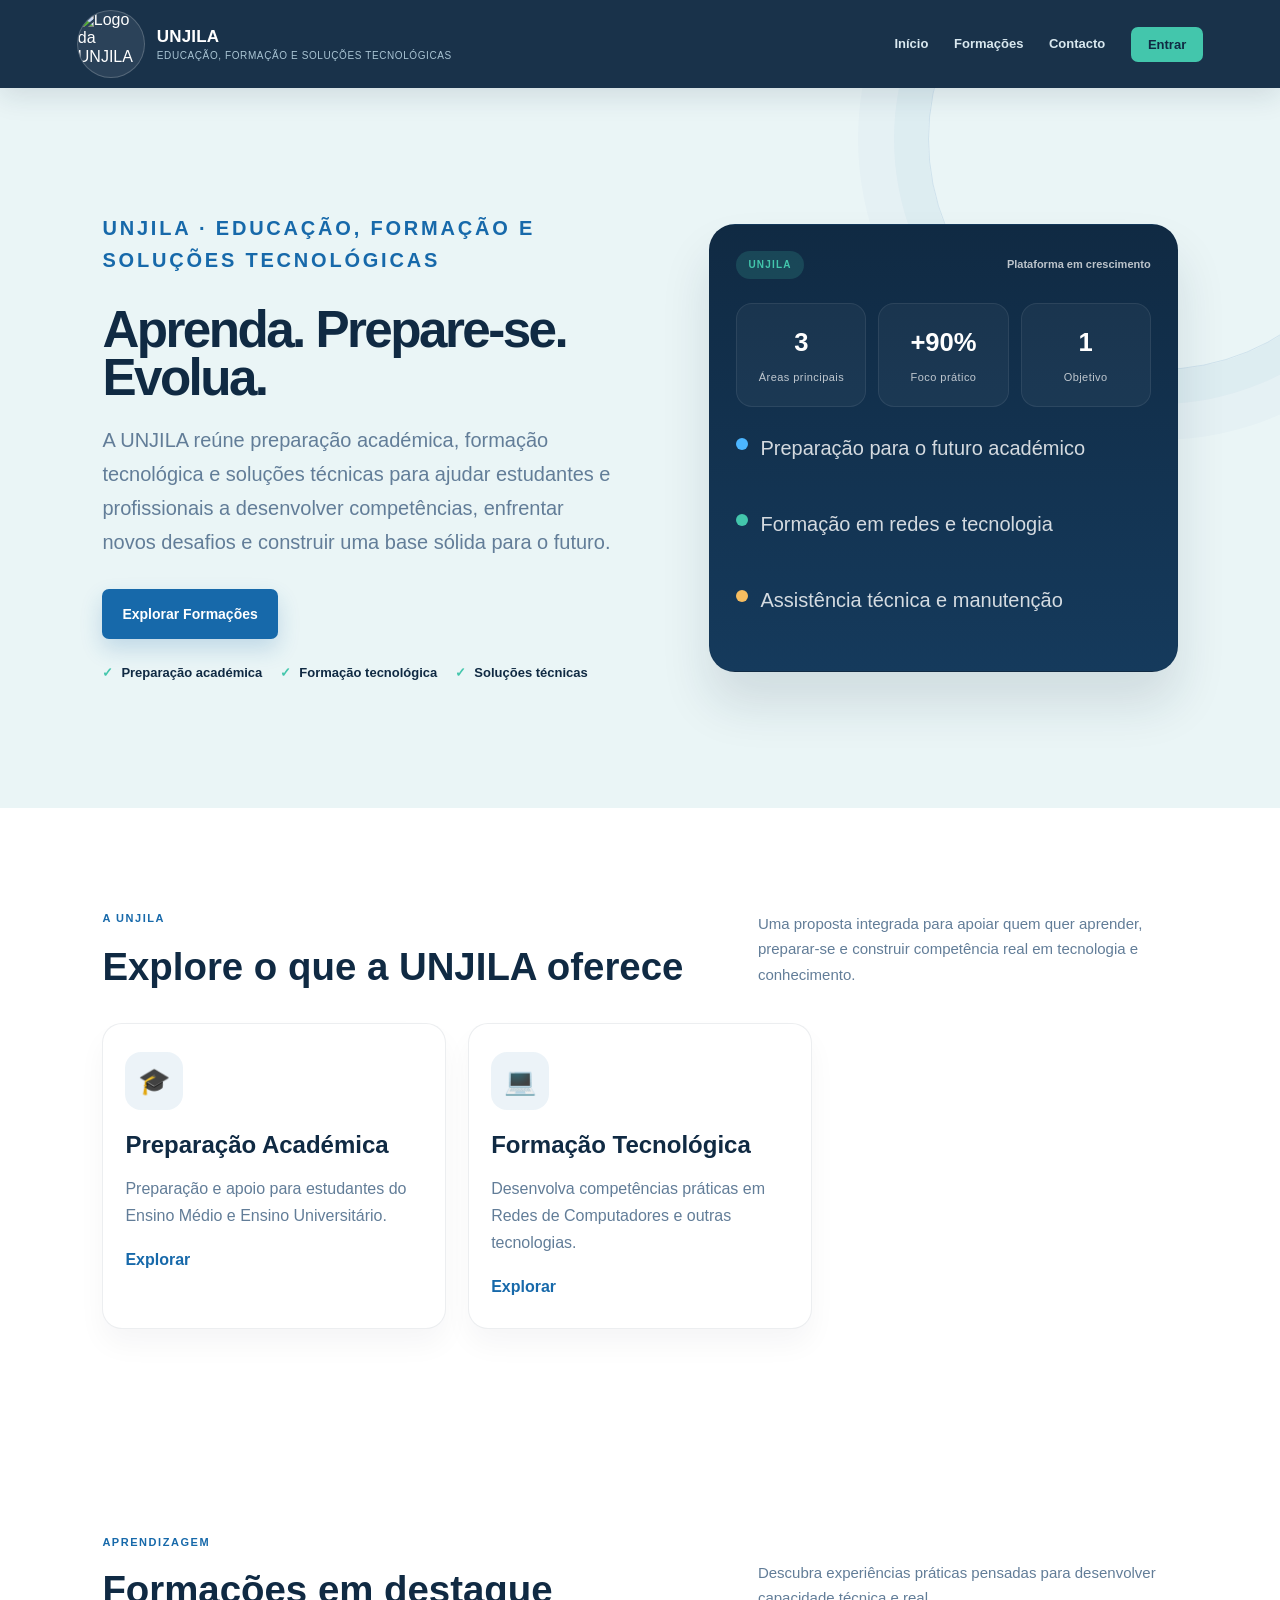
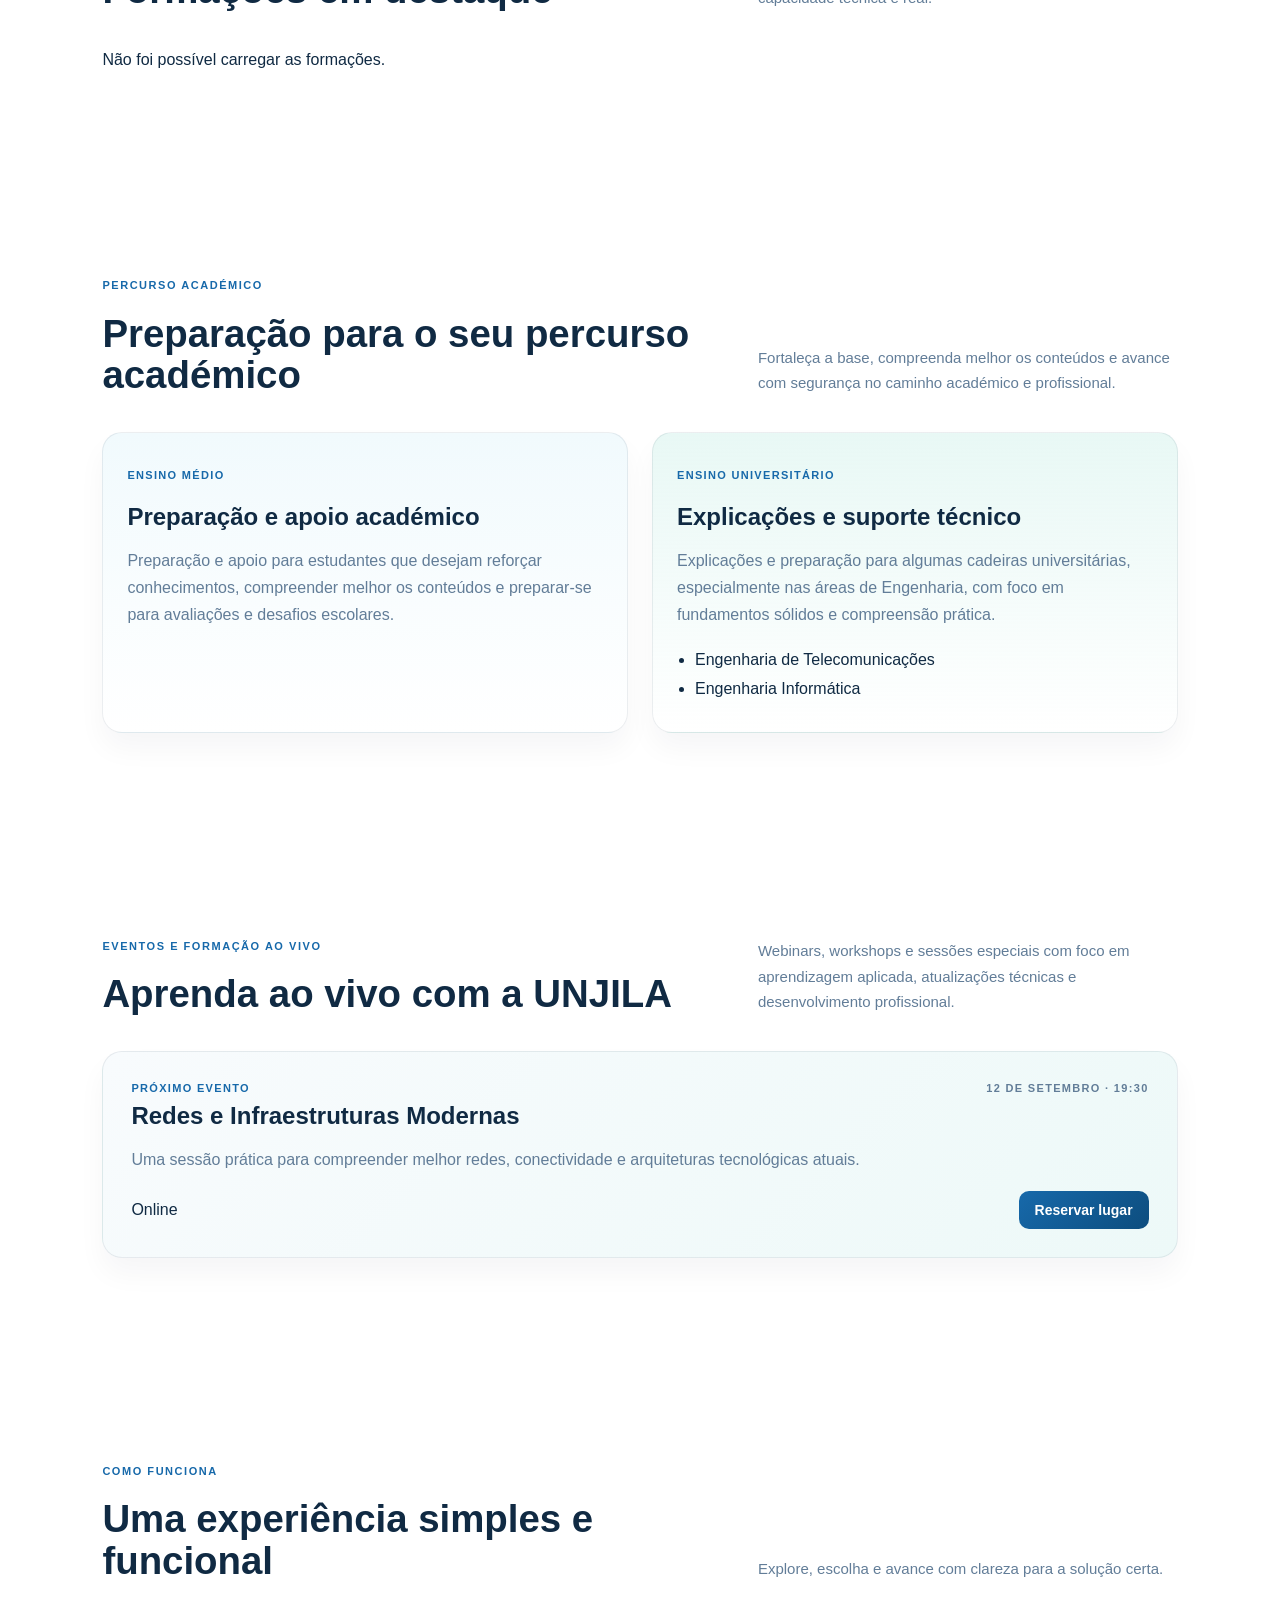
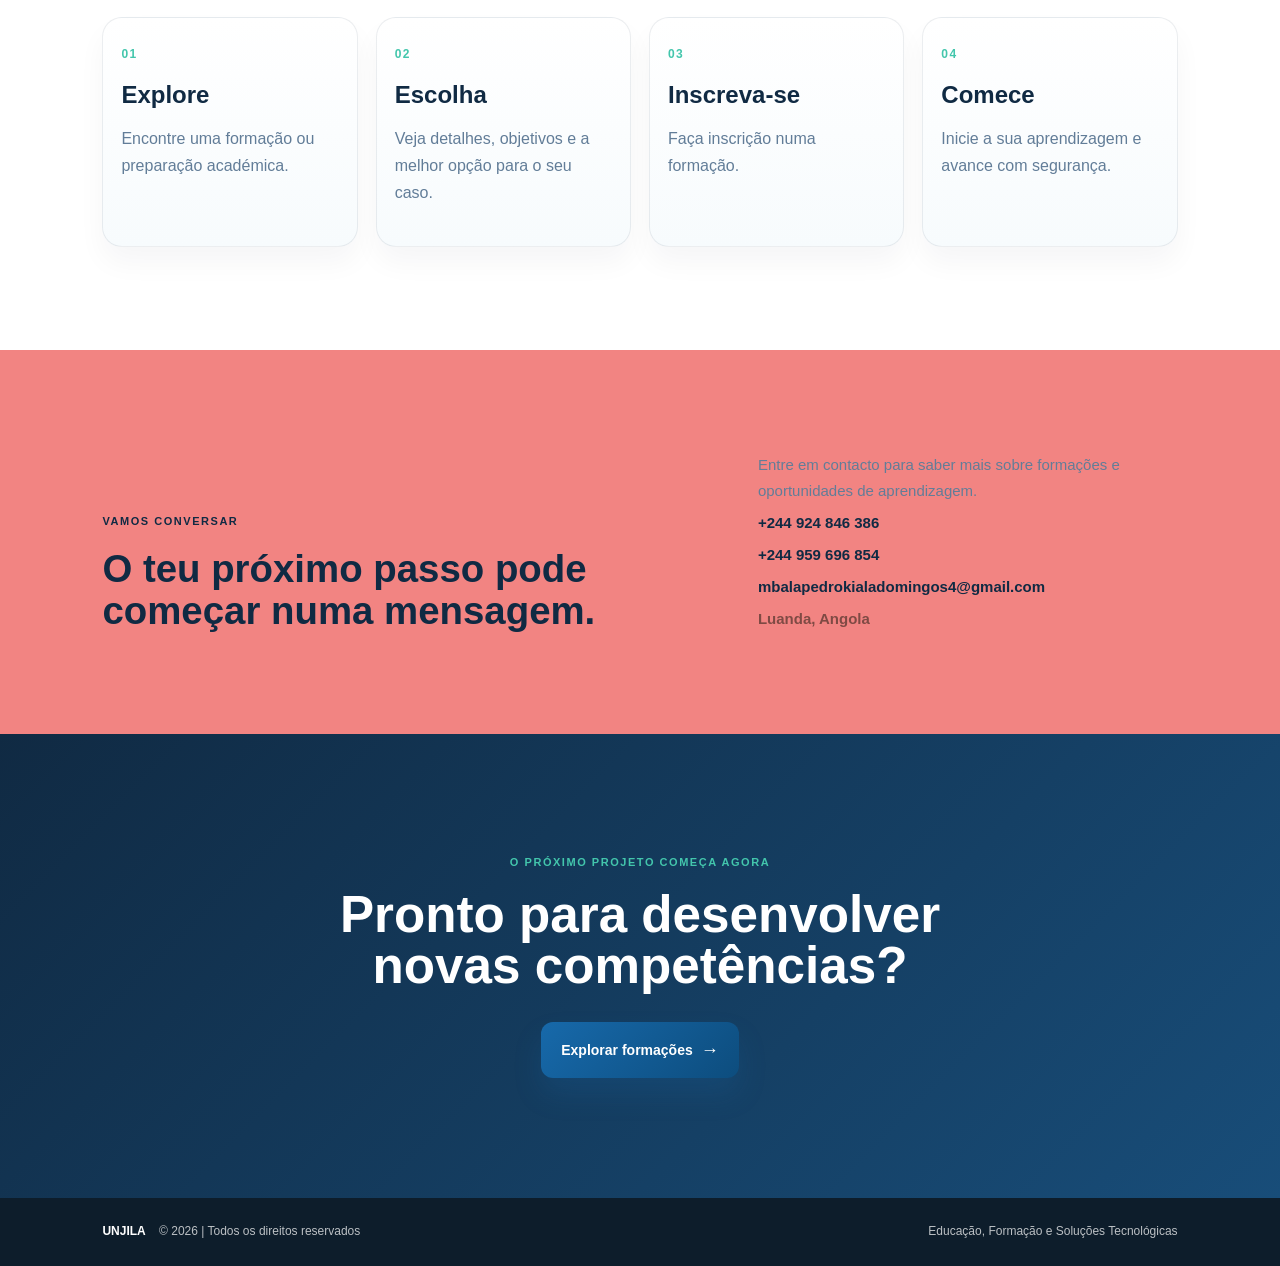
==== index.html @ 1ca4c8dd "Retirada de serviços na plataforma" ====
<!DOCTYPE html>
<html lang="pt-br">
<head>
    <meta charset="UTF-8">
    <meta name="viewport" content="width=device-width, initial-scale=1.0">
    <title>UNJILA</title>
    <link rel="stylesheet" href="css/style.css">
</head>
<body class="home-page">
    <header>
        <a class="brand" href="#inicio" aria-label="UNJILA - início">
            <img src="img/UANJI%20-%20Simbolo.png" alt="Logo da UNJILA" class="brand-logo">
            <span>
                <strong>UNJILA</strong>
                <small>Educação, Formação e Soluções Tecnológicas</small>
            </span>
        </a>
        <nav>
            <a href="#inicio">Início</a>
            <a href="#formacoes">Formações</a>
            <a href="#contacto">Contacto</a>
            <button id="btnLoginPrincipal" class="btn-login-principal" type="button">Entrar</button>
        </nav>
    </header>

    <main>
        <section id="inicio" class="hero-modern">
            <div class="hero-conteudo">
                <p class="hero-tag">UNJILA · Educação, Formação e Soluções Tecnológicas</p>
                <h1>Aprenda. Prepare-se. Evolua.</h1>
                <p class="hero-descricao">
                    A UNJILA reúne preparação académica, formação tecnológica e soluções técnicas para ajudar estudantes e profissionais a desenvolver competências, enfrentar novos desafios e construir uma base sólida para o futuro.
                </p>
                <div class="hero-acoes">
                    <a href="#formacoes" id="btnformacoes" class="btn-hero-primary">Explorar Formações</a>
                </div>
                <ul class="hero-points">
                    <li>Preparação académica</li>
                    <li>Formação tecnológica</li>
                    <li>Soluções técnicas</li>
                </ul>
            </div>

            <div class="hero-panel" aria-label="Visão geral da UNJILA">
                <div class="hero-panel-header">
                    <span class="panel-pill">UNJILA</span>
                    <span class="panel-status">Plataforma em crescimento</span>
                </div>

                <div class="hero-stat-grid">
                    <div class="hero-stat-card">
                        <strong>3</strong>
                        <span>Áreas principais</span>
                    </div>
                    <div class="hero-stat-card">
                        <strong>+90%</strong>
                        <span>Foco prático</span>
                    </div>
                    <div class="hero-stat-card">
                        <strong>1</strong>
                        <span>Objetivo</span>
                    </div>
                </div>

                <div class="hero-panel-list">
                    <div>
                        <span class="dot dot-blue"></span>
                        <p>Preparação para o futuro académico</p>
                    </div>
                    <div>
                        <span class="dot dot-cyan"></span>
                        <p>Formação em redes e tecnologia</p>
                    </div>
                    <div>
                        <span class="dot dot-gold"></span>
                        <p>Assistência técnica e manutenção</p>
                    </div>
                </div>
            </div>
        </section>

        <section class="offer-section">
            <div class="section-heading">
                <div>
                    <p class="section-kicker">A UNJILA</p>
                    <h2>Explore o que a UNJILA oferece</h2>
                </div>
                <p>Uma proposta integrada para apoiar quem quer aprender, preparar-se e construir competência real em tecnologia e conhecimento.</p>
            </div>

            <div class="offer-grid">
                <article class="offer-card">
                    <div class="offer-icon">🎓</div>
                    <h3>Preparação Académica</h3>
                    <p>Preparação e apoio para estudantes do Ensino Médio e Ensino Universitário.</p>
                    <a href="#preparacao">Explorar</a>
                </article>

                <article class="offer-card">
                    <div class="offer-icon">💻</div>
                    <h3>Formação Tecnológica</h3>
                    <p>Desenvolva competências práticas em Redes de Computadores e outras tecnologias.</p>
                    <a href="#formacoes">Explorar</a>
                </article>


            </div>
        </section>

        <section id="formacoes" class="highlight-section">
            <div class="section-heading">
                <div>
                    <p class="section-kicker">Aprendizagem</p>
                    <h2>Formações em destaque</h2>
                </div>
                <p>Descubra experiências práticas pensadas para desenvolver capacidade técnica e real.</p>
            </div>

            <div id="listaformacoes" class="learning-grid"></div>

            <div id="modalFormacao" class="modal">
                <div class="modal-conteudo">
                    <button id="fecharModal" class="fechar-modal">&times;</button>
                    <div id="conteudoModal"></div>
                </div>
            </div>
        </section>

        <section id="preparacao" class="academic-section">
            <div class="section-heading">
                <div>
                    <p class="section-kicker">Percurso académico</p>
                    <h2>Preparação para o seu percurso académico</h2>
                </div>
                <p>Fortaleça a base, compreenda melhor os conteúdos e avance com segurança no caminho académico e profissional.</p>
            </div>

            <div class="academic-grid">
                <article class="academic-card">
                    <span class="academic-label">Ensino Médio</span>
                    <h3>Preparação e apoio académico</h3>
                    <p>Preparação e apoio para estudantes que desejam reforçar conhecimentos, compreender melhor os conteúdos e preparar-se para avaliações e desafios escolares.</p>
                </article>

                <article class="academic-card academic-card-alt">
                    <span class="academic-label">Ensino Universitário</span>
                    <h3>Explicações e suporte técnico</h3>
                    <p>Explicações e preparação para algumas cadeiras universitárias, especialmente nas áreas de Engenharia, com foco em fundamentos sólidos e compreensão prática.</p>
                    <ul>
                        <li>Engenharia de Telecomunicações</li>
                        <li>Engenharia Informática</li>
                    </ul>
                </article>
            </div>
        </section>



        <section class="webinar-section">
            <div class="section-heading">
                <div>
                    <p class="section-kicker">Eventos e formação ao vivo</p>
                    <h2>Aprenda ao vivo com a UNJILA</h2>
                </div>
                <p>Webinars, workshops e sessões especiais com foco em aprendizagem aplicada, atualizações técnicas e desenvolvimento profissional.</p>
            </div>

            <div class="event-card">
                <div class="event-meta">
                    <span class="event-tag">Próximo evento</span>
                    <span class="event-date">12 de Setembro · 19:30</span>
                </div>
                <h3>Redes e Infraestruturas Modernas</h3>
                <p>Uma sessão prática para compreender melhor redes, conectividade e arquiteturas tecnológicas atuais.</p>
                <div class="event-footer">
                    <span>Online</span>
                    <button type="button">Reservar lugar</button>
                </div>
            </div>
        </section>

        <section class="process-section">
            <div class="section-heading">
                <div>
                    <p class="section-kicker">Como funciona</p>
                    <h2>Uma experiência simples e funcional</h2>
                </div>
                <p>Explore, escolha e avance com clareza para a solução certa.</p>
            </div>

            <div class="process-grid">
                <article>
                    <span>01</span>
                    <h3>Explore</h3>
                    <p>Encontre uma formação ou preparação académica.</p>
                </article>
                <article>
                    <span>02</span>
                    <h3>Escolha</h3>
                    <p>Veja detalhes, objetivos e a melhor opção para o seu caso.</p>
                </article>
                <article>
                    <span>03</span>
                    <h3>Inscreva-se</h3>
                    <p>Faça inscrição numa formação.</p>
                </article>
                <article>
                    <span>04</span>
                    <h3>Comece</h3>
                    <p>Inicie a sua aprendizagem e avance com segurança.</p>
                </article>
            </div>
        </section>

        <section id="contacto" class="contact-section">
            <div class="contact-inner">
                <div>
                    <p class="section-kicker">Vamos conversar</p>
                    <h2>O teu próximo passo pode começar numa mensagem.</h2>
                </div>
                <div class="contact-details">
                    <p>Entre em contacto para saber mais sobre formações e oportunidades de aprendizagem.</p>
                    <a href="tel:+244924846386">+244 924 846 386</a>
                    <a href="tel:+244959696854">+244 959 696 854</a>
                    <a href="mailto:mbalapedrokialadomingos4@gmail.com">mbalapedrokialadomingos4@gmail.com</a>
                    <span>Luanda, Angola</span>
                </div>
            </div>
        </section>

        <section class="final-cta">
            <p class="section-kicker">O próximo projeto começa agora</p>
            <h2>Pronto para desenvolver novas competências?</h2>
            <a class="btn-cta-final" href="#formacoes">Explorar formações <span aria-hidden="true">&#8594;</span></a>
        </section>
    </main>

    <footer>
        <p><strong>UNJILA</strong> <span>© 2026 | Todos os direitos reservados</span></p>
        <p>Educação, Formação e Soluções Tecnológicas</p>
    </footer>

    <script src="js/app.js"></script>
</body>
</html>
---- css/style.css ----
* {
    margin: 0;
    padding: 0;
    box-sizing: border-box;
}

html {
    scroll-behavior: smooth;
}

body {
    font-family: Arial, sans-serif;
    background: #f5f7fa;
    color: #1f2937;
    line-height: 1.6;
}

/* =========================
   CABEÇALHO
========================= */

header {
    background: #0f172a;
    color: white;
    padding: 20px 8%;

    display: flex;
    justify-content: space-between;
    align-items: center;

    position: sticky;
    top: 0;
    z-index: 1000;
}

header h1 {
    font-size: 26px;
}

nav {
    display: flex;
    gap: 25px;
}

nav a {
    color: white;
    text-decoration: none;
    font-weight: bold;
}

nav a:hover {
    color: #38bdf8;
}

.btn-login-principal {
    border: 1px solid #38bdf8;
    border-radius: 8px;
    padding: 8px 14px;
    background: transparent;
    color: white;
    font-weight: bold;
    cursor: pointer;
}

.btn-login-principal:hover {
    background: #38bdf8;
    color: #0f172a;
}

/* =========================
   SEÇÕES
========================= */

main section {
    padding: 80px 8%;
}

section h2 {
    text-align: center;
    margin-bottom: 40px;
    font-size: 32px;
}

/* =========================
   INÍCIO
========================= */

#inicio {
    min-height: 80vh;

    display: flex;
    flex-direction: column;
    justify-content: center;
    align-items: center;

    text-align: center;

    background: linear-gradient(
        135deg,
        #0f172a,
        #1e3a8a
    );

    color: white;
}

#inicio h2 {
    font-size: 48px;
    max-width: 800px;
    margin-bottom: 20px;
}

#inicio p {
    font-size: 20px;
    max-width: 650px;
    margin-bottom: 30px;
}

#btnformacoes {
    padding: 14px 30px;

    border: none;
    border-radius: 8px;

    background: #38bdf8;
    color: #0f172a;

    font-size: 16px;
    font-weight: bold;

    cursor: pointer;

    transition: 0.3s;
}

#btnformacoes:hover {
    transform: translateY(-3px);
}

/* =========================
   FORMAÇÕES
========================= */

#formacoes {
    background: white;
}

#listaformacoes {
    display: grid;

    grid-template-columns:
        repeat(auto-fit, minmax(260px, 1fr));

    gap: 25px;
}

/* =========================
   CARDS
========================= */

.card {
    background: white;

    padding: 25px;

    border-radius: 12px;

    box-shadow:
        0 5px 20px rgba(0, 0, 0, 0.08);

    transition: 0.3s;

    border: 1px solid #e5e7eb;
}

.card:hover {
    transform: translateY(-6px);

    box-shadow:
        0 12px 30px rgba(0, 0, 0, 0.12);
}

.card h3 {
    color: #1e3a8a;
    margin-bottom: 15px;
}

.card p {
    margin-bottom: 10px;
}

.card button {
    margin-top: 15px;

    padding: 10px 18px;

    border: none;
    border-radius: 6px;

    background: #1e3a8a;
    color: white;

    cursor: pointer;

    font-weight: bold;
}

.card button:hover {
    background: #2563eb;
}

/* =========================
   DETALHES
========================= */

#detalhesformacao,
#formularioinscricao {
    max-width: 700px;

    margin: 40px auto 0;

    padding: 30px;

    background: #f8fafc;

    border-radius: 12px;

    box-shadow:
        0 5px 20px rgba(0, 0, 0, 0.06);
}

/* =========================
   FORMULÁRIO
========================= */

#formularioinscricao form {
    display: flex;
    flex-direction: column;

    gap: 10px;
}

#formularioinscricao input,
#formularioinscricao select,
#formularioinscricao textarea {
    padding: 12px;

    border: 1px solid #cbd5e1;

    border-radius: 6px;

    font-size: 16px;
}

#formularioinscricao button {
    margin-top: 10px;

    padding: 12px;

    border: none;
    border-radius: 6px;

    background: #1e3a8a;
    color: white;

    font-weight: bold;

    cursor: pointer;
}

/* =========================
   AUTENTICAÇÃO NO MODAL
========================= */

.auth-modal {
    display: flex;
    flex-direction: column;
    gap: 18px;
}

.auth-texto {
    color: #475569;
    margin-bottom: 8px;
}

.auth-toggle {
    display: flex;
    gap: 10px;
    background: #f1f5f9;
    padding: 6px;
    border-radius: 12px;
}

.auth-tab {
    flex: 1;
    border: none;
    border-radius: 10px;
    background: transparent;
    color: #334155;
    font-weight: 700;
    padding: 10px 12px;
    cursor: pointer;
}

.auth-tab.active {
    background: #0f172a;
    color: white;
}

.auth-panel {
    display: none;
}

.auth-panel.active {
    display: block;
}

.auth-form,
.form-modal {
    display: flex;
    flex-direction: column;
    gap: 10px;
}

.auth-form label,
.form-modal label {
    font-weight: 700;
    color: #334155;
}

.auth-form input,
.form-modal input {
    width: 100%;
    padding: 12px;
    border: 1px solid #cbd5e1;
    border-radius: 8px;
    font-size: 16px;
}

.auth-form button,
.form-modal button {
    margin-top: 10px;
    padding: 12px 16px;
    border: none;
    border-radius: 10px;
    background: #1d4ed8;
    color: white;
    font-weight: 700;
    cursor: pointer;
}

.mensagem-modal {
    margin-top: 8px;
    color: #1d4ed8;
    font-weight: 600;
    min-height: 24px;
}

/* =========================
   AUTENTICAÇÃO NO MODAL
========================= */

.auth-modal {
    display: flex;
    flex-direction: column;
    gap: 18px;
}

.auth-texto {
    color: #475569;
    margin-bottom: 8px;
}

.auth-toggle {
    display: flex;
    gap: 10px;
    background: #f1f5f9;
    padding: 6px;
    border-radius: 12px;
}

.auth-tab {
    flex: 1;
    border: none;
    border-radius: 10px;
    background: transparent;
    color: #334155;
    font-weight: 700;
    padding: 10px 12px;
    cursor: pointer;
}

.auth-tab.active {
    background: #0f172a;
    color: white;
}

.auth-panel {
    display: none;
}

.auth-panel.active {
    display: block;
}

.auth-form,
.form-modal {
    display: flex;
    flex-direction: column;
    gap: 10px;
}

.auth-form label,
.form-modal label {
    font-weight: 700;
    color: #334155;
}

.auth-form input,
.form-modal input {
    width: 100%;
    padding: 12px;
    border: 1px solid #cbd5e1;
    border-radius: 8px;
    font-size: 16px;
}

.auth-form button,
.form-modal button {
    margin-top: 10px;
    padding: 12px 16px;
    border: none;
    border-radius: 10px;
    background: #1d4ed8;
    color: white;
    font-weight: 700;
    cursor: pointer;
}

.mensagem-modal {
    margin-top: 8px;
    color: #1d4ed8;
    font-weight: 600;
    min-height: 24px;
}

/* =========================
   CONTACTO
========================= */

#contaco {
    margin-bottom: 15px;
}

/* =========================
   RODAPÉ
========================= */

footer {
    background: #0f172a;

    color: white;

    text-align: center;

    padding: 25px;
}

/* =========================
   RESPONSIVO
========================= */

@media (max-width: 768px) {

    header {
        flex-direction: column;
        gap: 15px;
    }

    nav {
        gap: 12px;
        flex-wrap: wrap;
        justify-content: center;
    }

    #inicio h2 {
        font-size: 34px;
    }

    main section {
        padding: 60px 5%;
    }
}

.hero-conteudo {
    max-width: 850px;
    text-align: center;
}

.hero-tag {
    font-size: 14px;
    font-weight: bold;
    letter-spacing: 4px;
    margin-bottom: 20px;
}

.hero-descricao {
    font-size: 20px;
    max-width: 650px;
    margin: 0 auto 30px;
}

/* =========================
   DETALHES DA FORMAÇÃO
========================= */

.detalhes-container {
    max-width: 850px;
    margin: 50px auto 0;
}

.detalhes-card {
    background: #0f172a;
    color: white;

    padding: 40px;

    border-radius: 16px;

    box-shadow:
        0 15px 40px rgba(0, 0, 0, 0.15);

    animation: aparecer 0.4s ease;
}

.detalhes-card h2 {
    text-align: left;
    margin-bottom: 20px;
    font-size: 32px;
}

.detalhes-descricao {
    font-size: 17px;
    margin-bottom: 30px;
    color: #cbd5e1;
}

.detalhes-info {
    display: flex;
    gap: 20px;
    flex-wrap: wrap;

    margin-bottom: 30px;
}

.info-item {
    background: #1e293b;

    padding: 15px 20px;

    border-radius: 8px;

    min-width: 180px;
}

.info-item span {
    display: block;

    font-size: 13px;

    color: #94a3b8;

    margin-bottom: 5px;
}

.info-item strong {
    font-size: 18px;
}

.btn-inscricao {
    padding: 14px 28px;

    border: none;
    border-radius: 8px;

    background: #38bdf8;
    color: #0f172a;

    font-weight: bold;
    font-size: 16px;

    cursor: pointer;

    transition: 0.3s;
}

.btn-inscricao:hover {
    transform: translateY(-3px);
}

/* =========================
   FORMULÁRIO DE INSCRIÇÃO
========================= */

.inscricao-container {
    max-width: 700px;
    margin: 30px auto;
}

.inscricao-card {
    background: white;

    padding: 35px;

    border-radius: 14px;

    box-shadow:
        0 10px 30px rgba(0, 0, 0, 0.08);

    border: 1px solid #e5e7eb;

    animation: aparecer 0.4s ease;
}

.inscricao-card h2 {
    text-align: left;
    margin-bottom: 25px;
}

.inscricao-card form {
    display: flex;
    flex-direction: column;
    gap: 10px;
}

.inscricao-card input {
    padding: 13px;

    border: 1px solid #cbd5e1;

    border-radius: 7px;

    font-size: 16px;
}

.inscricao-card button {
    margin-top: 10px;

    padding: 13px;

    border: none;
    border-radius: 7px;

    background: #1e3a8a;
    color: white;

    font-weight: bold;

    cursor: pointer;
}

/* =========================
   ANIMAÇÃO
========================= */

@keyframes aparecer {

    from {
        opacity: 0;
        transform: translateY(15px);
    }

    to {
        opacity: 1;
        transform: translateY(0);
    }

}

/* =========================
   LOGIN ADMINISTRATIVO
========================= */

.login-page {
    min-height: 100vh;
    display: flex;
    align-items: center;
    justify-content: center;
    background: radial-gradient(circle at top, #dbeafe 0%, #eff6ff 30%, #f8fafc 100%);
    padding: 24px;
}

.login-container {
    width: 100%;
    max-width: 480px;
}

.login-card {
    background: rgba(255, 255, 255, 0.98);
    border: 1px solid rgba(148, 163, 184, 0.18);
    border-radius: 28px;
    padding: 32px 28px;
    box-shadow: 0 24px 60px rgba(15, 23, 42, 0.12);
}

.login-brand {
    display: flex;
    align-items: center;
    gap: 14px;
    margin-bottom: 26px;
}

.login-brand h1 {
    font-size: clamp(1.7rem, 2vw, 2.2rem);
    color: #0f172a;
}

.login-header {
    margin-bottom: 22px;
}

.login-header h2 {
    font-size: 1.7rem;
    margin-bottom: 8px;
    color: #0f172a;
}

.login-header p {
    color: #475569;
}

.login-form {
    display: flex;
    flex-direction: column;
    gap: 18px;
}

.login-btn {
    margin-top: 8px;
    width: 100%;
}

/* =========================
   PAINEL ADMINISTRATIVO
========================= */

.painel-page {
    background: linear-gradient(135deg, #eef4ff 0%, #f8fafc 100%);
    min-height: 100vh;
    color: #0f172a;
    padding: 32px 20px;
}

.painel-shell {
    max-width: 1300px;
    margin: 0 auto;
    display: grid;
    grid-template-columns: 260px minmax(0, 1fr);
    gap: 28px;
    align-items: start;
}

.painel-sidebar {
    background: #0f172a;
    color: #f8fafc;
    border-radius: 24px;
    padding: 28px 22px;
    box-shadow: 0 20px 45px rgba(15, 23, 42, 0.12);
    position: sticky;
    top: 20px;
}

.brand-block {
    display: flex;
    align-items: center;
    gap: 14px;
    margin-bottom: 34px;
}

.brand-dot {
    width: 14px;
    height: 14px;
    background: linear-gradient(135deg, #38bdf8, #7c3aed);
    border-radius: 50%;
    box-shadow: 0 0 0 8px rgba(56, 189, 248, 0.18);
}

.brand-label {
    font-size: 11px;
    letter-spacing: 2px;
    text-transform: uppercase;
    opacity: 0.7;
}

.brand-block h2 {
    font-size: 1.4rem;
    margin-top: 4px;
}

.painel-menu {
    display: flex;
    flex-direction: column;
    gap: 10px;
}

.painel-menu a {
    color: #cbd5e1;
    text-decoration: none;
    padding: 12px 14px;
    border-radius: 12px;
    font-weight: 600;
    transition: 0.25s ease;
}

.painel-menu a:hover,
.painel-menu a.active {
    background: rgba(148, 163, 184, 0.12);
    color: #ffffff;
    transform: translateX(2px);
}

.painel-main {
    display: flex;
    flex-direction: column;
    gap: 24px;
}

.painel-header {
    background: rgba(255, 255, 255, 0.8);
    backdrop-filter: blur(10px);
    border: 1px solid rgba(148, 163, 184, 0.2);
    border-radius: 22px;
    padding: 22px 28px;
    display: flex;
    justify-content: space-between;
    align-items: center;
    gap: 16px;
    box-shadow: 0 12px 30px rgba(15, 23, 42, 0.06);
}

.eyebrow {
    font-size: 11px;
    letter-spacing: 2px;
    text-transform: uppercase;
    color: #475569;
    margin-bottom: 6px;
}

.painel-header h1 {
    font-size: clamp(1.8rem, 2vw, 2.5rem);
    color: #0f172a;
}

.btn {
    border: none;
    border-radius: 12px;
    padding: 12px 18px;
    font-weight: 700;
    cursor: pointer;
    transition: 0.25s ease;
}

.btn:hover {
    transform: translateY(-1px);
}

.btn-primary {
    background: linear-gradient(135deg, #2563eb, #1d4ed8);
    color: #ffffff;
    box-shadow: 0 10px 24px rgba(37, 99, 235, 0.24);
}

.btn-ghost {
    background: #e2e8f0;
    color: #0f172a;
}

.btn-small {
    padding: 9px 12px;
    border-radius: 9px;
    font-size: 0.82rem;
}

.btn-danger {
    border: 1px solid #fecaca;
    background: #fff1f2;
    color: #b42318;
}

.btn-danger:hover {
    background: #fee2e2;
}

.campo-pesquisa {
    width: min(100%, 270px);
    border: 1px solid #cbd5e1;
    border-radius: 10px;
    padding: 11px 13px;
    background: #f8fafc;
    color: #0f172a;
    font-size: 0.9rem;
}

.campo-pesquisa:focus {
    outline: none;
    border-color: #60a5fa;
    box-shadow: 0 0 0 4px rgba(96, 165, 250, 0.15);
}

.formacoes-admin-lista {
    display: grid;
    gap: 12px;
}

.formacao-admin-item {
    display: flex;
    align-items: center;
    justify-content: space-between;
    gap: 20px;
    border: 1px solid #e2e8f0;
    border-radius: 14px;
    padding: 18px;
    background: #fbfdff;
}

.formacao-admin-conteudo {
    min-width: 0;
}

.formacao-admin-titulo {
    display: flex;
    align-items: center;
    flex-wrap: wrap;
    gap: 10px;
    margin-bottom: 7px;
}

.formacao-admin-titulo h3 {
    color: #0f172a;
    font-size: 1.05rem;
}

.formacao-admin-conteudo p {
    overflow: hidden;
    margin-bottom: 8px;
    color: #64748b;
    font-size: 0.88rem;
    text-overflow: ellipsis;
    white-space: nowrap;
}

.formacao-admin-conteudo > strong {
    color: #1d4ed8;
    font-size: 0.9rem;
}

.formacao-admin-acoes {
    display: flex;
    flex-shrink: 0;
    gap: 8px;
}

.panel-card {
    background: rgba(255, 255, 255, 0.96);
    border: 1px solid rgba(148, 163, 184, 0.18);
    border-radius: 24px;
    padding: 28px;
    box-shadow: 0 16px 35px rgba(15, 23, 42, 0.05);
}

.welcome-card {
    background: linear-gradient(135deg, #0f172a, #1e3a8a);
    color: #f8fafc;
    padding: 20px 28px;
}

.welcome-text {
    font-size: 1.05rem;
    font-weight: 600;
    letter-spacing: 0.02em;
}

.section-header {
    display: flex;
    align-items: center;
    justify-content: space-between;
    gap: 18px;
    margin-bottom: 22px;
}

.section-header h2 {
    font-size: clamp(1.4rem, 2vw, 2rem);
    color: #0f172a;
}

.badge {
    background: #dbeafe;
    color: #1d4ed8;
    border-radius: 999px;
    padding: 7px 12px;
    font-size: 0.76rem;
    font-weight: 700;
    letter-spacing: 0.04em;
    text-transform: uppercase;
}

.form-panel {
    display: flex;
    flex-direction: column;
    gap: 18px;
}

.grid-duas-colunas {
    display: grid;
    grid-template-columns: repeat(2, minmax(0, 1fr));
    gap: 18px;
}

.campo {
    display: flex;
    flex-direction: column;
    gap: 8px;
}

.campo label {
    font-weight: 700;
    color: #334155;
}

.campo input,
.campo textarea,
.campo select {
    width: 100%;
    border: 1px solid #cbd5e1;
    background: #f8fafc;
    border-radius: 12px;
    padding: 13px 14px;
    font-size: 1rem;
    color: #0f172a;
    transition: border-color 0.2s ease, box-shadow 0.2s ease;
}

.campo input:focus,
.campo textarea:focus,
.campo select:focus {
    outline: none;
    border-color: #60a5fa;
    box-shadow: 0 0 0 4px rgba(96, 165, 250, 0.15);
}

.campo textarea {
    resize: vertical;
    min-height: 120px;
}

.mensagem {
    margin-top: 16px;
    min-height: 24px;
    color: #1d4ed8;
    font-weight: 600;
}

.table-wrap {
    overflow-x: auto;
}

.tabela-inscricoes {
    width: 100%;
    border-collapse: collapse;
    min-width: 640px;
}

.tabela-inscricoes th,
.tabela-inscricoes td {
    padding: 16px 12px;
    text-align: left;
    border-bottom: 1px solid #e2e8f0;
}

.tabela-inscricoes thead th {
    background: #f8fafc;
    color: #334155;
    font-size: 0.8rem;
    text-transform: uppercase;
    letter-spacing: 0.08em;
}

.tabela-inscricoes tbody tr:hover {
    background: #f8fbff;
}

.estado {
    display: inline-block;
    border-radius: 999px;
    padding: 5px 9px;
    font-size: 0.72rem;
    font-weight: 800;
    letter-spacing: 0.04em;
    text-transform: uppercase;
}

.estado-pendente {
    background: #fef3c7;
    color: #92400e;
}

.estado-aprovado {
    background: #dcfce7;
    color: #166534;
}

.estado-reprovado {
    background: #fee2e2;
    color: #991b1b;
}

.seletor-estado {
    min-width: 122px;
    border: 1px solid #cbd5e1;
    border-radius: 8px;
    padding: 8px 9px;
    background: white;
    color: #0f172a;
    font-weight: 600;
}

.seletor-estado:focus {
    outline: none;
    border-color: #60a5fa;
    box-shadow: 0 0 0 3px rgba(96, 165, 250, 0.15);
}

/* =========================
   PAINEL DO ALUNO
========================= */

.aluno-page {
    min-height: 100vh;
    padding: 32px 20px;
    background: linear-gradient(135deg, #eef4ff 0%, #f8fafc 100%);
}

.aluno-shell {
    max-width: 1050px;
    margin: 0 auto;
}

.aluno-card {
    display: flex;
    flex-direction: column;
    gap: 24px;
}

.aluno-header {
    background: rgba(255, 255, 255, 0.88);
    border: 1px solid rgba(148, 163, 184, 0.2);
    border-radius: 22px;
    padding: 28px;
    box-shadow: 0 12px 30px rgba(15, 23, 42, 0.06);
}

.aluno-header h1 {
    color: #0f172a;
    font-size: clamp(1.8rem, 2vw, 2.5rem);
}

.aluno-actions {
    display: flex;
    gap: 12px;
    justify-content: flex-end;
}

.lista-aluno {
    display: grid;
    gap: 14px;
}

.aluno-item {
    display: flex;
    justify-content: space-between;
    gap: 18px;
    padding: 20px;
    border: 1px solid #e2e8f0;
    border-radius: 12px;
    background: #f8fafc;
}

.aluno-item h3 {
    margin-bottom: 8px;
    color: #1e3a8a;
}

.aluno-item p {
    color: #475569;
}

.empty-state {
    color: #64748b;
    padding: 10px 0;
}

@media (max-width: 900px) {
    .painel-shell {
        grid-template-columns: 1fr;
    }

    .painel-sidebar {
        position: static;
    }

    .painel-header {
        flex-direction: column;
        align-items: flex-start;
    }
}

@media (max-width: 640px) {
    .painel-page {
        padding: 20px 14px;
    }

    .panel-card,
    .painel-header {
        padding: 20px 16px;
    }

    .grid-duas-colunas {
        grid-template-columns: 1fr;
    }

    .section-header {
        align-items: flex-start;
        flex-direction: column;
    }

    .campo-pesquisa {
        width: 100%;
    }

    .formacao-admin-item {
        align-items: stretch;
        flex-direction: column;
        gap: 14px;
    }

    .formacao-admin-acoes .btn {
        flex: 1;
    }

    .aluno-page {
        padding: 20px 14px;
    }

    .aluno-header,
    .aluno-panel {
        padding: 20px 16px;
    }

    .aluno-actions {
        justify-content: stretch;
    }

    .aluno-actions .btn {
        flex: 1;
    }

    .aluno-item {
        flex-direction: column;
    }
}

/* =========================
   PÁGINA PRINCIPAL MODERNA
========================= */

:root {
    --home-ink: #102a43;
    --home-muted: #627d98;
    --home-blue: #1769aa;
    --home-cyan: #43c6ac;
    --home-coral: #f28482;
    --home-paper: #f7fbfc;
    --home-line: #d9e5ec;
}

.home-page {
    background: var(--home-paper);
    color: var(--home-ink);
    font-family: "Avenir Next", "Trebuchet MS", sans-serif;
}

.home-page header {
    min-height: 76px;
    padding: 14px clamp(20px, 6vw, 88px);
    background: rgba(16, 42, 67, 0.96);
    box-shadow: 0 8px 26px rgba(16, 42, 67, 0.12);
}

.brand {
    display: inline-flex;
    align-items: center;
    gap: 11px;
    color: white;
    text-decoration: none;
    line-height: 1.15;
}

.brand-mark {
    display: grid;
    width: 40px;
    height: 40px;
    place-items: center;
    border-radius: 12px;
    background: var(--home-cyan);
    color: var(--home-ink);
    font-size: 13px;
    font-weight: 900;
    letter-spacing: 0.04em;
}

.brand strong,
.brand small {
    display: block;
}

.brand strong {
    font-size: 17px;
    letter-spacing: 0.01em;
}

.brand small {
    margin-top: 3px;
    color: #a9c4d3;
    font-size: 10px;
    letter-spacing: 0.06em;
    text-transform: uppercase;
}

.home-page nav {
    align-items: center;
    gap: clamp(12px, 2vw, 28px);
}

.home-page nav a {
    color: #d9e8ef;
    font-size: 13px;
    font-weight: 700;
    transition: color 0.2s ease;
}

.home-page nav a:hover {
    color: var(--home-cyan);
}

.home-page .btn-login-principal {
    border: 0;
    border-radius: 7px;
    padding: 10px 17px;
    background: var(--home-cyan);
    color: var(--home-ink);
    font-size: 13px;
    transition: transform 0.2s ease, background 0.2s ease;
}

.home-page .btn-login-principal:hover {
    background: #72dbc6;
    color: var(--home-ink);
    transform: translateY(-2px);
}

.home-page main section {
    padding: clamp(68px, 8vw, 112px) clamp(20px, 8vw, 120px);
}

.home-page #inicio {
    min-height: min(720px, calc(100vh - 76px));
    display: grid;
    grid-template-columns: minmax(0, 1.05fr) minmax(300px, 0.95fr);
    gap: clamp(38px, 7vw, 100px);
    align-items: center;
    padding-top: clamp(70px, 9vw, 125px);
    padding-bottom: clamp(70px, 9vw, 125px);
    background: #eaf5f6;
    color: var(--home-ink);
    text-align: left;
    overflow: hidden;
    position: relative;
}

.home-page #inicio::before {
    content: "";
    position: absolute;
    top: -180px;
    right: -110px;
    width: 460px;
    height: 460px;
    border: 1px solid rgba(23, 105, 170, 0.13);
    border-radius: 50%;
    box-shadow: 0 0 0 34px rgba(23, 105, 170, 0.035), 0 0 0 70px rgba(23, 105, 170, 0.025);
}

.home-page .hero-conteudo,
.home-page .hero-visual {
    position: relative;
    z-index: 1;
}

.home-page .hero-conteudo {
    max-width: 650px;
    text-align: left;
}

.home-page .hero-tag,
.home-page .section-kicker {
    margin-bottom: 18px;
    color: var(--home-blue);
    font-size: 11px;
    font-weight: 900;
    letter-spacing: 0.18em;
    text-transform: uppercase;
}

.home-page #inicio h2 {
    max-width: 680px;
    margin-bottom: 22px;
    color: var(--home-ink);
    font-size: clamp(2.4rem, 5vw, 5.1rem);
    font-weight: 800;
    letter-spacing: -0.025em;
    line-height: 0.99;
    text-align: left;
}

.home-page .hero-descricao {
    max-width: 540px;
    margin: 0 0 30px;
    color: #486581;
    font-size: clamp(1rem, 1.4vw, 1.2rem);
    line-height: 1.7;
}

.hero-acoes {
    display: flex;
    align-items: center;
    flex-wrap: wrap;
    gap: 22px;
}

.home-page #btnformacoes {
    padding: 14px 20px;
    border-radius: 7px;
    background: var(--home-blue);
    color: white;
    box-shadow: 0 10px 22px rgba(23, 105, 170, 0.2);
    font-size: 14px;
    transition: transform 0.2s ease, box-shadow 0.2s ease;
}

.home-page #btnformacoes:hover {
    box-shadow: 0 14px 28px rgba(23, 105, 170, 0.28);
    transform: translateY(-3px);
}

.home-page #btnformacoes span {
    margin-left: 8px;
    font-size: 18px;
}

.hero-link {
    color: var(--home-ink);
    font-size: 14px;
    font-weight: 800;
    text-decoration: none;
    border-bottom: 2px solid var(--home-coral);
    padding-bottom: 3px;
}

.hero-prova {
    display: flex;
    align-items: center;
    gap: 13px;
    margin-top: 45px;
    color: var(--home-ink);
}

.hero-prova strong,
.hero-prova small {
    display: block;
}

.hero-prova strong {
    font-size: 12px;
}

.hero-prova small {
    margin-top: 3px;
    color: var(--home-muted);
    font-size: 11px;
}

.avatar-stack {
    display: flex;
}

.avatar-stack i {
    display: grid;
    width: 29px;
    height: 29px;
    margin-left: -6px;
    place-items: center;
    border: 2px solid #eaf5f6;
    border-radius: 50%;
    background: var(--home-coral);
    color: white;
    font-size: 9px;
    font-style: normal;
    font-weight: 900;
}

.avatar-stack i:first-child {
    margin-left: 0;
    background: var(--home-blue);
}

.avatar-stack i:nth-child(2) {
    background: #f6bd60;
}

.avatar-stack i:last-child {
    background: var(--home-ink);
}

.hero-visual {
    min-height: 410px;
    padding: 25px;
    border: 1px solid rgba(23, 105, 170, 0.2);
    border-radius: 20px;
    background: #102a43;
    box-shadow: 20px 24px 0 rgba(242, 132, 130, 0.8);
}

.visual-label,
.visual-footer {
    display: flex;
    justify-content: space-between;
    color: #a9c4d3;
    font-size: 10px;
    font-weight: 800;
    letter-spacing: 0.12em;
}

.visual-label {
    align-items: center;
    justify-content: flex-start;
    gap: 8px;
}

.visual-label span {
    width: 7px;
    height: 7px;
    border-radius: 50%;
    background: var(--home-cyan);
    box-shadow: 0 0 0 5px rgba(67, 198, 172, 0.12);
}

.network-map {
    position: relative;
    min-height: 315px;
    margin: 10px 0;
    background-image: linear-gradient(rgba(169, 196, 211, 0.08) 1px, transparent 1px), linear-gradient(90deg, rgba(169, 196, 211, 0.08) 1px, transparent 1px);
    background-size: 32px 32px;
}

.network-line {
    position: absolute;
    height: 1px;
    transform-origin: left center;
    background: linear-gradient(90deg, var(--home-cyan), rgba(67, 198, 172, 0.15));
}

.line-one { top: 50%; left: 50%; width: 42%; transform: rotate(-34deg); }
.line-two { top: 50%; left: 50%; width: 40%; transform: rotate(34deg); }
.line-three { top: 50%; left: 50%; width: 39%; transform: rotate(165deg); }
.line-four { top: 50%; left: 50%; width: 35%; transform: rotate(210deg); }

.network-node {
    position: absolute;
    display: grid;
    width: 51px;
    height: 51px;
    place-items: center;
    border: 1px solid rgba(67, 198, 172, 0.7);
    border-radius: 50%;
    background: #183b55;
    color: #d9f8ef;
    font-size: 11px;
    font-weight: 900;
    box-shadow: 0 0 0 8px rgba(67, 198, 172, 0.06);
}

.node-main { top: calc(50% - 26px); left: calc(50% - 26px); width: 72px; height: 72px; border: 0; background: var(--home-cyan); color: var(--home-ink); font-size: 18px; box-shadow: 0 0 0 12px rgba(67, 198, 172, 0.12); }
.node-one { top: 17%; right: 9%; }
.node-two { top: 23%; left: 8%; }
.node-three { bottom: 13%; right: 14%; }
.node-four { bottom: 8%; left: 15%; }

.visual-footer strong {
    color: var(--home-cyan);
    letter-spacing: 0;
}

.home-metrics {
    display: grid;
    grid-template-columns: repeat(3, 1fr);
    gap: 20px;
    padding: 24px clamp(20px, 8vw, 120px);
    background: white;
    border-bottom: 1px solid var(--home-line);
}

.home-metrics div {
    display: flex;
    align-items: baseline;
    justify-content: center;
    gap: 9px;
    padding: 8px;
    border-right: 1px solid var(--home-line);
}

.home-metrics div:last-child {
    border-right: 0;
}

.home-metrics strong {
    color: var(--home-blue);
    font-size: 18px;
}

.home-metrics span {
    color: var(--home-muted);
    font-size: 12px;
}

.home-page #formacoes {
    background: white;
}

.section-heading,
.contacto-inner {
    display: grid;
    grid-template-columns: minmax(0, 1.15fr) minmax(220px, 0.6fr);
    gap: 50px;
    align-items: end;
    max-width: 1100px;
    margin: 0 auto 45px;
}

.section-heading h2,
.contacto-inner h2 {
    max-width: 680px;
    margin: 0;
    color: var(--home-ink);
    font-size: clamp(1.8rem, 3.2vw, 3.2rem);
    line-height: 1.05;
    text-align: left;
}

.section-heading > p,
.contacto-inner > p,
.contacto-dados > p {
    margin: 0;
    color: var(--home-muted);
    font-size: 15px;
    line-height: 1.7;
}

.contacto-dados {
    display: flex;
    flex-direction: column;
    align-items: flex-start;
    gap: 7px;
}

.contacto-dados a,
.contacto-dados span {
    color: var(--home-ink);
    font-size: 15px;
    font-weight: 800;
    text-decoration: none;
}

.contacto-dados a:hover {
    color: var(--home-blue);
}

.contacto-dados span {
    margin-top: 5px;
    color: #6b3b3a;
    font-size: 13px;
    font-weight: 700;
}

.home-page #listaformacoes {
    max-width: 1100px;
    margin: 0 auto;
    gap: 20px;
}

.home-page .card {
    display: flex;
    flex-direction: column;
    min-height: 265px;
    padding: 25px;
    border: 1px solid var(--home-line);
    border-radius: 10px;
    box-shadow: 0 10px 24px rgba(16, 42, 67, 0.05);
}

.home-page .card:hover {
    border-color: #8ccfc4;
    box-shadow: 0 16px 30px rgba(16, 42, 67, 0.1);
    transform: translateY(-5px);
}

.home-page .card h3 {
    color: var(--home-ink);
    font-size: 20px;
}

.home-page .card p {
    color: var(--home-muted);
    font-size: 14px;
}

.home-page .card button {
    align-self: flex-start;
    margin-top: auto;
    border-radius: 6px;
    background: var(--home-blue);
}

.home-page #contacto {
    background: var(--home-coral);
}

.home-page #contacto .section-kicker,
.home-page #contacto h2,
.home-page #contacto > p,
.home-page #contacto .contacto-dados > p {
    color: var(--home-ink);
}

.journey-section {
    background: #fff;
}

.journey-steps {
    display: grid;
    grid-template-columns: repeat(5, 1fr);
    max-width: 1100px;
    margin: 0 auto;
    border-top: 1px solid var(--home-line);
}

.journey-steps article {
    position: relative;
    padding: 24px 18px 8px;
    border-right: 1px solid var(--home-line);
}

.journey-steps article:last-child {
    border-right: 0;
}

.journey-steps article::before {
    content: "";
    position: absolute;
    top: -5px;
    left: 18px;
    width: 9px;
    height: 9px;
    border-radius: 50%;
    background: var(--home-coral);
    box-shadow: 0 0 0 5px #fff;
}

.journey-steps span,
.feature-number,
.formats-grid span {
    color: var(--home-blue);
    font-size: 11px;
    font-weight: 900;
    letter-spacing: 0.12em;
}

.journey-steps h3 {
    margin: 13px 0 7px;
    font-size: 18px;
}

.journey-steps p,
.difference-grid p,
.formats-grid p {
    color: var(--home-muted);
    font-size: 13px;
    line-height: 1.6;
}

.difference-section {
    display: grid;
    grid-template-columns: minmax(260px, 0.75fr) minmax(0, 1.25fr);
    gap: clamp(35px, 8vw, 120px);
    background: var(--home-ink);
    color: white;
}

.difference-intro {
    max-width: 430px;
}

.difference-intro h2 {
    margin: 0 0 20px;
    color: white;
    font-size: clamp(2.1rem, 4vw, 4.4rem);
    line-height: 0.98;
    text-align: left;
}

.difference-intro p:last-child {
    color: #b9d0db;
    line-height: 1.7;
}

.difference-section .section-kicker {
    color: var(--home-cyan);
}

.difference-grid {
    display: grid;
    grid-template-columns: repeat(2, 1fr);
    gap: 1px;
    background: rgba(169, 196, 211, 0.25);
}

.difference-grid article {
    min-height: 180px;
    padding: 25px;
    background: var(--home-ink);
}

.difference-grid h3 {
    margin: 27px 0 9px;
    font-size: 18px;
}

.difference-grid p {
    color: #a9c4d3;
}

.formats-section {
    background: #f1f7f8;
}

.formats-grid {
    display: grid;
    grid-template-columns: repeat(4, 1fr);
    max-width: 1100px;
    margin: 0 auto;
    gap: 12px;
}

.formats-grid article {
    min-height: 190px;
    padding: 22px;
    border: 1px solid var(--home-line);
    border-radius: 10px;
    background: white;
}

.formats-grid h3 {
    margin: 42px 0 8px;
    color: var(--home-ink);
    font-size: 17px;
}

.practice-section {
    background: white;
}

.practice-list {
    max-width: 1100px;
    margin: 0 auto;
    border-top: 1px solid var(--home-line);
}

.practice-list div {
    display: grid;
    grid-template-columns: 1fr 1fr;
    gap: 20px;
    padding: 18px 4px;
    border-bottom: 1px solid var(--home-line);
}

.practice-list strong {
    font-size: 17px;
}

.practice-list span {
    color: var(--home-blue);
    font-size: 14px;
    font-weight: 800;
}

.practice-list span::before {
    content: "→";
    margin-right: 9px;
    color: var(--home-coral);
}

.challenge-section {
    display: grid;
    grid-template-columns: minmax(0, 1fr) minmax(260px, 0.8fr);
    align-items: center;
    gap: 60px;
    background: #f6bd60;
}

.challenge-copy {
    max-width: 620px;
}

.challenge-copy h2,
.portfolio-copy h2,
.community-copy h2,
.final-cta h2 {
    margin: 0 0 18px;
    color: var(--home-ink);
    font-size: clamp(2rem, 4vw, 4rem);
    line-height: 1;
    text-align: left;
}

.challenge-copy p:last-child,
.portfolio-copy p:last-child,
.community-copy p:last-child {
    max-width: 540px;
    color: #5f4d28;
    font-size: 15px;
    line-height: 1.7;
}

.challenge-section .section-kicker {
    color: #795b17;
}

.challenge-ticket {
    display: flex;
    flex-direction: column;
    gap: 22px;
    min-height: 245px;
    padding: 28px;
    border: 2px dashed var(--home-ink);
    border-radius: 12px;
    background: rgba(255, 255, 255, 0.25);
}

.ticket-label,
.ticket-status {
    font-size: 10px;
    font-weight: 900;
    letter-spacing: 0.14em;
}

.challenge-ticket strong {
    margin: auto 0;
    font-size: clamp(1.6rem, 3vw, 2.5rem);
    line-height: 0.95;
}

.ticket-status {
    color: #795b17;
}

.portfolio-section {
    display: grid;
    grid-template-columns: minmax(0, 0.9fr) minmax(300px, 1.1fr);
    align-items: center;
    gap: 70px;
    background: #fff;
}

.portfolio-copy {
    max-width: 600px;
}

.portfolio-copy p:last-child {
    color: var(--home-muted);
}

.portfolio-flow {
    display: flex;
    align-items: center;
    flex-wrap: wrap;
    gap: 10px;
    padding: 26px;
    border: 1px solid var(--home-line);
    border-radius: 12px;
    background: #f1f7f8;
    color: var(--home-blue);
    font-size: 14px;
    font-weight: 800;
}

.portfolio-flow b {
    color: var(--home-coral);
    font-size: 20px;
}

.portfolio-flow strong {
    padding: 9px 12px;
    border-radius: 6px;
    background: var(--home-ink);
    color: white;
}

.community-section {
    display: grid;
    grid-template-columns: minmax(280px, 0.85fr) minmax(0, 1.15fr);
    align-items: center;
    gap: clamp(35px, 8vw, 110px);
    background: #d9eef0;
}

.community-orbit {
    position: relative;
    display: grid;
    width: min(100%, 410px);
    aspect-ratio: 1;
    margin: auto;
    place-items: center;
    border: 1px solid rgba(23, 105, 170, 0.2);
    border-radius: 50%;
}

.community-orbit::before,
.community-orbit::after {
    content: "";
    position: absolute;
    border: 1px solid rgba(23, 105, 170, 0.18);
    border-radius: 50%;
}

.community-orbit::before {
    inset: 13%;
}

.community-orbit::after {
    inset: 27%;
}

.community-orbit span {
    position: absolute;
    padding: 8px 10px;
    border-radius: 5px;
    background: white;
    color: var(--home-blue);
    font-size: 9px;
    font-weight: 900;
    letter-spacing: 0.08em;
    box-shadow: 0 6px 15px rgba(16, 42, 67, 0.08);
}

.community-orbit span:nth-child(1) { top: 8%; left: 34%; }
.community-orbit span:nth-child(2) { top: 42%; right: -10px; }
.community-orbit span:nth-child(3) { bottom: 10%; left: 27%; }
.community-orbit span:nth-child(4) { top: 43%; left: -24px; }

.community-copy {
    max-width: 620px;
}

.community-copy p:last-of-type {
    color: #486581;
}

.community-copy .hero-link {
    display: inline-block;
    margin-top: 20px;
}

.final-cta {
    display: flex;
    flex-direction: column;
    align-items: center;
    background: var(--home-blue);
    color: white;
    text-align: center;
}

.final-cta .section-kicker {
    color: var(--home-cyan);
}

.final-cta h2 {
    max-width: 750px;
    color: white;
    text-align: center;
}

.btn-cta-final {
    display: inline-block;
    margin-top: 12px;
    padding: 14px 20px;
    border-radius: 7px;
    background: var(--home-cyan);
    color: var(--home-ink);
    font-size: 14px;
    font-weight: 900;
    text-decoration: none;
}

.btn-cta-final span {
    margin-left: 8px;
    font-size: 18px;
}

@media (max-width: 900px) {
    .journey-steps {
        grid-template-columns: repeat(3, 1fr);
        row-gap: 20px;
    }

    .journey-steps article:nth-child(3) {
        border-right: 0;
    }

    .formats-grid {
        grid-template-columns: repeat(2, 1fr);
    }

    .difference-section,
    .portfolio-section,
    .community-section,
    .challenge-section {
        grid-template-columns: 1fr;
    }

    .difference-intro,
    .challenge-copy,
    .portfolio-copy,
    .community-copy {
        max-width: 700px;
    }

    .community-orbit {
        width: min(100%, 360px);
    }
}

@media (max-width: 560px) {
    .journey-steps,
    .difference-grid,
    .formats-grid {
        grid-template-columns: 1fr;
    }

    .journey-steps article,
    .journey-steps article:nth-child(3) {
        border-right: 0;
        border-bottom: 1px solid var(--home-line);
        padding-bottom: 20px;
    }

    .journey-steps article:last-child {
        border-bottom: 0;
    }

    .difference-grid article {
        min-height: 150px;
    }

    .formats-grid article {
        min-height: 160px;
    }

    .formats-grid h3 {
        margin-top: 28px;
    }

    .practice-list div {
        grid-template-columns: 1fr;
        gap: 5px;
    }

    .challenge-ticket {
        min-height: 205px;
    }

    .portfolio-flow {
        gap: 8px;
        padding: 18px;
        font-size: 12px;
    }

    .community-orbit span:nth-child(2) {
        right: -4px;
    }

    .community-orbit span:nth-child(4) {
        left: -10px;
    }
}

.home-page .contacto-inner {
    margin-bottom: 0;
}

.home-page footer {
    display: flex;
    justify-content: space-between;
    gap: 20px;
    padding: 25px clamp(20px, 8vw, 120px);
    background: var(--home-ink);
    color: #a9c4d3;
    font-size: 12px;
}

.home-page footer strong {
    color: white;
}

.home-page footer span {
    margin-left: 10px;
}

@media (max-width: 820px) {
    .home-page header {
        align-items: flex-start;
    }

    .home-page #inicio {
        grid-template-columns: 1fr;
    }

    .home-page .hero-visual {
        width: min(100%, 570px);
        margin: 0 auto;
    }

    .section-heading,
    .contacto-inner {
        grid-template-columns: 1fr;
        gap: 18px;
    }
}

@media (max-width: 560px) {
    .home-page header {
        padding: 14px 16px;
    }

    .home-page nav {
        width: 100%;
        justify-content: space-between;
        gap: 8px;
    }

    .home-page nav a {
        font-size: 11px;
    }

    .home-page .brand small {
        display: none;
    }

    .home-page #inicio h2 {
        font-size: clamp(2.35rem, 12vw, 3.8rem);
    }

    .hero-visual {
        min-height: 330px;
        padding: 18px;
        box-shadow: 10px 14px 0 rgba(242, 132, 130, 0.8);
    }

    .network-map {
        min-height: 250px;
    }

    .home-metrics {
        grid-template-columns: 1fr;
        gap: 0;
        padding-top: 14px;
        padding-bottom: 14px;
    }

    .home-metrics div {
        justify-content: flex-start;
        border-right: 0;
        border-bottom: 1px solid var(--home-line);
    }

    .home-metrics div:last-child {
        border-bottom: 0;
    }

    .home-page footer {
        flex-direction: column;
        gap: 8px;
    }
}

/* =========================
   MODAL DE FORMAÇÕES
========================= */

.modal {
    display: none;

    position: fixed;

    top: 0;
    left: 0;

    width: 100%;
    height: 100%;

    background: rgba(15, 23, 42, 0.75);

    z-index: 2000;

    justify-content: center;
    align-items: center;

    padding: 20px;
}

/* Modal aberto */
.modal.ativo {
    display: flex;
}

.modal-conteudo {
    position: relative;

    width: 100%;
    max-width: 650px;

    max-height: 90vh;
    overflow-y: auto;

    background: white;

    padding: 40px;

    border-radius: 16px;

    box-shadow:
        0 20px 60px rgba(0, 0, 0, 0.25);

    animation: aparecerModal 0.3s ease;
}

/* Botão X */
.fechar-modal {
    position: absolute;

    top: 15px;
    right: 20px;

    background: transparent;

    border: none;

    font-size: 32px;

    cursor: pointer;

    color: #64748b;
}

.fechar-modal:hover {
    color: #1e3a8a;
}

/* Conteúdo dos detalhes */

.modal-formacao h2 {
    text-align: left;

    margin-bottom: 20px;

    color: #1e3a8a;
}

.modal-descricao {
    margin-bottom: 25px;

    font-size: 17px;

    color: #475569;
}

.modal-info {
    display: grid;

    grid-template-columns: repeat(2, 1fr);

    gap: 15px;

    margin-bottom: 30px;
}

.modal-info-item {
    background: #f1f5f9;

    padding: 18px;

    border-radius: 10px;
}

.modal-info-item span {
    display: block;

    font-size: 13px;

    color: #64748b;

    margin-bottom: 5px;
}

.modal-info-item strong {
    color: #0f172a;
}

/* Botão de inscrição */

.btn-inscricao {
    width: 100%;

    padding: 14px;

    border: none;

    border-radius: 8px;

    background: #1e3a8a;

    color: white;

    font-size: 16px;

    font-weight: bold;

    cursor: pointer;

    transition: 0.3s;
}

.btn-inscricao:hover {
    background: #2563eb;

    transform: translateY(-2px);
}

/* Formulário dentro do modal */

.form-modal {
    display: flex;

    flex-direction: column;

    gap: 10px;
}

.form-modal h2 {
    text-align: left;

    margin-bottom: 15px;

    color: #1e3a8a;
}

.form-modal input {
    padding: 13px;

    border: 1px solid #cbd5e1;

    border-radius: 7px;

    font-size: 16px;
}

.form-modal button {
    margin-top: 15px;

    padding: 13px;

    border: none;

    border-radius: 7px;

    background: #1e3a8a;

    color: white;

    font-weight: bold;

    cursor: pointer;
}

/* Mensagem da inscrição */

.mensagem-modal {
    margin-top: 15px;

    text-align: center;

    font-weight: bold;
}

/* Animação */

@keyframes aparecerModal {

    from {
        opacity: 0;
        transform: scale(0.95) translateY(10px);
    }

    to {
        opacity: 1;
        transform: scale(1) translateY(0);
    }

}

/* Responsividade */

@media (max-width: 600px) {

    .modal-conteudo {
        padding: 30px 20px;
    }

    .modal-info {
        grid-template-columns: 1fr;
    }

}

:root {
    --home-ink: #102a43;
    --home-muted: #627d98;
    --home-blue: #1769aa;
    --home-cyan: #43c6ac;
    --home-coral: #f28482;
    --home-paper: #f7fbfc;
    --home-line: #d9e5ec;
}

.home-page {
    background: var(--home-paper);
    color: var(--home-ink);
    font-family: "Avenir Next", "Trebuchet MS", sans-serif;
}

.home-page header {
    min-height: 62px;
    padding: 10px clamp(20px, 6vw, 88px);
    background: rgba(16, 42, 67, 0.96);
    box-shadow: 0 8px 26px rgba(16, 42, 67, 0.12);
}

.brand {
    display: inline-flex;
    align-items: center;
    gap: 12px;
    color: white;
    text-decoration: none;
    line-height: 1.15;
    max-width: 100%;
}

.brand-logo {
    width: 68px;
    height: 68px;
    object-fit: cover;
    border-radius: 50%;
    background: rgba(255, 255, 255, 0.08);
    padding: 0;
    display: block;
    flex-shrink: 0;
    border: 1px solid rgba(255, 255, 255, 0.2);
    box-shadow: none;
    transition: transform 0.2s ease;
}

.brand:hover .brand-logo {
    transform: scale(1.04);
}

.brand strong,
.brand small {
    display: block;
}

.brand strong {
    font-size: 17px;
    letter-spacing: 0.01em;
}

.brand small {
    margin-top: 3px;
    color: #a9c4d3;
    font-size: 10px;
    letter-spacing: 0.06em;
    text-transform: uppercase;
}

.home-page nav {
    align-items: center;
    gap: clamp(12px, 2vw, 28px);
}

.home-page nav a {
    color: #d9e8ef;
    font-size: 13px;
    font-weight: 700;
    transition: color 0.2s ease;
}

.home-page nav a:hover {
    color: var(--home-cyan);
}

.home-page .btn-login-principal {
    border: 0;
    border-radius: 7px;
    padding: 10px 17px;
    background: var(--home-cyan);
    color: var(--home-ink);
    font-size: 13px;
    transition: transform 0.2s ease, background 0.2s ease;
}

.home-page .btn-login-principal:hover {
    background: #72dbc6;
    color: var(--home-ink);
    transform: translateY(-2px);
}

.home-page .hero-modern {
    display: grid;
    grid-template-columns: minmax(0, 1.1fr) minmax(320px, 0.9fr);
    gap: clamp(30px, 5vw, 80px);
    align-items: center;
    min-height: min(760px, calc(100vh - 76px));
    padding-top: clamp(70px, 9vw, 120px);
    padding-bottom: clamp(70px, 9vw, 120px);
    background: linear-gradient(135deg, #edf9f8 0%, #eef4fb 52%, #f8fbfd 100%);
}

.home-page .hero-conteudo,
.home-page .hero-panel {
    position: relative;
    z-index: 1;
}

.home-page .hero-conteudo {
    max-width: 680px;
    text-align: left;
}

.home-page .hero-tag,
.home-page .section-kicker {
    margin-bottom: 18px;
    color: var(--home-blue);
    font-size: 11px;
    font-weight: 900;
    letter-spacing: 0.14em;
    text-transform: uppercase;
}

.home-page .hero-modern h1 {
    margin: 0 0 20px;
    color: var(--home-ink);
    font-size: clamp(2.5rem, 4vw, 5rem);
    line-height: 0.95;
    letter-spacing: -0.05em;
}

.home-page .hero-descricao {
    max-width: 600px;
    margin: 0 0 26px;
    color: var(--home-muted);
    font-size: clamp(1.02rem, 1.2vw, 1.2rem);
    line-height: 1.7;
}

.home-page .hero-acoes {
    display: flex;
    flex-wrap: wrap;
    align-items: center;
    gap: 18px;
    margin-bottom: 24px;
}

.home-page .btn-hero-primary,
.home-page .btn-hero-secondary,
.home-page .offer-card a,
.home-page .btn-cta-final,
.home-page .event-footer button {
    display: inline-flex;
    align-items: center;
    justify-content: center;
    transition: transform 0.2s ease, box-shadow 0.2s ease, background 0.2s ease;
}

.home-page .btn-hero-primary,
.home-page .btn-cta-final {
    padding: 14px 20px;
    border-radius: 12px;
    background: linear-gradient(135deg, var(--home-blue), #0d4d7e);
    color: #fff;
    font-size: 14px;
    font-weight: 800;
    text-decoration: none;
    box-shadow: 0 16px 28px rgba(23, 105, 170, 0.2);
}

.home-page .btn-hero-primary:hover,
.home-page .btn-cta-final:hover,
.home-page .event-footer button:hover {
    transform: translateY(-2px);
}

.home-page .btn-hero-secondary {
    padding: 13px 18px;
    border-radius: 12px;
    border: 1px solid rgba(16, 42, 67, 0.18);
    background: rgba(255, 255, 255, 0.7);
    color: var(--home-ink);
    font-size: 14px;
    font-weight: 800;
    text-decoration: none;
}

.home-page .hero-points {
    display: flex;
    flex-wrap: wrap;
    gap: 10px 18px;
    margin: 0;
    padding: 0;
    list-style: none;
    color: var(--home-ink);
    font-size: 13px;
    font-weight: 700;
}

.home-page .hero-points li::before {
    content: "✓";
    margin-right: 8px;
    color: var(--home-cyan);
    font-weight: 900;
}

.home-page .hero-panel {
    border: 1px solid rgba(16, 42, 67, 0.12);
    border-radius: 26px;
    background: linear-gradient(180deg, #102a43 0%, #153a5c 100%);
    color: #fff;
    padding: 26px;
    box-shadow: 0 32px 50px rgba(16, 42, 67, 0.12);
}

.home-page .hero-panel-header {
    display: flex;
    justify-content: space-between;
    align-items: center;
    gap: 12px;
    margin-bottom: 24px;
}

.home-page .panel-pill {
    display: inline-flex;
    padding: 6px 12px;
    border-radius: 999px;
    background: rgba(67, 198, 172, 0.18);
    color: var(--home-cyan);
    font-size: 10px;
    font-weight: 900;
    letter-spacing: 0.12em;
    text-transform: uppercase;
}

.home-page .panel-status {
    color: rgba(255, 255, 255, 0.72);
    font-size: 11px;
    font-weight: 700;
}

.home-page .hero-stat-grid {
    display: grid;
    grid-template-columns: repeat(3, minmax(0, 1fr));
    gap: 12px;
    margin-bottom: 26px;
}

.home-page .hero-stat-card {
    padding: 18px 14px;
    border: 1px solid rgba(255, 255, 255, 0.08);
    border-radius: 16px;
    background: rgba(255, 255, 255, 0.04);
    text-align: center;
}

.home-page .hero-stat-card strong {
    display: block;
    font-size: clamp(1.4rem, 2vw, 2rem);
    color: #fff;
}

.home-page .hero-stat-card span {
    color: rgba(255, 255, 255, 0.72);
    font-size: 11px;
    letter-spacing: 0.04em;
}

.home-page .hero-panel-list {
    display: flex;
    flex-direction: column;
    gap: 16px;
}

.home-page .hero-panel-list div {
    display: flex;
    align-items: flex-start;
    gap: 12px;
    color: rgba(255, 255, 255, 0.82);
    font-size: 14px;
    line-height: 1.5;
}

.home-page .dot {
    display: inline-block;
    width: 12px;
    height: 12px;
    margin-top: 5px;
    border-radius: 50%;
    flex-shrink: 0;
}

.home-page .dot-blue { background: #4cb6ff; }
.home-page .dot-cyan { background: var(--home-cyan); }
.home-page .dot-gold { background: #f6bd60; }

.home-page .offer-section,
.home-page .highlight-section,
.home-page .academic-section,
.home-page .webinar-section,
.home-page .process-section,
.home-page .contact-section {
    background: #fff;
}

.home-page .section-heading {
    max-width: 1140px;
    margin: 0 auto 36px;
    display: grid;
    grid-template-columns: minmax(0, 1.2fr) minmax(220px, 0.8fr);
    gap: 26px;
    align-items: end;
}

.home-page .section-heading h2,
.home-page .contact-inner h2 {
    margin: 0;
    color: var(--home-ink);
    font-size: clamp(2rem, 3vw, 3rem);
    line-height: 1.08;
    text-align: left;
}

.home-page .section-heading > p,
.home-page .contact-details > p {
    margin: 0;
    color: var(--home-muted);
    font-size: 15px;
    line-height: 1.7;
}

.home-page .offer-grid,
.home-page .learning-grid,
.home-page .academic-grid,
.home-page .process-grid {
    max-width: 1140px;
    margin: 0 auto;
}

.home-page .offer-grid {
    display: grid;
    grid-template-columns: repeat(3, minmax(0, 1fr));
    gap: 22px;
}

.home-page .offer-card,
.home-page .academic-card,
.home-page .event-card,
.home-page .process-grid article,
.home-page .card {
    border: 1px solid rgba(16, 42, 67, 0.08);
    border-radius: 20px;
    background: #fff;
    box-shadow: 0 16px 28px rgba(15, 23, 42, 0.04);
}

.home-page .offer-card {
    padding: 28px 22px;
}

.home-page .offer-icon {
    display: inline-grid;
    place-items: center;
    width: 58px;
    height: 58px;
    border-radius: 16px;
    background: rgba(23, 105, 170, 0.08);
    font-size: 26px;
    margin-bottom: 16px;
}

.home-page .offer-card h3,
.home-page .academic-card h3,
.home-page .event-card h3,
.home-page .process-grid h3,
.home-page .card h3 {
    margin: 0 0 10px;
    color: var(--home-ink);
    font-size: clamp(1.2rem, 2vw, 1.5rem);
}

.home-page .offer-card p,
.home-page .academic-card p,
.home-page .event-card p,
.home-page .process-grid p,
.home-page .card p {
    margin: 0 0 18px;
    color: var(--home-muted);
    line-height: 1.7;
}

.home-page .offer-card a {
    color: var(--home-blue);
    text-decoration: none;
    font-weight: 800;
}

.home-page .learning-grid {
    display: grid;
    grid-template-columns: repeat(auto-fit, minmax(250px, 1fr));
    gap: 20px;
}

.home-page .card {
    display: flex;
    flex-direction: column;
    gap: 10px;
    min-height: 255px;
    padding: 24px 22px;
}

.home-page .card button,
.home-page .event-footer button,
.home-page .btn-inscricao,
.home-page .form-modal button,
.home-page .auth-form button {
    align-self: flex-start;
    border: 0;
    border-radius: 10px;
    padding: 11px 16px;
    background: linear-gradient(135deg, var(--home-blue), #0d4d7e);
    color: white;
    font-size: 14px;
    font-weight: 800;
    cursor: pointer;
}

.home-page .card button:hover,
.home-page .event-footer button:hover,
.home-page .btn-inscricao:hover,
.home-page .form-modal button:hover,
.home-page .auth-form button:hover {
    background: var(--home-blue);
}

.home-page .academic-grid {
    display: grid;
    grid-template-columns: repeat(2, minmax(0, 1fr));
    gap: 24px;
}

.home-page .academic-card {
    padding: 28px 24px;
    background: linear-gradient(180deg, #f1fafd 0%, #ffffff 100%);
}

.home-page .academic-card-alt {
    background: linear-gradient(180deg, rgba(67, 198, 172, 0.12) 0%, #ffffff 100%);
}

.home-page .academic-label {
    display: inline-block;
    margin-bottom: 14px;
    color: var(--home-blue);
    font-size: 11px;
    font-weight: 900;
    letter-spacing: 0.12em;
    text-transform: uppercase;
}

.home-page .academic-card ul {
    margin: 16px 0 0;
    padding-left: 18px;
    color: var(--home-ink);
    line-height: 1.8;
}

.home-page .event-card {
    max-width: 1100px;
    margin: 0 auto;
    padding: 28px;
    background: linear-gradient(135deg, #f8fbfd 0%, #edf9f8 100%);
}

.home-page .event-meta,
.home-page .event-footer {
    display: flex;
    justify-content: space-between;
    align-items: center;
    gap: 14px;
    flex-wrap: wrap;
}

.home-page .event-tag,
.home-page .event-date {
    font-size: 11px;
    font-weight: 900;
    letter-spacing: 0.12em;
    text-transform: uppercase;
}

.home-page .event-tag {
    color: var(--home-blue);
}

.home-page .event-date {
    color: var(--home-muted);
}

.home-page .process-grid {
    display: grid;
    grid-template-columns: repeat(4, minmax(0, 1fr));
    gap: 18px;
}

.home-page .process-grid article {
    padding: 22px 18px;
    background: linear-gradient(180deg, #ffffff 0%, #f7fbfd 100%);
}

.home-page .process-grid span {
    display: inline-flex;
    margin-bottom: 12px;
    color: var(--home-cyan);
    font-size: 12px;
    font-weight: 900;
    letter-spacing: 0.12em;
}

.home-page .contact-inner {
    max-width: 1140px;
    margin: 0 auto;
    display: grid;
    grid-template-columns: minmax(0, 1.2fr) minmax(220px, 0.8fr);
    gap: 26px;
    align-items: end;
}

.home-page .contact-details {
    display: flex;
    flex-direction: column;
    gap: 8px;
}

.home-page .contact-details a,
.home-page .contact-details span {
    color: var(--home-ink);
    font-size: 15px;
    font-weight: 800;
    text-decoration: none;
}

.home-page .contact-details span {
    color: #7f4a44;
}

.home-page .final-cta {
    display: flex;
    flex-direction: column;
    align-items: center;
    text-align: center;
    background: linear-gradient(135deg, #102a43 0%, #184d79 100%);
    color: white;
    padding: clamp(80px, 10vw, 120px) 20px;
}

.home-page .final-cta .section-kicker {
    color: var(--home-cyan);
}

.home-page .final-cta h2 {
    max-width: 760px;
    margin: 0 0 18px;
    color: white;
    font-size: clamp(2.2rem, 4vw, 4rem);
    line-height: 1;
}

.home-page footer {
    display: flex;
    justify-content: space-between;
    gap: 20px;
    padding: 24px clamp(20px, 8vw, 120px);
    background: #0d1d2b;
    color: rgba(255, 255, 255, 0.72);
    font-size: 12px;
}

.home-page footer strong {
    color: white;
}

.home-page main section {
    padding: clamp(68px, 8vw, 112px) clamp(20px, 8vw, 120px);
}

@media (max-width: 900px) {
    .home-page .hero-modern,
    .home-page .section-heading,
    .home-page .contact-inner,
    .home-page .offer-grid,
    .home-page .academic-grid,
    .home-page .process-grid {
        grid-template-columns: 1fr;
    }

    .home-page .offer-grid {
        grid-template-columns: 1fr;
    }

    .home-page .process-grid {
        grid-template-columns: repeat(2, minmax(0, 1fr));
    }
}

@media (max-width: 620px) {
    .home-page header {
        padding: 14px 16px;
    }

    .home-page nav {
        gap: 8px;
    }

    .home-page nav a {
        font-size: 11px;
    }

    .home-page .brand small {
        display: none;
    }

    .home-page .hero-modern {
        min-height: auto;
    }

    .home-page .hero-panel,
    .home-page .offer-card,
    .home-page .academic-card,
    .home-page .event-card,
    .home-page .process-grid article {
        padding: 20px 18px;
    }

    .home-page .hero-stat-grid,
    .home-page .process-grid {
        grid-template-columns: 1fr;
    }

    .home-page footer {
        flex-direction: column;
        align-items: flex-start;
    }
}
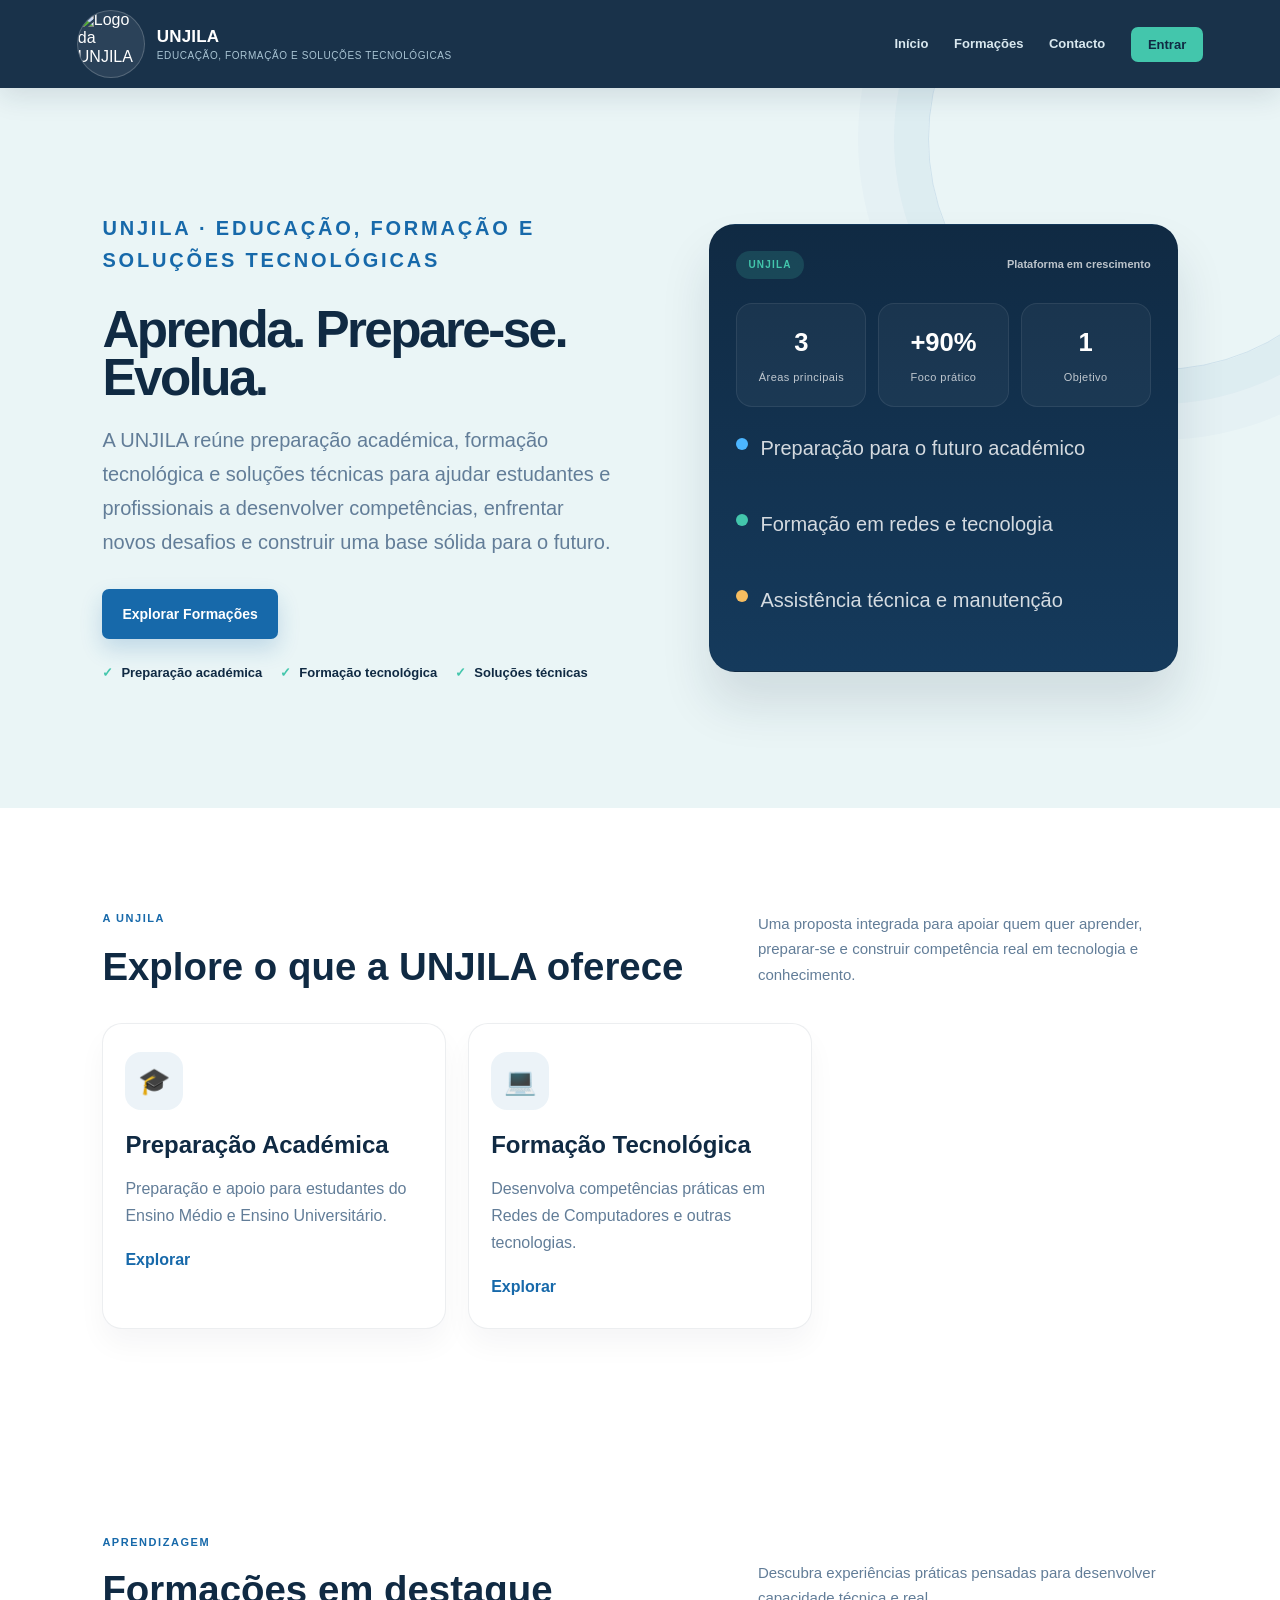
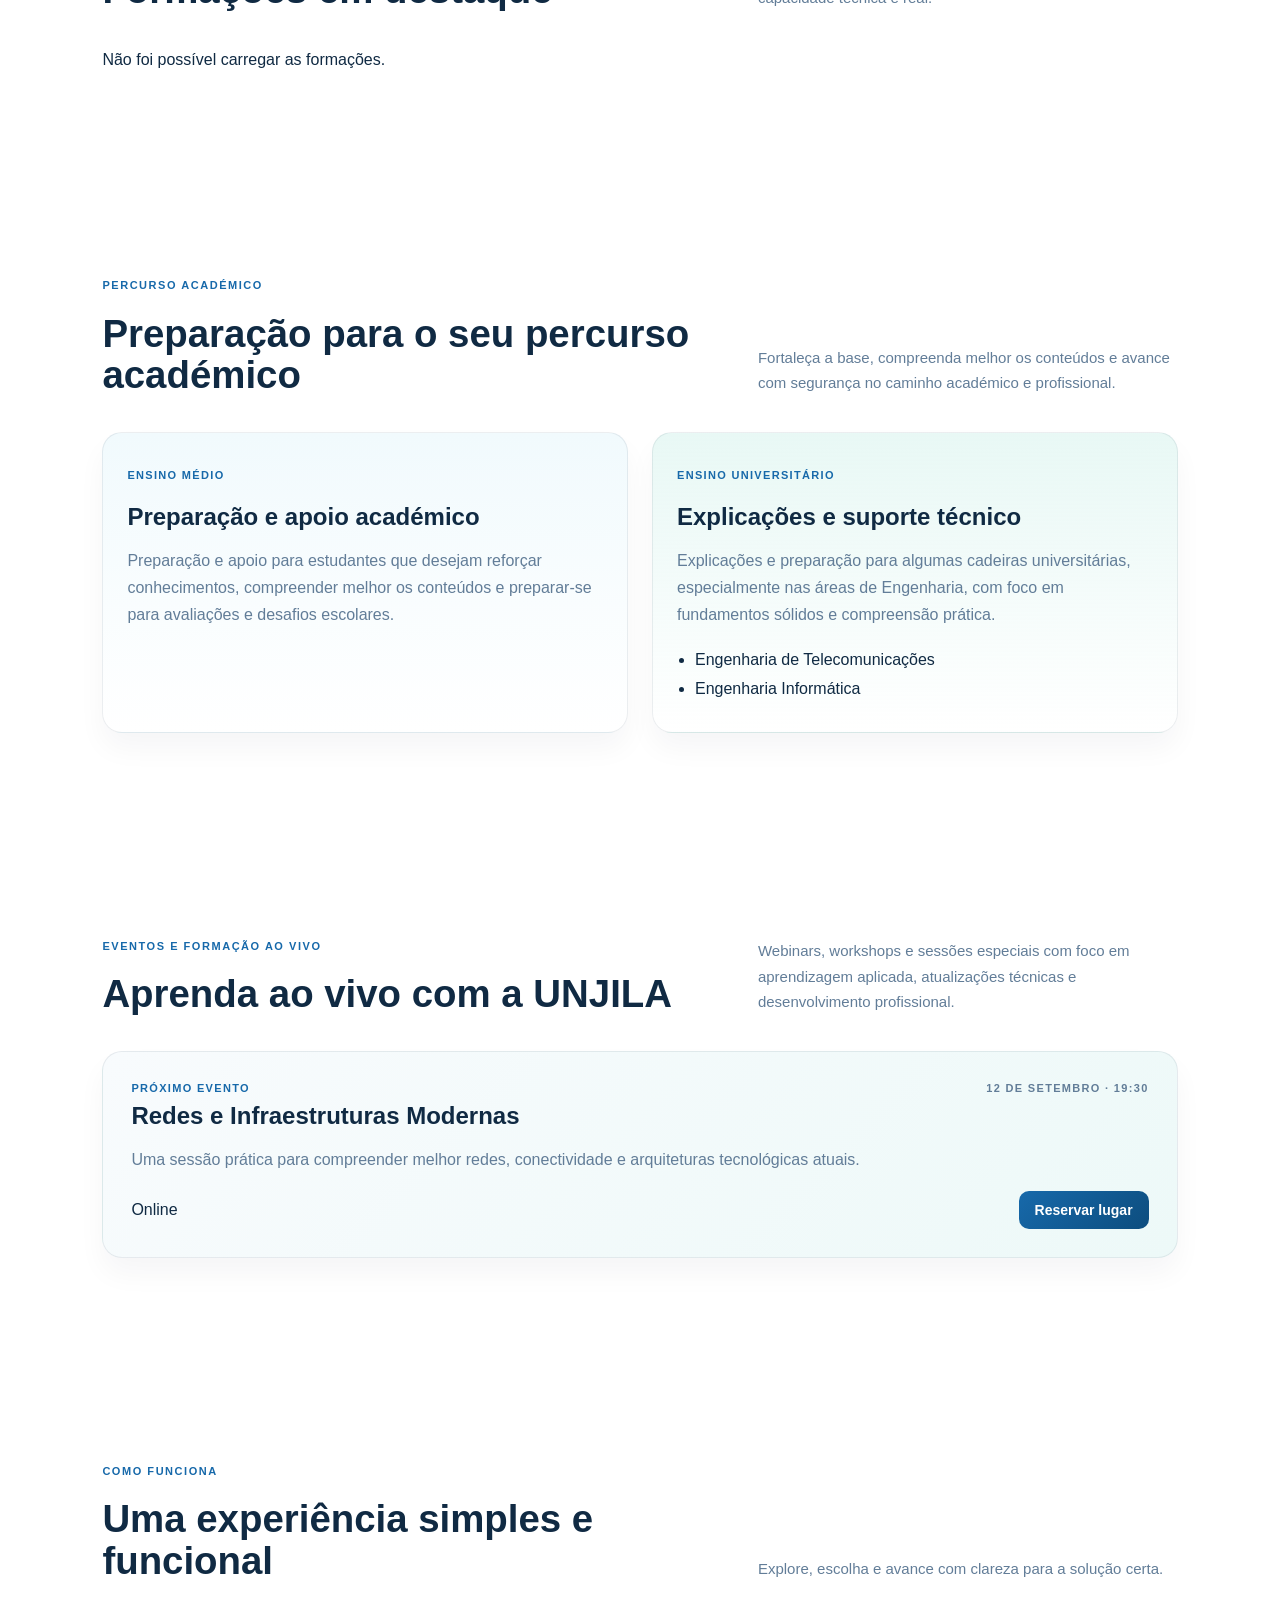
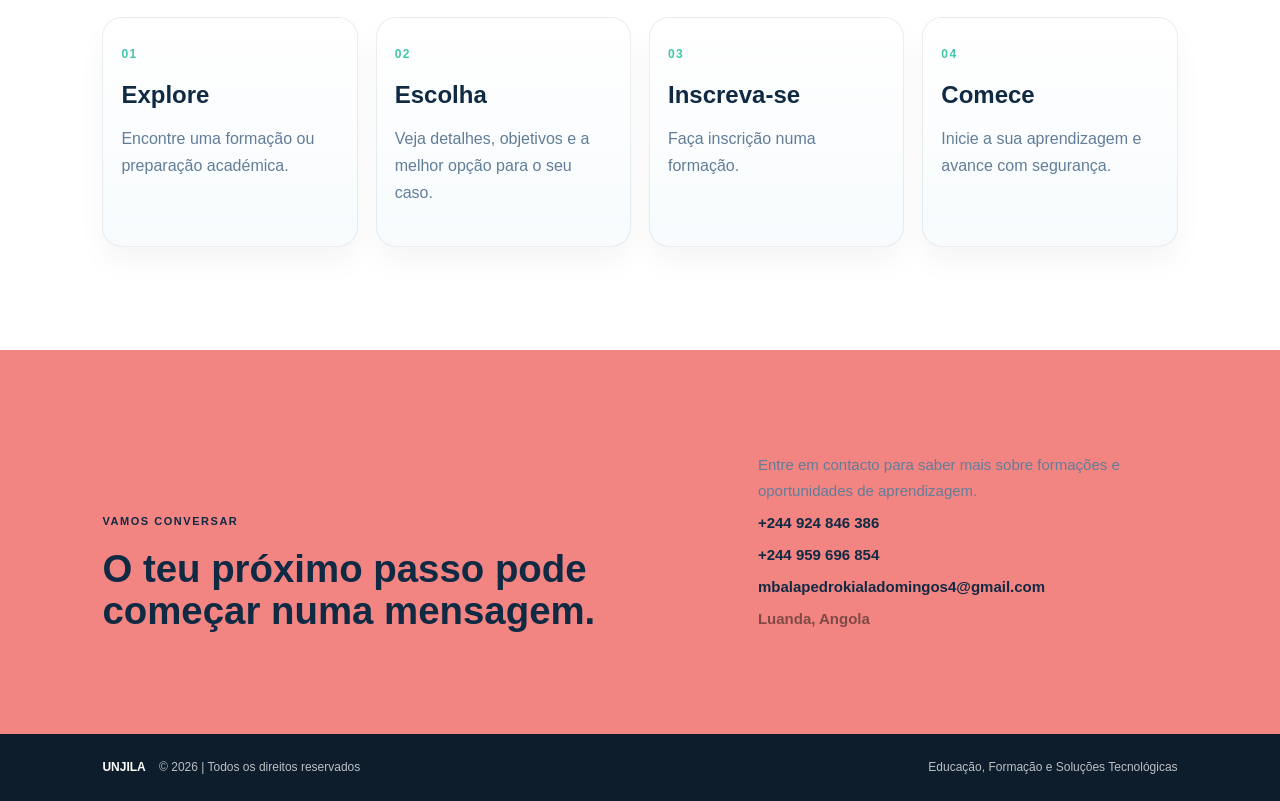
==== commit 77d2b499: "remoção de ficheiros" ====
--- a/index.html
+++ b/index.html
@@ -227,12 +227,6 @@
                 </div>
             </div>
         </section>
-
-        <section class="final-cta">
-            <p class="section-kicker">O próximo projeto começa agora</p>
-            <h2>Pronto para desenvolver novas competências?</h2>
-            <a class="btn-cta-final" href="#formacoes">Explorar formações <span aria-hidden="true">&#8594;</span></a>
-        </section>
     </main>
 
     <footer>
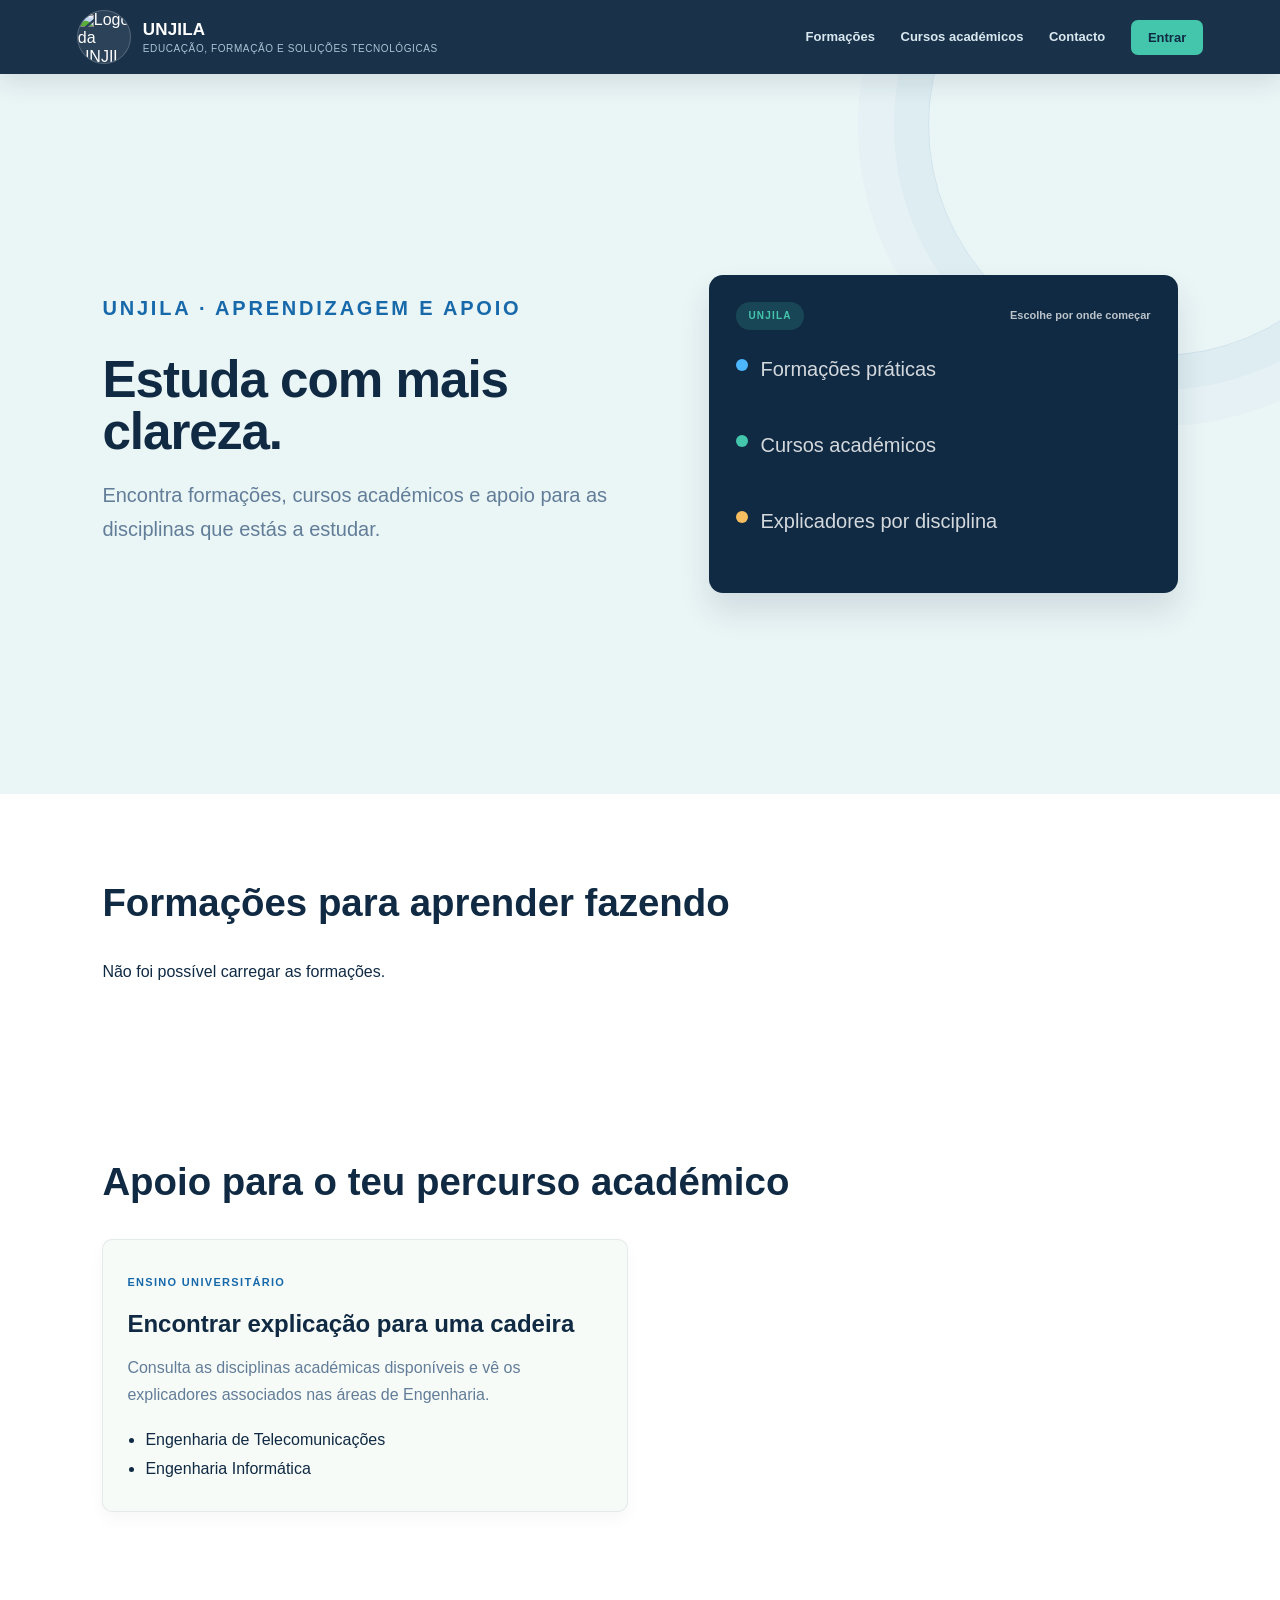
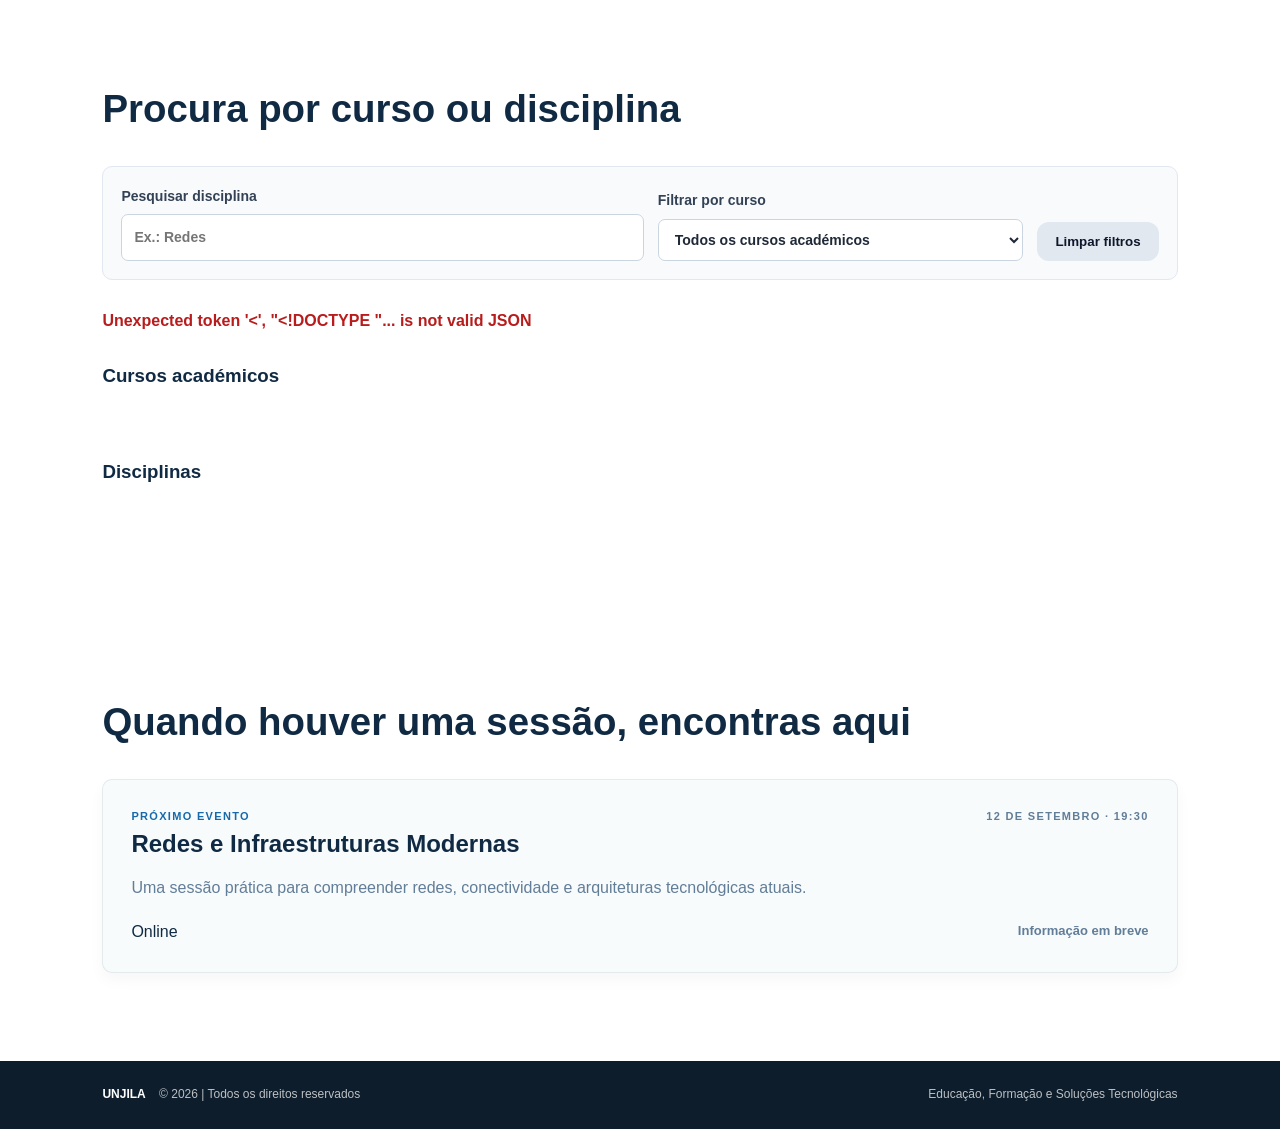
==== commit 69a56686: "Frontend alterações" ====
--- a/index.html
+++ b/index.html
@@ -16,8 +16,8 @@
             </span>
         </a>
         <nav>
-            <a href="#inicio">Início</a>
             <a href="#formacoes">Formações</a>
+            <a href="#academia">Cursos académicos</a>
             <a href="#contacto">Contacto</a>
             <button id="btnLoginPrincipal" class="btn-login-principal" type="button">Entrar</button>
         </nav>
@@ -26,94 +26,41 @@
     <main>
         <section id="inicio" class="hero-modern">
             <div class="hero-conteudo">
-                <p class="hero-tag">UNJILA · Educação, Formação e Soluções Tecnológicas</p>
-                <h1>Aprenda. Prepare-se. Evolua.</h1>
+                <p class="hero-tag">UNJILA · aprendizagem e apoio</p>
+                <h1>Estuda com mais clareza.</h1>
                 <p class="hero-descricao">
-                    A UNJILA reúne preparação académica, formação tecnológica e soluções técnicas para ajudar estudantes e profissionais a desenvolver competências, enfrentar novos desafios e construir uma base sólida para o futuro.
+                    Encontra formações, cursos académicos e apoio para as disciplinas que estás a estudar.
                 </p>
-                <div class="hero-acoes">
-                    <a href="#formacoes" id="btnformacoes" class="btn-hero-primary">Explorar Formações</a>
-                </div>
-                <ul class="hero-points">
-                    <li>Preparação académica</li>
-                    <li>Formação tecnológica</li>
-                    <li>Soluções técnicas</li>
-                </ul>
             </div>
 
             <div class="hero-panel" aria-label="Visão geral da UNJILA">
                 <div class="hero-panel-header">
                     <span class="panel-pill">UNJILA</span>
-                    <span class="panel-status">Plataforma em crescimento</span>
-                </div>
-
-                <div class="hero-stat-grid">
-                    <div class="hero-stat-card">
-                        <strong>3</strong>
-                        <span>Áreas principais</span>
-                    </div>
-                    <div class="hero-stat-card">
-                        <strong>+90%</strong>
-                        <span>Foco prático</span>
-                    </div>
-                    <div class="hero-stat-card">
-                        <strong>1</strong>
-                        <span>Objetivo</span>
-                    </div>
+                    <span class="panel-status">Escolhe por onde começar</span>
                 </div>
 
                 <div class="hero-panel-list">
                     <div>
                         <span class="dot dot-blue"></span>
-                        <p>Preparação para o futuro académico</p>
+                        <p>Formações práticas</p>
                     </div>
                     <div>
                         <span class="dot dot-cyan"></span>
-                        <p>Formação em redes e tecnologia</p>
+                        <p>Cursos académicos</p>
                     </div>
                     <div>
                         <span class="dot dot-gold"></span>
-                        <p>Assistência técnica e manutenção</p>
+                        <p>Explicadores por disciplina</p>
                     </div>
                 </div>
-            </div>
-        </section>
-
-        <section class="offer-section">
-            <div class="section-heading">
-                <div>
-                    <p class="section-kicker">A UNJILA</p>
-                    <h2>Explore o que a UNJILA oferece</h2>
-                </div>
-                <p>Uma proposta integrada para apoiar quem quer aprender, preparar-se e construir competência real em tecnologia e conhecimento.</p>
-            </div>
-
-            <div class="offer-grid">
-                <article class="offer-card">
-                    <div class="offer-icon">🎓</div>
-                    <h3>Preparação Académica</h3>
-                    <p>Preparação e apoio para estudantes do Ensino Médio e Ensino Universitário.</p>
-                    <a href="#preparacao">Explorar</a>
-                </article>
-
-                <article class="offer-card">
-                    <div class="offer-icon">💻</div>
-                    <h3>Formação Tecnológica</h3>
-                    <p>Desenvolva competências práticas em Redes de Computadores e outras tecnologias.</p>
-                    <a href="#formacoes">Explorar</a>
-                </article>
-
-
             </div>
         </section>
 
         <section id="formacoes" class="highlight-section">
             <div class="section-heading">
                 <div>
-                    <p class="section-kicker">Aprendizagem</p>
-                    <h2>Formações em destaque</h2>
+                    <h2>Formações para aprender fazendo</h2>
                 </div>
-                <p>Descubra experiências práticas pensadas para desenvolver capacidade técnica e real.</p>
             </div>
 
             <div id="listaformacoes" class="learning-grid"></div>
@@ -129,23 +76,15 @@
         <section id="preparacao" class="academic-section">
             <div class="section-heading">
                 <div>
-                    <p class="section-kicker">Percurso académico</p>
-                    <h2>Preparação para o seu percurso académico</h2>
+                    <h2>Apoio para o teu percurso académico</h2>
                 </div>
-                <p>Fortaleça a base, compreenda melhor os conteúdos e avance com segurança no caminho académico e profissional.</p>
             </div>
 
             <div class="academic-grid">
-                <article class="academic-card">
-                    <span class="academic-label">Ensino Médio</span>
-                    <h3>Preparação e apoio académico</h3>
-                    <p>Preparação e apoio para estudantes que desejam reforçar conhecimentos, compreender melhor os conteúdos e preparar-se para avaliações e desafios escolares.</p>
-                </article>
-
                 <article class="academic-card academic-card-alt">
                     <span class="academic-label">Ensino Universitário</span>
-                    <h3>Explicações e suporte técnico</h3>
-                    <p>Explicações e preparação para algumas cadeiras universitárias, especialmente nas áreas de Engenharia, com foco em fundamentos sólidos e compreensão prática.</p>
+                    <h3>Encontrar explicação para uma cadeira</h3>
+                    <p>Consulta as disciplinas académicas disponíveis e vê os explicadores associados nas áreas de Engenharia.</p>
                     <ul>
                         <li>Engenharia de Telecomunicações</li>
                         <li>Engenharia Informática</li>
@@ -154,15 +93,55 @@
             </div>
         </section>
 
+        <section id="academia" class="academic-section academia-public-section">
+            <div class="section-heading">
+                <div>
+                    <h2>Procura por curso ou disciplina</h2>
+                </div>
+            </div>
+
+            <div class="academia-panel">
+                <div class="academia-filtros">
+                    <label>
+                        Pesquisar disciplina
+                        <input id="pesquisaDisciplina" type="search" placeholder="Ex.: Redes" autocomplete="off">
+                    </label>
+                    <label>
+                        Filtrar por curso
+                        <select id="filtroCurso">
+                            <option value="">Todos os cursos académicos</option>
+                        </select>
+                    </label>
+                    <button id="btnLimparPesquisa" class="btn btn-ghost" type="button">Limpar filtros</button>
+                </div>
+
+                <div id="estadoAcademia" class="status-message" role="status" aria-live="polite"></div>
+
+                <div class="academia-subsection">
+                    <div class="section-header compact-header">
+                        <h3>Cursos académicos</h3>
+                        <span id="contadorCursos" class="section-count"></span>
+                    </div>
+                    <div id="listaCursosAcademicos" class="academia-cursos"></div>
+                </div>
+
+                <div id="subsecaoDisciplinas" class="academia-subsection">
+                    <div class="section-header compact-header">
+                        <h3>Disciplinas</h3>
+                        <span id="contadorDisciplinas" class="section-count"></span>
+                    </div>
+                    <div id="listaDisciplinas" class="academia-resultados"></div>
+                </div>
+            </div>
+        </section>
+
 
 
         <section class="webinar-section">
             <div class="section-heading">
                 <div>
-                    <p class="section-kicker">Eventos e formação ao vivo</p>
-                    <h2>Aprenda ao vivo com a UNJILA</h2>
+                    <h2>Quando houver uma sessão, encontras aqui</h2>
                 </div>
-                <p>Webinars, workshops e sessões especiais com foco em aprendizagem aplicada, atualizações técnicas e desenvolvimento profissional.</p>
             </div>
 
             <div class="event-card">
@@ -171,62 +150,14 @@
                     <span class="event-date">12 de Setembro · 19:30</span>
                 </div>
                 <h3>Redes e Infraestruturas Modernas</h3>
-                <p>Uma sessão prática para compreender melhor redes, conectividade e arquiteturas tecnológicas atuais.</p>
+                <p>Uma sessão prática para compreender redes, conectividade e arquiteturas tecnológicas atuais.</p>
                 <div class="event-footer">
                     <span>Online</span>
-                    <button type="button">Reservar lugar</button>
+                    <span class="event-note">Informação em breve</span>
                 </div>
             </div>
         </section>
 
-        <section class="process-section">
-            <div class="section-heading">
-                <div>
-                    <p class="section-kicker">Como funciona</p>
-                    <h2>Uma experiência simples e funcional</h2>
-                </div>
-                <p>Explore, escolha e avance com clareza para a solução certa.</p>
-            </div>
-
-            <div class="process-grid">
-                <article>
-                    <span>01</span>
-                    <h3>Explore</h3>
-                    <p>Encontre uma formação ou preparação académica.</p>
-                </article>
-                <article>
-                    <span>02</span>
-                    <h3>Escolha</h3>
-                    <p>Veja detalhes, objetivos e a melhor opção para o seu caso.</p>
-                </article>
-                <article>
-                    <span>03</span>
-                    <h3>Inscreva-se</h3>
-                    <p>Faça inscrição numa formação.</p>
-                </article>
-                <article>
-                    <span>04</span>
-                    <h3>Comece</h3>
-                    <p>Inicie a sua aprendizagem e avance com segurança.</p>
-                </article>
-            </div>
-        </section>
-
-        <section id="contacto" class="contact-section">
-            <div class="contact-inner">
-                <div>
-                    <p class="section-kicker">Vamos conversar</p>
-                    <h2>O teu próximo passo pode começar numa mensagem.</h2>
-                </div>
-                <div class="contact-details">
-                    <p>Entre em contacto para saber mais sobre formações e oportunidades de aprendizagem.</p>
-                    <a href="tel:+244924846386">+244 924 846 386</a>
-                    <a href="tel:+244959696854">+244 959 696 854</a>
-                    <a href="mailto:mbalapedrokialadomingos4@gmail.com">mbalapedrokialadomingos4@gmail.com</a>
-                    <span>Luanda, Angola</span>
-                </div>
-            </div>
-        </section>
     </main>
 
     <footer>
@@ -234,6 +165,14 @@
         <p>Educação, Formação e Soluções Tecnológicas</p>
     </footer>
 
+    <div id="modalAcademia" class="modal" role="dialog" aria-modal="true" aria-labelledby="tituloModalAcademia">
+        <div class="modal-conteudo academia-modal-content">
+            <button id="fecharModalAcademia" class="fechar-modal" type="button" aria-label="Fechar">&times;</button>
+            <div id="conteudoModalAcademia"></div>
+        </div>
+    </div>
+
     <script src="js/app.js"></script>
+    <script src="js/academico.js"></script>
 </body>
 </html>
--- a/css/style.css
+++ b/css/style.css
@@ -266,6 +266,132 @@
     font-weight: bold;
 
     cursor: pointer;
+}
+
+/* =========================
+   AUTENTICAÇÃO NO MODAL
+========================= */
+
+.auth-modal {
+    display: flex;
+    flex-direction: column;
+    gap: 18px;
+}
+
+.auth-texto {
+    color: #475569;
+    margin-bottom: 8px;
+}
+
+.auth-toggle {
+    display: flex;
+    gap: 10px;
+    background: #f1f5f9;
+    padding: 6px;
+    border-radius: 12px;
+}
+
+.auth-tab {
+    flex: 1;
+    border: none;
+    border-radius: 10px;
+    background: transparent;
+    color: #334155;
+    font-weight: 700;
+    padding: 10px 12px;
+    cursor: pointer;
+}
+
+.auth-tab.active {
+    background: #0f172a;
+    color: white;
+}
+
+.auth-panel {
+    display: none;
+}
+
+.auth-panel.active {
+    display: block;
+}
+
+.auth-form,
+.form-modal {
+    display: flex;
+    flex-direction: column;
+    gap: 10px;
+}
+
+.auth-form label,
+.form-modal label {
+    font-weight: 700;
+    color: #334155;
+}
+    font-size: 16px;
+}
+
+.form-modal button {
+
+    margin-top: 10px;
+    padding: 12px 16px;
+    border: none;
+    border-radius: 10px;
+    background: #1d4ed8;
+    color: white;
+}
+
+    font-weight: 700;
+    cursor: pointer;
+    flex-direction: column;
+    align-items: center;
+    text-align: center;
+    background: linear-gradient(135deg, #102a43 0%, #184d79 100%);
+    color: white;
+    padding: clamp(80px, 10vw, 120px) 20px;
+}
+
+.home-page .contact-option {
+    display: flex;
+    min-height: 118px;
+    flex-direction: column;
+    justify-content: space-between;
+    gap: 14px;
+    min-width: 0;
+    padding: 18px;
+    border: 1px solid var(--home-line);
+    border-radius: 9px;
+    background: #fff;
+}
+
+.home-page .contact-option-label {
+    color: var(--home-blue);
+    font-size: 11px;
+    font-weight: 900;
+    letter-spacing: 0.1em;
+    text-transform: uppercase;
+}
+
+.home-page .contact-option a,
+.home-page .contact-option > span:last-child {
+    color: var(--home-ink);
+    font-size: 14px;
+    font-weight: 800;
+    line-height: 1.45;
+    text-decoration: none;
+    overflow-wrap: anywhere;
+    word-break: break-word;
+}
+
+.home-page .contact-option a:hover {
+    color: var(--home-blue);
+}
+
+.home-page .contact-option-links {
+    display: flex;
+    flex-direction: column;
+    gap: 5px;
+    min-width: 0;
+}
 }
 
 /* =========================
@@ -357,94 +483,6 @@
 }
 
 /* =========================
-   AUTENTICAÇÃO NO MODAL
-========================= */
-
-.auth-modal {
-    display: flex;
-    flex-direction: column;
-    gap: 18px;
-}
-
-.auth-texto {
-    color: #475569;
-    margin-bottom: 8px;
-}
-
-.auth-toggle {
-    display: flex;
-    gap: 10px;
-    background: #f1f5f9;
-    padding: 6px;
-    border-radius: 12px;
-}
-
-.auth-tab {
-    flex: 1;
-    border: none;
-    border-radius: 10px;
-    background: transparent;
-    color: #334155;
-    font-weight: 700;
-    padding: 10px 12px;
-    cursor: pointer;
-}
-
-.auth-tab.active {
-    background: #0f172a;
-    color: white;
-}
-
-.auth-panel {
-    display: none;
-}
-
-.auth-panel.active {
-    display: block;
-}
-
-.auth-form,
-.form-modal {
-    display: flex;
-    flex-direction: column;
-    gap: 10px;
-}
-
-.auth-form label,
-.form-modal label {
-    font-weight: 700;
-    color: #334155;
-}
-
-.auth-form input,
-.form-modal input {
-    width: 100%;
-    padding: 12px;
-    border: 1px solid #cbd5e1;
-    border-radius: 8px;
-    font-size: 16px;
-}
-
-.auth-form button,
-.form-modal button {
-    margin-top: 10px;
-    padding: 12px 16px;
-    border: none;
-    border-radius: 10px;
-    background: #1d4ed8;
-    color: white;
-    font-weight: 700;
-    cursor: pointer;
-}
-
-.mensagem-modal {
-    margin-top: 8px;
-    color: #1d4ed8;
-    font-weight: 600;
-    min-height: 24px;
-}
-
-/* =========================
    CONTACTO
 ========================= */
 
@@ -489,6 +527,221 @@
 
     main section {
         padding: 60px 5%;
+    }
+}
+
+/* =========================
+   ACADEMIA DO ALUNO
+========================= */
+
+.academia-panel {
+    display: flex;
+    flex-direction: column;
+    gap: 28px;
+}
+
+.academia-heading {
+    align-items: flex-end;
+    gap: 24px;
+}
+
+.academia-heading h2,
+.compact-header h3 {
+    text-align: left;
+    margin-bottom: 0;
+}
+
+.academia-heading h2 {
+    margin-top: 4px;
+}
+
+.academia-intro {
+    max-width: 360px;
+    color: #64748b;
+}
+
+.academia-filtros {
+    display: grid;
+    grid-template-columns: minmax(0, 1fr) minmax(220px, 0.7fr) auto;
+    align-items: end;
+    gap: 14px;
+    padding: 18px;
+    background: #f8fafc;
+    border: 1px solid #e2e8f0;
+    border-radius: 10px;
+}
+
+.academia-filtros label {
+    display: flex;
+    flex-direction: column;
+    gap: 7px;
+    color: #334155;
+    font-weight: 700;
+    font-size: 14px;
+}
+
+.academia-filtros input,
+.academia-filtros select,
+.form-modal textarea {
+    width: 100%;
+    padding: 11px 12px;
+    border: 1px solid #cbd5e1;
+    border-radius: 7px;
+    background: white;
+    color: #1f2937;
+    font: inherit;
+}
+
+.status-message {
+    min-height: 24px;
+    color: #475569;
+    font-weight: 600;
+}
+
+.status-message.loading {
+    color: #1d4ed8;
+}
+
+.status-message.success {
+    color: #15803d;
+}
+
+.status-message.error {
+    color: #b91c1c;
+}
+
+.academia-subsection {
+    display: flex;
+    flex-direction: column;
+    gap: 16px;
+}
+
+.compact-header {
+    align-items: center;
+}
+
+.section-count {
+    color: #64748b;
+    font-size: 14px;
+}
+
+.academia-cursos,
+.academia-resultados {
+    display: grid;
+    grid-template-columns: repeat(auto-fit, minmax(245px, 1fr));
+    gap: 16px;
+    align-items: stretch;
+}
+
+.academia-curso-card,
+.academia-disciplina-card,
+.explicador-card {
+    padding: 20px;
+    border: 1px solid #e2e8f0;
+    border-radius: 10px;
+    background: #fff;
+}
+
+.academia-disciplina-card {
+    display: flex;
+    flex-direction: column;
+}
+
+.academia-curso-card h4,
+.academia-disciplina-card h4,
+.explicador-card h3 {
+    margin: 8px 0;
+    color: #1e3a8a;
+    font-size: 19px;
+}
+
+.academia-curso-card p,
+.academia-disciplina-card p,
+.explicador-card p {
+    color: #64748b;
+    font-size: 14px;
+}
+
+.academia-codigo {
+    display: inline-block;
+    color: #0369a1;
+    font-size: 12px;
+    font-weight: 800;
+    letter-spacing: 1px;
+    text-transform: uppercase;
+}
+
+.academia-curso-meta,
+.academia-disciplina-meta,
+.explicador-acoes {
+    display: flex;
+    align-items: center;
+    justify-content: space-between;
+    gap: 12px;
+    flex-wrap: wrap;
+    margin-top: 18px;
+    color: #64748b;
+    font-size: 13px;
+}
+
+.academia-disciplina-meta {
+    margin-top: auto;
+    padding-top: 18px;
+}
+
+.academia-curso-meta .btn,
+.academia-disciplina-meta .btn,
+.explicador-acoes .btn {
+    margin-left: auto;
+}
+
+.academia-modal-content {
+    max-width: 620px;
+}
+
+.academia-modal-content h2 {
+    text-align: left;
+    margin-bottom: 12px;
+}
+
+.modal-contexto {
+    color: #64748b;
+    margin-bottom: 20px;
+}
+
+.explicador-card + .explicador-card {
+    margin-top: 14px;
+}
+
+.explicador-especialidade {
+    color: #1d4ed8 !important;
+    font-weight: 700;
+}
+
+.explicador-estado {
+    color: #15803d;
+    font-weight: 700;
+    text-transform: capitalize;
+}
+
+.academia-modal-content .empty-state {
+    color: #64748b;
+}
+
+@media (max-width: 768px) {
+    .academia-heading,
+    .academia-filtros {
+        align-items: stretch;
+    }
+
+    .academia-heading,
+    .academia-filtros {
+        grid-template-columns: 1fr;
+        flex-direction: column;
+    }
+
+    .academia-filtros .btn {
+        width: 100%;
     }
 }
 
@@ -966,6 +1219,164 @@
     border-radius: 24px;
     padding: 28px;
     box-shadow: 0 16px 35px rgba(15, 23, 42, 0.05);
+}
+
+.admin-collapsible {
+    overflow: hidden;
+}
+
+.admin-section-summary {
+    display: flex;
+    align-items: center;
+    justify-content: space-between;
+    gap: 18px;
+    padding: 2px 0;
+    color: #0f172a;
+    cursor: pointer;
+    list-style: none;
+}
+
+.admin-section-summary::-webkit-details-marker {
+    display: none;
+}
+
+.admin-section-summary::after {
+    display: grid;
+    width: 28px;
+    height: 28px;
+    flex: 0 0 28px;
+    place-items: center;
+    border: 1px solid #cbd5e1;
+    border-radius: 50%;
+    color: #1d4ed8;
+    content: "+";
+    font-size: 20px;
+    line-height: 1;
+}
+
+.admin-collapsible[open] .admin-section-summary {
+    padding-bottom: 22px;
+    border-bottom: 1px solid #e2e8f0;
+    margin-bottom: 24px;
+}
+
+.admin-collapsible[open] .admin-section-summary::after {
+    content: "−";
+}
+
+.admin-section-summary span {
+    font-size: 1.12rem;
+    font-weight: 800;
+}
+
+.admin-section-summary small {
+    margin-left: auto;
+    color: #64748b;
+    font-size: 0.85rem;
+}
+
+.admin-academia-grid {
+    display: grid;
+    grid-template-columns: repeat(2, minmax(0, 1fr));
+    gap: 18px;
+    margin-top: 24px;
+}
+
+.admin-academia-form {
+    gap: 12px;
+    padding: 20px;
+    border: 1px solid #e2e8f0;
+    border-radius: 10px;
+    background: #f8fafc;
+}
+
+.admin-academia-form h3,
+.admin-academia-listas h3 {
+    color: #1e3a8a;
+    font-size: 18px;
+}
+
+.admin-form-actions,
+.admin-resource-actions {
+    display: flex;
+    gap: 8px;
+    flex-wrap: wrap;
+}
+
+.form-help {
+    color: #64748b;
+    font-size: 13px;
+}
+
+.admin-academia-listas {
+    display: grid;
+    grid-template-columns: repeat(3, minmax(0, 1fr));
+    gap: 18px;
+    margin-top: 28px;
+}
+
+.admin-academia-listas > div {
+    display: flex;
+    flex-direction: column;
+    gap: 12px;
+    min-width: 0;
+}
+
+.admin-resource-list {
+    display: flex;
+    flex-direction: column;
+    gap: 10px;
+}
+
+.admin-resource-item {
+    display: flex;
+    align-items: center;
+    justify-content: space-between;
+    gap: 14px;
+    padding: 14px;
+    border: 1px solid #e2e8f0;
+    border-radius: 8px;
+    background: #fff;
+}
+
+.admin-resource-item > div:first-child {
+    min-width: 0;
+}
+
+.admin-resource-item strong,
+.admin-resource-item span {
+    display: block;
+}
+
+.admin-resource-item strong {
+    color: #1e293b;
+}
+
+.admin-resource-item span,
+.admin-resource-item p {
+    margin-top: 4px;
+    color: #64748b;
+    font-size: 13px;
+}
+
+.admin-request-item {
+    align-items: flex-start;
+}
+
+.seletor-apoio {
+    flex: 0 0 125px;
+    padding: 8px;
+    border: 1px solid #cbd5e1;
+    border-radius: 6px;
+    background: #fff;
+}
+
+.mensagem-sucesso {
+    color: #15803d;
+}
+
+.mensagem-erro {
+    color: #b91c1c;
 }
 
 .welcome-card {
@@ -1247,6 +1658,32 @@
         flex: 1;
     }
 
+    .admin-academia-grid,
+    .admin-academia-listas {
+        grid-template-columns: 1fr;
+    }
+
+    .admin-resource-item {
+        align-items: flex-start;
+        flex-direction: column;
+    }
+
+    .admin-resource-actions,
+    .admin-resource-actions .btn,
+    .seletor-apoio {
+        width: 100%;
+    }
+
+    .admin-section-summary {
+        align-items: flex-start;
+        flex-wrap: wrap;
+    }
+
+    .admin-section-summary small {
+        flex: 1 1 100%;
+        margin-left: 0;
+    }
+
     .aluno-page {
         padding: 20px 14px;
     }
@@ -1293,7 +1730,7 @@
     min-height: 76px;
     padding: 14px clamp(20px, 6vw, 88px);
     background: rgba(16, 42, 67, 0.96);
-    box-shadow: 0 8px 26px rgba(16, 42, 67, 0.12);
+    box-shadow: 0 1px 0 rgba(217, 229, 236, 0.5);
 }
 
 .brand {
@@ -2583,8 +3020,8 @@
 }
 
 .brand-logo {
-    width: 68px;
-    height: 68px;
+    width: 54px;
+    height: 54px;
     object-fit: cover;
     border-radius: 50%;
     background: rgba(255, 255, 255, 0.08);
@@ -2658,7 +3095,7 @@
     min-height: min(760px, calc(100vh - 76px));
     padding-top: clamp(70px, 9vw, 120px);
     padding-bottom: clamp(70px, 9vw, 120px);
-    background: linear-gradient(135deg, #edf9f8 0%, #eef4fb 52%, #f8fbfd 100%);
+    background: #edf5f7;
 }
 
 .home-page .hero-conteudo,
@@ -2685,9 +3122,9 @@
 .home-page .hero-modern h1 {
     margin: 0 0 20px;
     color: var(--home-ink);
-    font-size: clamp(2.5rem, 4vw, 5rem);
-    line-height: 0.95;
-    letter-spacing: -0.05em;
+    font-size: clamp(2.45rem, 4vw, 4.4rem);
+    line-height: 1.02;
+    letter-spacing: -0.02em;
 }
 
 .home-page .hero-descricao {
@@ -2720,8 +3157,8 @@
 .home-page .btn-hero-primary,
 .home-page .btn-cta-final {
     padding: 14px 20px;
-    border-radius: 12px;
-    background: linear-gradient(135deg, var(--home-blue), #0d4d7e);
+    border-radius: 8px;
+    background: var(--home-blue);
     color: #fff;
     font-size: 14px;
     font-weight: 800;
@@ -2767,11 +3204,11 @@
 
 .home-page .hero-panel {
     border: 1px solid rgba(16, 42, 67, 0.12);
-    border-radius: 26px;
-    background: linear-gradient(180deg, #102a43 0%, #153a5c 100%);
+    border-radius: 14px;
+    background: #102a43;
     color: #fff;
     padding: 26px;
-    box-shadow: 0 32px 50px rgba(16, 42, 67, 0.12);
+    box-shadow: 0 18px 32px rgba(16, 42, 67, 0.12);
 }
 
 .home-page .hero-panel-header {
@@ -2855,6 +3292,572 @@
 .home-page .dot-cyan { background: var(--home-cyan); }
 .home-page .dot-gold { background: #f6bd60; }
 
+/* =========================
+   NOVA ÁREA DO ALUNO
+========================= */
+
+.aluno-page {
+    min-height: 100vh;
+    padding: 0 24px 56px;
+    background: #f4f7fb;
+    color: #172033;
+}
+
+.aluno-shell {
+    max-width: 1180px;
+    margin: 0 auto;
+}
+
+.aluno-navbar {
+    display: flex;
+    align-items: center;
+    justify-content: space-between;
+    min-height: 74px;
+    gap: 24px;
+    border-bottom: 1px solid #e1e8f0;
+}
+
+.aluno-brand {
+    display: inline-flex;
+    align-items: center;
+    gap: 10px;
+    color: #14213d;
+    text-decoration: none;
+}
+
+.aluno-brand-mark {
+    display: grid;
+    width: 34px;
+    height: 34px;
+    place-items: center;
+    border-radius: 10px;
+    background: #173b72;
+    color: #fff;
+    font-size: 17px;
+    font-weight: 900;
+}
+
+.aluno-brand strong,
+.aluno-brand small {
+    display: block;
+}
+
+.aluno-brand strong {
+    font-size: 15px;
+    letter-spacing: 0.08em;
+}
+
+.aluno-brand small {
+    margin-top: 2px;
+    color: #718096;
+    font-size: 10px;
+    letter-spacing: 0.06em;
+    text-transform: uppercase;
+}
+
+.aluno-nav-links {
+    display: flex;
+    align-items: center;
+    gap: 20px;
+}
+
+.aluno-nav-links a {
+    color: #536176;
+    font-size: 13px;
+    font-weight: 700;
+    text-decoration: none;
+}
+
+.aluno-nav-links a:hover,
+.aluno-nav-links a:focus-visible {
+    color: #1d4ed8;
+}
+
+.aluno-nav-secondary {
+    padding-left: 20px;
+    border-left: 1px solid #dce4ee;
+}
+
+.aluno-hero {
+    position: relative;
+    display: flex;
+    align-items: center;
+    justify-content: space-between;
+    min-height: 280px;
+    gap: 30px;
+    margin-top: 30px;
+    padding: 42px 48px;
+    overflow: hidden;
+    border-radius: 22px;
+    background: #153660;
+    color: #fff;
+    box-shadow: 0 18px 38px rgba(21, 54, 96, 0.15);
+}
+
+.aluno-hero::after {
+    position: absolute;
+    right: -80px;
+    bottom: -110px;
+    width: 330px;
+    height: 330px;
+    border: 1px solid rgba(255, 255, 255, 0.16);
+    border-radius: 50%;
+    content: "";
+}
+
+.aluno-hero-content {
+    position: relative;
+    z-index: 1;
+    max-width: 650px;
+}
+
+.aluno-eyebrow {
+    color: #9dc5ed;
+}
+
+.aluno-hero h1 {
+    margin-bottom: 12px;
+    font-size: clamp(2rem, 4vw, 3.3rem);
+    letter-spacing: -0.02em;
+}
+
+.aluno-hero p:not(.eyebrow) {
+    max-width: 600px;
+    margin-bottom: 24px;
+    color: #d5e3f2;
+    font-size: 16px;
+}
+
+.aluno-hero .btn-primary {
+    background: #56b8b0;
+    color: #102a43;
+    box-shadow: none;
+}
+
+.aluno-hero-accent {
+    position: relative;
+    z-index: 1;
+    display: flex;
+    flex-direction: column;
+    gap: 12px;
+    width: 210px;
+    padding: 24px;
+    border-left: 1px solid rgba(255, 255, 255, 0.25);
+    color: #d5e3f2;
+}
+
+.aluno-hero-accent span {
+    color: #8fd6ce;
+    font-size: 11px;
+    font-weight: 800;
+    letter-spacing: 0.14em;
+}
+
+.aluno-hero-accent strong {
+    font-size: 18px;
+    line-height: 1.35;
+}
+
+.aluno-resumo {
+    display: grid;
+    grid-template-columns: repeat(3, minmax(0, 1fr));
+    gap: 14px;
+    margin: 18px 0 44px;
+}
+
+.aluno-resumo-card {
+    display: flex;
+    align-items: center;
+    gap: 14px;
+    min-height: 92px;
+    padding: 18px 20px;
+    border: 1px solid #e1e8f0;
+    border-radius: 14px;
+    background: #fff;
+}
+
+.aluno-resumo-primary {
+    border-color: #c9ddf1;
+    background: #eaf3fb;
+}
+
+.resumo-icon {
+    display: grid;
+    width: 38px;
+    height: 38px;
+    flex: 0 0 38px;
+    place-items: center;
+    border-radius: 10px;
+    background: #d8e8f7;
+    color: #1d4ed8;
+    font-size: 22px;
+}
+
+.aluno-resumo-card strong,
+.aluno-resumo-card span:not(.resumo-icon) {
+    display: block;
+}
+
+.aluno-resumo-card strong {
+    color: #14213d;
+    font-size: 24px;
+}
+
+.aluno-resumo-card span:not(.resumo-icon) {
+    margin-top: 2px;
+    color: #718096;
+    font-size: 12px;
+}
+
+.aluno-section {
+    margin-top: 34px;
+}
+
+.aluno-section-heading {
+    display: flex;
+    align-items: end;
+    justify-content: space-between;
+    gap: 26px;
+    margin-bottom: 22px;
+}
+
+.aluno-section-heading h2 {
+    margin: 0;
+    color: #172033;
+    font-size: clamp(1.55rem, 2.3vw, 2.15rem);
+}
+
+.aluno-section-heading > p {
+    max-width: 360px;
+    color: #718096;
+    font-size: 14px;
+}
+
+.aluno-search-panel {
+    display: grid;
+    grid-template-columns: minmax(0, 1.5fr) minmax(210px, 0.8fr) auto;
+    align-items: end;
+    gap: 14px;
+    padding: 18px;
+    border: 1px solid #d8e5f0;
+    border-radius: 14px;
+    background: #fff;
+    box-shadow: 0 8px 22px rgba(31, 61, 96, 0.05);
+}
+
+.aluno-search-field,
+.aluno-filter-field {
+    display: flex;
+    flex-direction: column;
+    gap: 7px;
+    color: #536176;
+    font-size: 12px;
+    font-weight: 800;
+}
+
+.aluno-search-field > div {
+    display: flex;
+    align-items: center;
+    gap: 9px;
+    height: 46px;
+    padding: 0 13px;
+    border: 1px solid #cbd8e5;
+    border-radius: 9px;
+    background: #f8fbfe;
+}
+
+.aluno-search-field > div > span {
+    color: #1d4ed8;
+    font-size: 23px;
+}
+
+.aluno-search-field input,
+.aluno-filter-field select {
+    width: 100%;
+    border: 0;
+    outline: 0;
+    background: transparent;
+    color: #172033;
+    font: inherit;
+    font-weight: 500;
+}
+
+.aluno-filter-field select {
+    height: 46px;
+    padding: 0 12px;
+    border: 1px solid #cbd8e5;
+    border-radius: 9px;
+    background: #f8fbfe;
+}
+
+.aluno-search-panel .btn {
+    height: 46px;
+}
+
+.aluno-status {
+    margin: 12px 0 0;
+}
+
+.aluno-subsection-heading {
+    display: flex;
+    align-items: end;
+    justify-content: space-between;
+    gap: 16px;
+    margin: 34px 0 15px;
+}
+
+.aluno-subsection-heading h3 {
+    margin: 0;
+    color: #172033;
+    font-size: 20px;
+}
+
+.aluno-subsection-heading .eyebrow {
+    margin-bottom: 4px;
+}
+
+.aluno-disciplines-heading {
+    margin-top: 46px;
+}
+
+.academia-cursos,
+.academia-resultados {
+    grid-template-columns: repeat(auto-fit, minmax(250px, 1fr));
+    gap: 14px;
+}
+
+.academia-curso-card,
+.academia-disciplina-card {
+    border-color: #e1e8f0;
+    border-radius: 13px;
+    box-shadow: 0 6px 18px rgba(31, 61, 96, 0.04);
+    transition: transform 0.2s ease, box-shadow 0.2s ease, border-color 0.2s ease;
+}
+
+.academia-curso-card:hover,
+.academia-disciplina-card:hover {
+    border-color: #b8d1e8;
+    box-shadow: 0 12px 24px rgba(31, 61, 96, 0.09);
+    transform: translateY(-3px);
+}
+
+.aluno-formacoes-section {
+    padding-top: 34px;
+    border-top: 1px solid #dfe7ef;
+}
+
+.aluno-formacoes-section .aluno-item {
+    border-color: #e1e8f0;
+    border-radius: 13px;
+    background: #fff;
+}
+
+.aluno-formacoes-heading-meta {
+    display: flex;
+    align-items: flex-end;
+    gap: 18px;
+}
+
+.aluno-formacoes-heading-meta p {
+    max-width: 360px;
+    color: #718096;
+    font-size: 14px;
+}
+
+.formacao-aluno-card {
+    align-items: center;
+    min-height: 126px;
+    padding: 20px 22px;
+    background: #fff !important;
+    box-shadow: 0 7px 18px rgba(31, 61, 96, 0.04);
+    transition: border-color 0.2s ease, box-shadow 0.2s ease, transform 0.2s ease;
+}
+
+.formacao-aluno-card:hover {
+    border-color: #b8d1e8;
+    box-shadow: 0 12px 24px rgba(31, 61, 96, 0.08);
+    transform: translateY(-2px);
+}
+
+.formacao-aluno-content {
+    min-width: 0;
+    flex: 1;
+}
+
+.formacao-aluno-topo {
+    display: flex;
+    align-items: center;
+    gap: 12px;
+    flex-wrap: wrap;
+    margin-bottom: 16px;
+}
+
+.formacao-aluno-topo h3 {
+    margin: 0;
+    color: #173b72;
+    font-size: 18px;
+}
+
+.formacao-status {
+    display: inline-flex;
+    padding: 5px 9px;
+    border-radius: 999px;
+    font-size: 10px;
+    font-weight: 800;
+    letter-spacing: 0.06em;
+    text-transform: uppercase;
+}
+
+.formacao-status-pendente {
+    background: #fff4d6;
+    color: #9a6700;
+}
+
+.formacao-status-aprovado {
+    background: #dcf7e7;
+    color: #167044;
+}
+
+.formacao-status-reprovado {
+    background: #ffe3e3;
+    color: #ae3030;
+}
+
+.formacao-aluno-meta {
+    display: flex;
+    gap: 28px;
+    flex-wrap: wrap;
+}
+
+.formacao-meta-item span,
+.formacao-meta-item strong {
+    display: block;
+}
+
+.formacao-meta-item span {
+    margin-bottom: 3px;
+    color: #8a97a8;
+    font-size: 11px;
+    text-transform: uppercase;
+    letter-spacing: 0.06em;
+}
+
+.formacao-meta-item strong {
+    color: #536176;
+    font-size: 13px;
+}
+
+.formacao-meta-pagamento strong {
+    color: #1d4ed8;
+}
+
+.formacao-aluno-arrow {
+    margin-left: 18px;
+    color: #8aa6c2;
+    font-size: 25px;
+    transition: transform 0.2s ease, color 0.2s ease;
+}
+
+.formacao-aluno-card:hover .formacao-aluno-arrow {
+    color: #1d4ed8;
+    transform: translateX(4px);
+}
+
+.aluno-page .btn:focus-visible,
+.aluno-page a:focus-visible,
+.aluno-page input:focus-visible,
+.aluno-page select:focus-visible,
+.aluno-page textarea:focus-visible {
+    outline: 3px solid rgba(56, 189, 248, 0.45);
+    outline-offset: 2px;
+}
+
+@media (max-width: 760px) {
+    .aluno-page {
+        padding: 0 14px 36px;
+    }
+
+    .aluno-navbar {
+        align-items: flex-start;
+        flex-direction: column;
+        gap: 14px;
+        padding: 16px 0;
+    }
+
+    .aluno-nav-links {
+        width: 100%;
+        justify-content: space-between;
+        gap: 8px;
+        flex-wrap: wrap;
+    }
+
+    .aluno-nav-links a {
+        font-size: 12px;
+    }
+
+    .aluno-nav-secondary {
+        padding-left: 0;
+        border-left: 0;
+    }
+
+    .aluno-hero {
+        align-items: flex-start;
+        min-height: 0;
+        margin-top: 20px;
+        padding: 30px 24px;
+    }
+
+    .aluno-hero-accent {
+        display: none;
+    }
+
+    .aluno-resumo {
+        grid-template-columns: 1fr;
+        margin-bottom: 34px;
+    }
+
+    .aluno-section-heading,
+    .aluno-subsection-heading {
+        align-items: flex-start;
+        flex-direction: column;
+        gap: 8px;
+    }
+
+    .aluno-formacoes-heading-meta {
+        align-items: flex-start;
+        flex-direction: column;
+        gap: 8px;
+    }
+
+    .formacao-aluno-card {
+        align-items: flex-start;
+    }
+
+    .formacao-aluno-arrow {
+        display: none;
+    }
+
+    .aluno-search-panel {
+        grid-template-columns: 1fr;
+    }
+
+    .aluno-search-panel .btn {
+        width: 100%;
+    }
+
+    .academia-cursos,
+    .academia-resultados {
+        grid-template-columns: 1fr;
+    }
+}
+
+@media (prefers-reduced-motion: reduce) {
+    .academia-curso-card,
+    .academia-disciplina-card {
+        transition: none;
+    }
+}
+
 .home-page .offer-section,
 .home-page .highlight-section,
 .home-page .academic-section,
@@ -2890,6 +3893,15 @@
     line-height: 1.7;
 }
 
+/* Cabeçalhos sem texto auxiliar ocupam toda a largura da secção. */
+.home-page .section-heading > div:only-child {
+    grid-column: 1 / -1;
+}
+
+.home-page .section-heading > div:only-child h2 {
+    max-width: none;
+}
+
 .home-page .offer-grid,
 .home-page .learning-grid,
 .home-page .academic-grid,
@@ -2910,9 +3922,9 @@
 .home-page .process-grid article,
 .home-page .card {
     border: 1px solid rgba(16, 42, 67, 0.08);
-    border-radius: 20px;
+    border-radius: 10px;
     background: #fff;
-    box-shadow: 0 16px 28px rgba(15, 23, 42, 0.04);
+    box-shadow: 0 7px 16px rgba(15, 23, 42, 0.035);
 }
 
 .home-page .offer-card {
@@ -2922,11 +3934,13 @@
 .home-page .offer-icon {
     display: inline-grid;
     place-items: center;
-    width: 58px;
-    height: 58px;
-    border-radius: 16px;
-    background: rgba(23, 105, 170, 0.08);
-    font-size: 26px;
+    width: 38px;
+    height: 28px;
+    border-bottom: 2px solid var(--home-cyan);
+    color: var(--home-blue);
+    font-size: 12px;
+    font-weight: 900;
+    letter-spacing: 0.1em;
     margin-bottom: 16px;
 }
 
@@ -2979,7 +3993,7 @@
     border: 0;
     border-radius: 10px;
     padding: 11px 16px;
-    background: linear-gradient(135deg, var(--home-blue), #0d4d7e);
+    background: var(--home-blue);
     color: white;
     font-size: 14px;
     font-weight: 800;
@@ -3002,11 +4016,11 @@
 
 .home-page .academic-card {
     padding: 28px 24px;
-    background: linear-gradient(180deg, #f1fafd 0%, #ffffff 100%);
+    background: #f5fafb;
 }
 
 .home-page .academic-card-alt {
-    background: linear-gradient(180deg, rgba(67, 198, 172, 0.12) 0%, #ffffff 100%);
+    background: #f7fbf8;
 }
 
 .home-page .academic-label {
@@ -3030,7 +4044,7 @@
     max-width: 1100px;
     margin: 0 auto;
     padding: 28px;
-    background: linear-gradient(135deg, #f8fbfd 0%, #edf9f8 100%);
+    background: #f7fbfc;
 }
 
 .home-page .event-meta,
@@ -3066,7 +4080,7 @@
 
 .home-page .process-grid article {
     padding: 22px 18px;
-    background: linear-gradient(180deg, #ffffff 0%, #f7fbfd 100%);
+    background: #fff;
 }
 
 .home-page .process-grid span {
@@ -3081,28 +4095,72 @@
 .home-page .contact-inner {
     max-width: 1140px;
     margin: 0 auto;
+    display: block;
+}
+
+.home-page #contacto {
+    background: #102a43;
+}
+
+.home-page .event-note {
+    color: var(--home-muted);
+    font-size: 13px;
+    font-weight: 700;
+}
+
+.home-page .contact-details {
     display: grid;
-    grid-template-columns: minmax(0, 1.2fr) minmax(220px, 0.8fr);
-    gap: 26px;
-    align-items: end;
-}
-
-.home-page .contact-details {
-    display: flex;
+    grid-template-columns: repeat(3, minmax(0, 1fr));
+    gap: 12px;
+    min-width: 0;
+}
+
+.home-page #contacto .section-kicker,
+.home-page #contacto h2 {
+    color: #fff;
+}
+
+.home-page .contact-option {
+    display: flex;
+    min-height: 118px;
     flex-direction: column;
-    gap: 8px;
-}
-
-.home-page .contact-details a,
-.home-page .contact-details span {
-    color: var(--home-ink);
-    font-size: 15px;
+    justify-content: space-between;
+    gap: 14px;
+    min-width: 0;
+    padding: 18px;
+    border: 1px solid rgba(255, 255, 255, 0.2);
+    border-radius: 9px;
+    background: rgba(255, 255, 255, 0.08);
+}
+
+.home-page .contact-option-label {
+    color: #9edbd4;
+    font-size: 11px;
+    font-weight: 900;
+    letter-spacing: 0.1em;
+    text-transform: uppercase;
+}
+
+.home-page .contact-option a,
+.home-page .contact-option > span:last-child {
+    color: #fff;
+    font-size: 14px;
     font-weight: 800;
+    line-height: 1.45;
     text-decoration: none;
-}
-
-.home-page .contact-details span {
-    color: #7f4a44;
+    overflow-wrap: anywhere;
+    word-break: break-word;
+}
+
+.home-page .contact-option a:hover {
+    color: #9edbd4;
+}
+
+.home-page .contact-option-links {
+    display: flex;
+    flex-direction: column;
+    gap: 5px;
+    min-width: 0;
 }
 
 .home-page .final-cta {
@@ -3142,7 +4200,7 @@
 }
 
 .home-page main section {
-    padding: clamp(68px, 8vw, 112px) clamp(20px, 8vw, 120px);
+    padding: clamp(60px, 7vw, 88px) clamp(20px, 8vw, 120px);
 }
 
 @media (max-width: 900px) {
@@ -3155,6 +4213,10 @@
         grid-template-columns: 1fr;
     }
 
+    .home-page .contact-details {
+        grid-template-columns: repeat(3, minmax(0, 1fr));
+    }
+
     .home-page .offer-grid {
         grid-template-columns: 1fr;
     }
@@ -3175,6 +4237,10 @@
 
     .home-page nav a {
         font-size: 11px;
+    }
+
+    .home-page .contact-details {
+        grid-template-columns: 1fr;
     }
 
     .home-page .brand small {
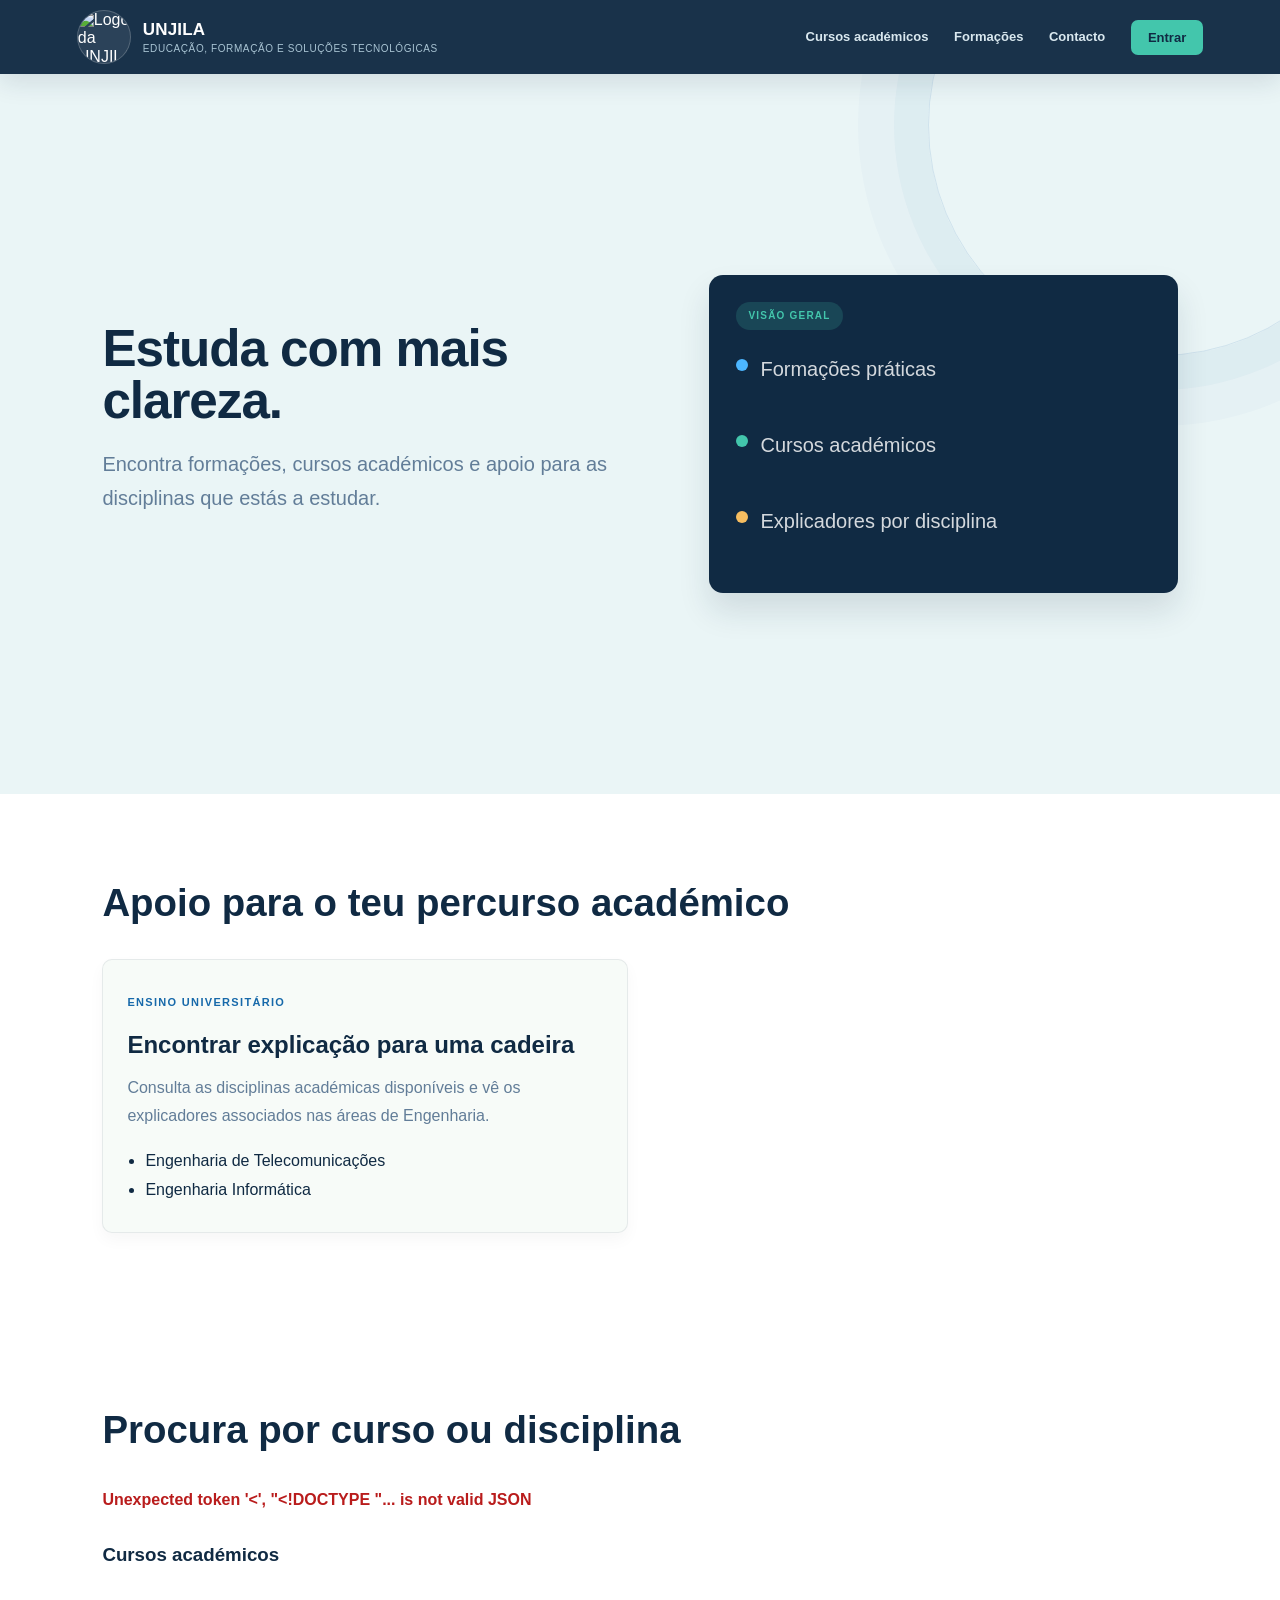
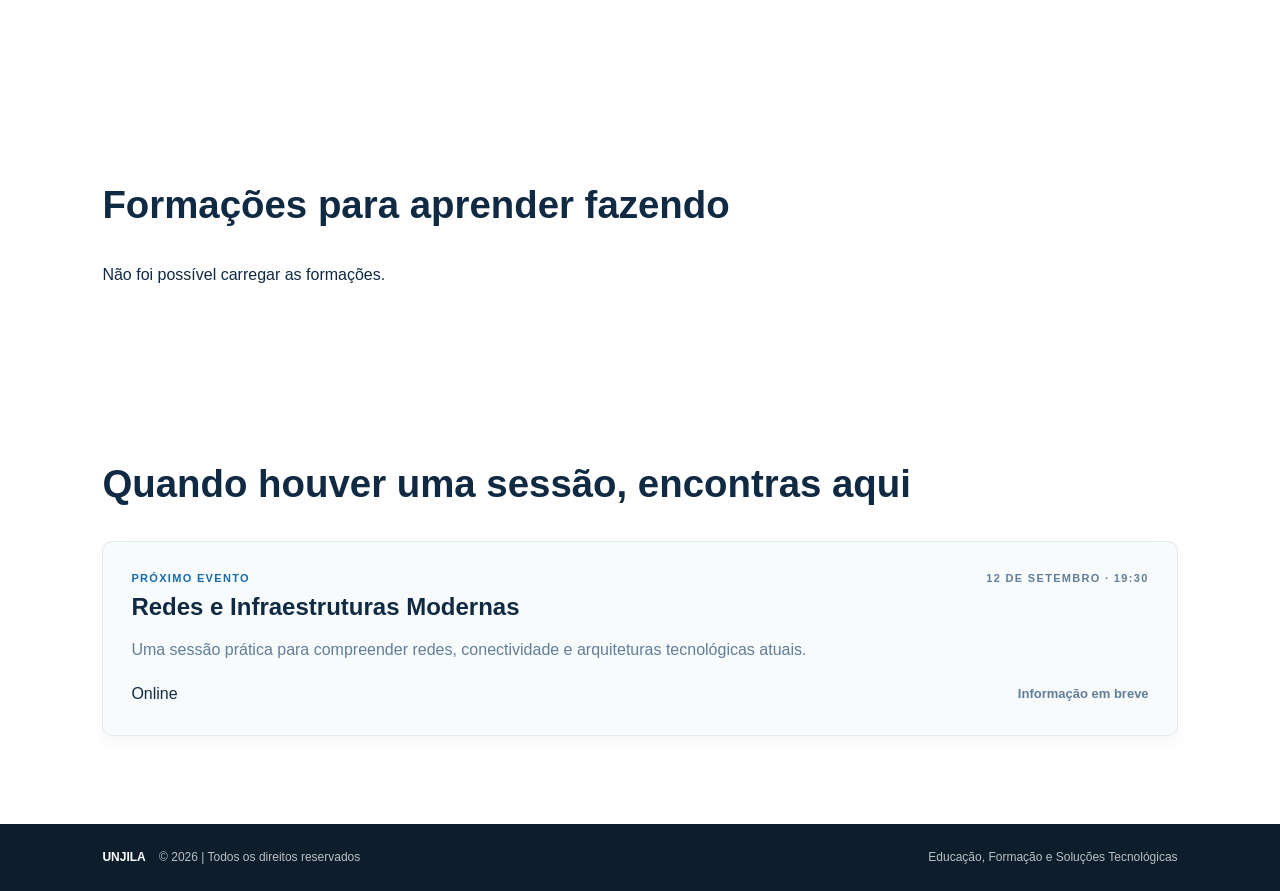
==== commit 93c5d029: "Finalização do MVP 90%" ====
--- a/index.html
+++ b/index.html
@@ -16,9 +16,9 @@
             </span>
         </a>
         <nav>
+            <a href="#academia">Cursos académicos</a>
             <a href="#formacoes">Formações</a>
-            <a href="#academia">Cursos académicos</a>
-            <a href="#contacto">Contacto</a>
+            <a href="#rodape">Contacto</a>
             <button id="btnLoginPrincipal" class="btn-login-principal" type="button">Entrar</button>
         </nav>
     </header>
@@ -26,7 +26,6 @@
     <main>
         <section id="inicio" class="hero-modern">
             <div class="hero-conteudo">
-                <p class="hero-tag">UNJILA · aprendizagem e apoio</p>
                 <h1>Estuda com mais clareza.</h1>
                 <p class="hero-descricao">
                     Encontra formações, cursos académicos e apoio para as disciplinas que estás a estudar.
@@ -35,8 +34,7 @@
 
             <div class="hero-panel" aria-label="Visão geral da UNJILA">
                 <div class="hero-panel-header">
-                    <span class="panel-pill">UNJILA</span>
-                    <span class="panel-status">Escolhe por onde começar</span>
+                    <span class="panel-pill">Visão geral</span>
                 </div>
 
                 <div class="hero-panel-list">
@@ -52,23 +50,6 @@
                         <span class="dot dot-gold"></span>
                         <p>Explicadores por disciplina</p>
                     </div>
-                </div>
-            </div>
-        </section>
-
-        <section id="formacoes" class="highlight-section">
-            <div class="section-heading">
-                <div>
-                    <h2>Formações para aprender fazendo</h2>
-                </div>
-            </div>
-
-            <div id="listaformacoes" class="learning-grid"></div>
-
-            <div id="modalFormacao" class="modal">
-                <div class="modal-conteudo">
-                    <button id="fecharModal" class="fechar-modal">&times;</button>
-                    <div id="conteudoModal"></div>
                 </div>
             </div>
         </section>
@@ -135,6 +116,23 @@
             </div>
         </section>
 
+        <section id="formacoes" class="highlight-section">
+            <div class="section-heading">
+                <div>
+                    <h2>Formações para aprender fazendo</h2>
+                </div>
+            </div>
+
+            <div id="listaformacoes" class="learning-grid"></div>
+
+            <div id="modalFormacao" class="modal">
+                <div class="modal-conteudo">
+                    <button id="fecharModal" class="fechar-modal">&times;</button>
+                    <div id="conteudoModal"></div>
+                </div>
+            </div>
+        </section>
+
 
 
         <section class="webinar-section">
@@ -160,7 +158,7 @@
 
     </main>
 
-    <footer>
+    <footer id="rodape">
         <p><strong>UNJILA</strong> <span>© 2026 | Todos os direitos reservados</span></p>
         <p>Educação, Formação e Soluções Tecnológicas</p>
     </footer>
--- a/css/style.css
+++ b/css/style.css
@@ -266,132 +266,6 @@
     font-weight: bold;
 
     cursor: pointer;
-}
-
-/* =========================
-   AUTENTICAÇÃO NO MODAL
-========================= */
-
-.auth-modal {
-    display: flex;
-    flex-direction: column;
-    gap: 18px;
-}
-
-.auth-texto {
-    color: #475569;
-    margin-bottom: 8px;
-}
-
-.auth-toggle {
-    display: flex;
-    gap: 10px;
-    background: #f1f5f9;
-    padding: 6px;
-    border-radius: 12px;
-}
-
-.auth-tab {
-    flex: 1;
-    border: none;
-    border-radius: 10px;
-    background: transparent;
-    color: #334155;
-    font-weight: 700;
-    padding: 10px 12px;
-    cursor: pointer;
-}
-
-.auth-tab.active {
-    background: #0f172a;
-    color: white;
-}
-
-.auth-panel {
-    display: none;
-}
-
-.auth-panel.active {
-    display: block;
-}
-
-.auth-form,
-.form-modal {
-    display: flex;
-    flex-direction: column;
-    gap: 10px;
-}
-
-.auth-form label,
-.form-modal label {
-    font-weight: 700;
-    color: #334155;
-}
-    font-size: 16px;
-}
-
-.form-modal button {
-
-    margin-top: 10px;
-    padding: 12px 16px;
-    border: none;
-    border-radius: 10px;
-    background: #1d4ed8;
-    color: white;
-}
-
-    font-weight: 700;
-    cursor: pointer;
-    flex-direction: column;
-    align-items: center;
-    text-align: center;
-    background: linear-gradient(135deg, #102a43 0%, #184d79 100%);
-    color: white;
-    padding: clamp(80px, 10vw, 120px) 20px;
-}
-
-.home-page .contact-option {
-    display: flex;
-    min-height: 118px;
-    flex-direction: column;
-    justify-content: space-between;
-    gap: 14px;
-    min-width: 0;
-    padding: 18px;
-    border: 1px solid var(--home-line);
-    border-radius: 9px;
-    background: #fff;
-}
-
-.home-page .contact-option-label {
-    color: var(--home-blue);
-    font-size: 11px;
-    font-weight: 900;
-    letter-spacing: 0.1em;
-    text-transform: uppercase;
-}
-
-.home-page .contact-option a,
-.home-page .contact-option > span:last-child {
-    color: var(--home-ink);
-    font-size: 14px;
-    font-weight: 800;
-    line-height: 1.45;
-    text-decoration: none;
-    overflow-wrap: anywhere;
-    word-break: break-word;
-}
-
-.home-page .contact-option a:hover {
-    color: var(--home-blue);
-}
-
-.home-page .contact-option-links {
-    display: flex;
-    flex-direction: column;
-    gap: 5px;
-    min-width: 0;
-}
 }
 
 /* =========================
@@ -766,151 +640,6 @@
 /* =========================
    DETALHES DA FORMAÇÃO
 ========================= */
-
-.detalhes-container {
-    max-width: 850px;
-    margin: 50px auto 0;
-}
-
-.detalhes-card {
-    background: #0f172a;
-    color: white;
-
-    padding: 40px;
-
-    border-radius: 16px;
-
-    box-shadow:
-        0 15px 40px rgba(0, 0, 0, 0.15);
-
-    animation: aparecer 0.4s ease;
-}
-
-.detalhes-card h2 {
-    text-align: left;
-    margin-bottom: 20px;
-    font-size: 32px;
-}
-
-.detalhes-descricao {
-    font-size: 17px;
-    margin-bottom: 30px;
-    color: #cbd5e1;
-}
-
-.detalhes-info {
-    display: flex;
-    gap: 20px;
-    flex-wrap: wrap;
-
-    margin-bottom: 30px;
-}
-
-.info-item {
-    background: #1e293b;
-
-    padding: 15px 20px;
-
-    border-radius: 8px;
-
-    min-width: 180px;
-}
-
-.info-item span {
-    display: block;
-
-    font-size: 13px;
-
-    color: #94a3b8;
-
-    margin-bottom: 5px;
-}
-
-.info-item strong {
-    font-size: 18px;
-}
-
-.btn-inscricao {
-    padding: 14px 28px;
-
-    border: none;
-    border-radius: 8px;
-
-    background: #38bdf8;
-    color: #0f172a;
-
-    font-weight: bold;
-    font-size: 16px;
-
-    cursor: pointer;
-
-    transition: 0.3s;
-}
-
-.btn-inscricao:hover {
-    transform: translateY(-3px);
-}
-
-/* =========================
-   FORMULÁRIO DE INSCRIÇÃO
-========================= */
-
-.inscricao-container {
-    max-width: 700px;
-    margin: 30px auto;
-}
-
-.inscricao-card {
-    background: white;
-
-    padding: 35px;
-
-    border-radius: 14px;
-
-    box-shadow:
-        0 10px 30px rgba(0, 0, 0, 0.08);
-
-    border: 1px solid #e5e7eb;
-
-    animation: aparecer 0.4s ease;
-}
-
-.inscricao-card h2 {
-    text-align: left;
-    margin-bottom: 25px;
-}
-
-.inscricao-card form {
-    display: flex;
-    flex-direction: column;
-    gap: 10px;
-}
-
-.inscricao-card input {
-    padding: 13px;
-
-    border: 1px solid #cbd5e1;
-
-    border-radius: 7px;
-
-    font-size: 16px;
-}
-
-.inscricao-card button {
-    margin-top: 10px;
-
-    padding: 13px;
-
-    border: none;
-    border-radius: 7px;
-
-    background: #1e3a8a;
-    color: white;
-
-    font-weight: bold;
-
-    cursor: pointer;
-}
 
 /* =========================
    ANIMAÇÃO
@@ -3458,6 +3187,166 @@
     line-height: 1.35;
 }
 
+.aluno-profile-section {
+    margin-top: 34px;
+}
+
+.aluno-profile-card,
+.aluno-support-card {
+    display: grid;
+    gap: 16px;
+    padding: 22px 24px;
+    border: 1px solid #dfe7ef;
+    border-radius: 13px;
+    background: #fff;
+    box-shadow: 0 7px 18px rgba(31, 61, 96, 0.04);
+}
+
+.aluno-profile-card {
+    grid-template-columns: repeat(2, minmax(0, 1fr));
+}
+
+.aluno-profile-card span,
+.aluno-support-card strong {
+    display: block;
+    color: #8a97a8;
+    font-size: 11px;
+    font-weight: 800;
+    letter-spacing: 0.06em;
+    text-transform: uppercase;
+}
+
+.aluno-profile-card strong {
+    display: block;
+    margin-top: 5px;
+    color: #173b72;
+    font-size: 16px;
+    overflow-wrap: anywhere;
+}
+
+.aluno-support-section {
+    padding-top: 34px;
+    border-top: 1px solid #dfe7ef;
+}
+
+.aluno-support-card {
+    display: flex;
+    align-items: center;
+    justify-content: space-between;
+    gap: 20px;
+}
+
+.aluno-support-card-header {
+    display: flex;
+    align-items: center;
+    justify-content: space-between;
+    gap: 12px;
+}
+
+.lista-solicitacoes-aluno {
+    display: grid;
+    gap: 10px;
+    flex: 1;
+}
+
+.solicitacao-aluno-item {
+    display: flex;
+    align-items: center;
+    justify-content: space-between;
+    gap: 16px;
+    padding: 14px 16px;
+    border: 1px solid #e1e8f0;
+    border-radius: 10px;
+    background: #f8fbfe;
+}
+
+.solicitacao-aluno-item h3,
+.solicitacao-aluno-item p {
+    margin: 0;
+}
+
+.solicitacao-aluno-item h3 {
+    color: #173b72;
+    font-size: 15px;
+}
+
+.solicitacao-aluno-item p {
+    margin-top: 3px;
+    color: #718096;
+    font-size: 12px;
+}
+
+.solicitacao-status {
+    flex: 0 0 auto;
+    padding: 5px 9px;
+    border-radius: 999px;
+    font-size: 10px;
+    font-weight: 800;
+    letter-spacing: 0.06em;
+    text-transform: uppercase;
+}
+
+.solicitacao-status-pendente {
+    background: #fff4d6;
+    color: #9a6700;
+}
+
+.solicitacao-status-aceite {
+    background: #dcf7e7;
+    color: #167044;
+}
+
+.solicitacao-status-recusada {
+    background: #ffe3e3;
+    color: #ae3030;
+}
+
+.solicitacao-aluno-acoes {
+    display: flex;
+    align-items: center;
+    gap: 10px;
+    flex: 0 0 auto;
+}
+
+.solicitacao-remover {
+    color: #ae3030;
+}
+
+.solicitacao-remover:hover {
+    background: #fff0f0;
+    color: #8f2424;
+}
+
+.solicitacao-remover:disabled {
+    cursor: not-allowed;
+    opacity: 0.65;
+}
+
+.admin-deletion-requests {
+    margin-top: 24px;
+}
+
+.admin-deletion-requests h3 {
+    margin-bottom: 12px;
+}
+
+.admin-request-actions {
+    display: flex;
+    gap: 8px;
+    flex: 0 0 auto;
+}
+
+.aluno-support-card p {
+    flex: 1;
+    margin: 0;
+    color: #718096;
+    font-size: 14px;
+}
+
+.aluno-support-card .btn {
+    flex: 0 0 auto;
+}
+
 .aluno-resumo {
     display: grid;
     grid-template-columns: repeat(3, minmax(0, 1fr));
@@ -3533,114 +3422,6 @@
     font-size: 14px;
 }
 
-.aluno-search-panel {
-    display: grid;
-    grid-template-columns: minmax(0, 1.5fr) minmax(210px, 0.8fr) auto;
-    align-items: end;
-    gap: 14px;
-    padding: 18px;
-    border: 1px solid #d8e5f0;
-    border-radius: 14px;
-    background: #fff;
-    box-shadow: 0 8px 22px rgba(31, 61, 96, 0.05);
-}
-
-.aluno-search-field,
-.aluno-filter-field {
-    display: flex;
-    flex-direction: column;
-    gap: 7px;
-    color: #536176;
-    font-size: 12px;
-    font-weight: 800;
-}
-
-.aluno-search-field > div {
-    display: flex;
-    align-items: center;
-    gap: 9px;
-    height: 46px;
-    padding: 0 13px;
-    border: 1px solid #cbd8e5;
-    border-radius: 9px;
-    background: #f8fbfe;
-}
-
-.aluno-search-field > div > span {
-    color: #1d4ed8;
-    font-size: 23px;
-}
-
-.aluno-search-field input,
-.aluno-filter-field select {
-    width: 100%;
-    border: 0;
-    outline: 0;
-    background: transparent;
-    color: #172033;
-    font: inherit;
-    font-weight: 500;
-}
-
-.aluno-filter-field select {
-    height: 46px;
-    padding: 0 12px;
-    border: 1px solid #cbd8e5;
-    border-radius: 9px;
-    background: #f8fbfe;
-}
-
-.aluno-search-panel .btn {
-    height: 46px;
-}
-
-.aluno-status {
-    margin: 12px 0 0;
-}
-
-.aluno-subsection-heading {
-    display: flex;
-    align-items: end;
-    justify-content: space-between;
-    gap: 16px;
-    margin: 34px 0 15px;
-}
-
-.aluno-subsection-heading h3 {
-    margin: 0;
-    color: #172033;
-    font-size: 20px;
-}
-
-.aluno-subsection-heading .eyebrow {
-    margin-bottom: 4px;
-}
-
-.aluno-disciplines-heading {
-    margin-top: 46px;
-}
-
-.academia-cursos,
-.academia-resultados {
-    grid-template-columns: repeat(auto-fit, minmax(250px, 1fr));
-    gap: 14px;
-}
-
-.academia-curso-card,
-.academia-disciplina-card {
-    border-color: #e1e8f0;
-    border-radius: 13px;
-    box-shadow: 0 6px 18px rgba(31, 61, 96, 0.04);
-    transition: transform 0.2s ease, box-shadow 0.2s ease, border-color 0.2s ease;
-}
-
-.academia-curso-card:hover,
-.academia-disciplina-card:hover {
-    border-color: #b8d1e8;
-    box-shadow: 0 12px 24px rgba(31, 61, 96, 0.09);
-    transform: translateY(-3px);
-}
-
 .aluno-formacoes-section {
     padding-top: 34px;
     border-top: 1px solid #dfe7ef;
@@ -3665,12 +3446,22 @@
 }
 
 .formacao-aluno-card {
+    position: relative;
     align-items: center;
     min-height: 126px;
     padding: 20px 22px;
+    overflow: hidden;
     background: #fff !important;
-    box-shadow: 0 7px 18px rgba(31, 61, 96, 0.04);
+    box-shadow: 0 8px 22px rgba(31, 61, 96, 0.06);
     transition: border-color 0.2s ease, box-shadow 0.2s ease, transform 0.2s ease;
+}
+
+.formacao-aluno-card::before {
+    position: absolute;
+    inset: 0 auto 0 0;
+    width: 4px;
+    background: #56b8b0;
+    content: "";
 }
 
 .formacao-aluno-card:hover {
@@ -3695,11 +3486,13 @@
 .formacao-aluno-topo h3 {
     margin: 0;
     color: #173b72;
-    font-size: 18px;
+    font-size: 19px;
+    line-height: 1.3;
 }
 
 .formacao-status {
     display: inline-flex;
+    align-self: flex-start;
     padding: 5px 9px;
     border-radius: 999px;
     font-size: 10px;
@@ -3713,6 +3506,12 @@
     color: #9a6700;
 }
 
+.formacao-status-pendente,
+.formacao-status-aprovado,
+.formacao-status-reprovado {
+    white-space: nowrap;
+}
+
 .formacao-status-aprovado {
     background: #dcf7e7;
     color: #167044;
@@ -3747,20 +3546,28 @@
     font-size: 13px;
 }
 
+.formacao-meta-item {
+    min-width: 110px;
+}
+
 .formacao-meta-pagamento strong {
     color: #1d4ed8;
 }
 
-.formacao-aluno-arrow {
-    margin-left: 18px;
-    color: #8aa6c2;
-    font-size: 25px;
-    transition: transform 0.2s ease, color 0.2s ease;
-}
-
-.formacao-aluno-card:hover .formacao-aluno-arrow {
-    color: #1d4ed8;
-    transform: translateX(4px);
+.formacao-aluno-acoes {
+    display: flex;
+    align-items: flex-start;
+    gap: 12px;
+    flex: 0 0 auto;
+}
+
+.formacao-remover {
+    color: #ae3030;
+}
+
+.formacao-remover:hover {
+    background: #fff0f0;
+    color: #8f2424;
 }
 
 .aluno-page .btn:focus-visible,
@@ -3816,8 +3623,11 @@
         margin-bottom: 34px;
     }
 
-    .aluno-section-heading,
-    .aluno-subsection-heading {
+    .aluno-profile-card {
+        grid-template-columns: 1fr;
+    }
+
+    .aluno-section-heading {
         align-items: flex-start;
         flex-direction: column;
         gap: 8px;
@@ -3833,15 +3643,28 @@
         align-items: flex-start;
     }
 
-    .formacao-aluno-arrow {
-        display: none;
-    }
-
-    .aluno-search-panel {
-        grid-template-columns: 1fr;
-    }
-
-    .aluno-search-panel .btn {
+    .formacao-aluno-acoes {
+        width: 100%;
+        align-items: flex-start;
+        justify-content: space-between;
+    }
+
+    .aluno-support-card {
+        align-items: stretch;
+        flex-direction: column;
+    }
+
+    .solicitacao-aluno-item {
+        align-items: flex-start;
+        flex-direction: column;
+    }
+
+    .solicitacao-aluno-acoes {
+        width: 100%;
+        justify-content: space-between;
+    }
+
+    .aluno-support-card .btn {
         width: 100%;
     }
 
@@ -3974,6 +3797,16 @@
     display: grid;
     grid-template-columns: repeat(auto-fit, minmax(250px, 1fr));
     gap: 20px;
+}
+
+.home-page .academia-curso-card {
+    display: flex;
+    min-height: 245px;
+    flex-direction: column;
+}
+
+.home-page .academia-curso-meta {
+    margin-top: auto;
 }
 
 .home-page .card {
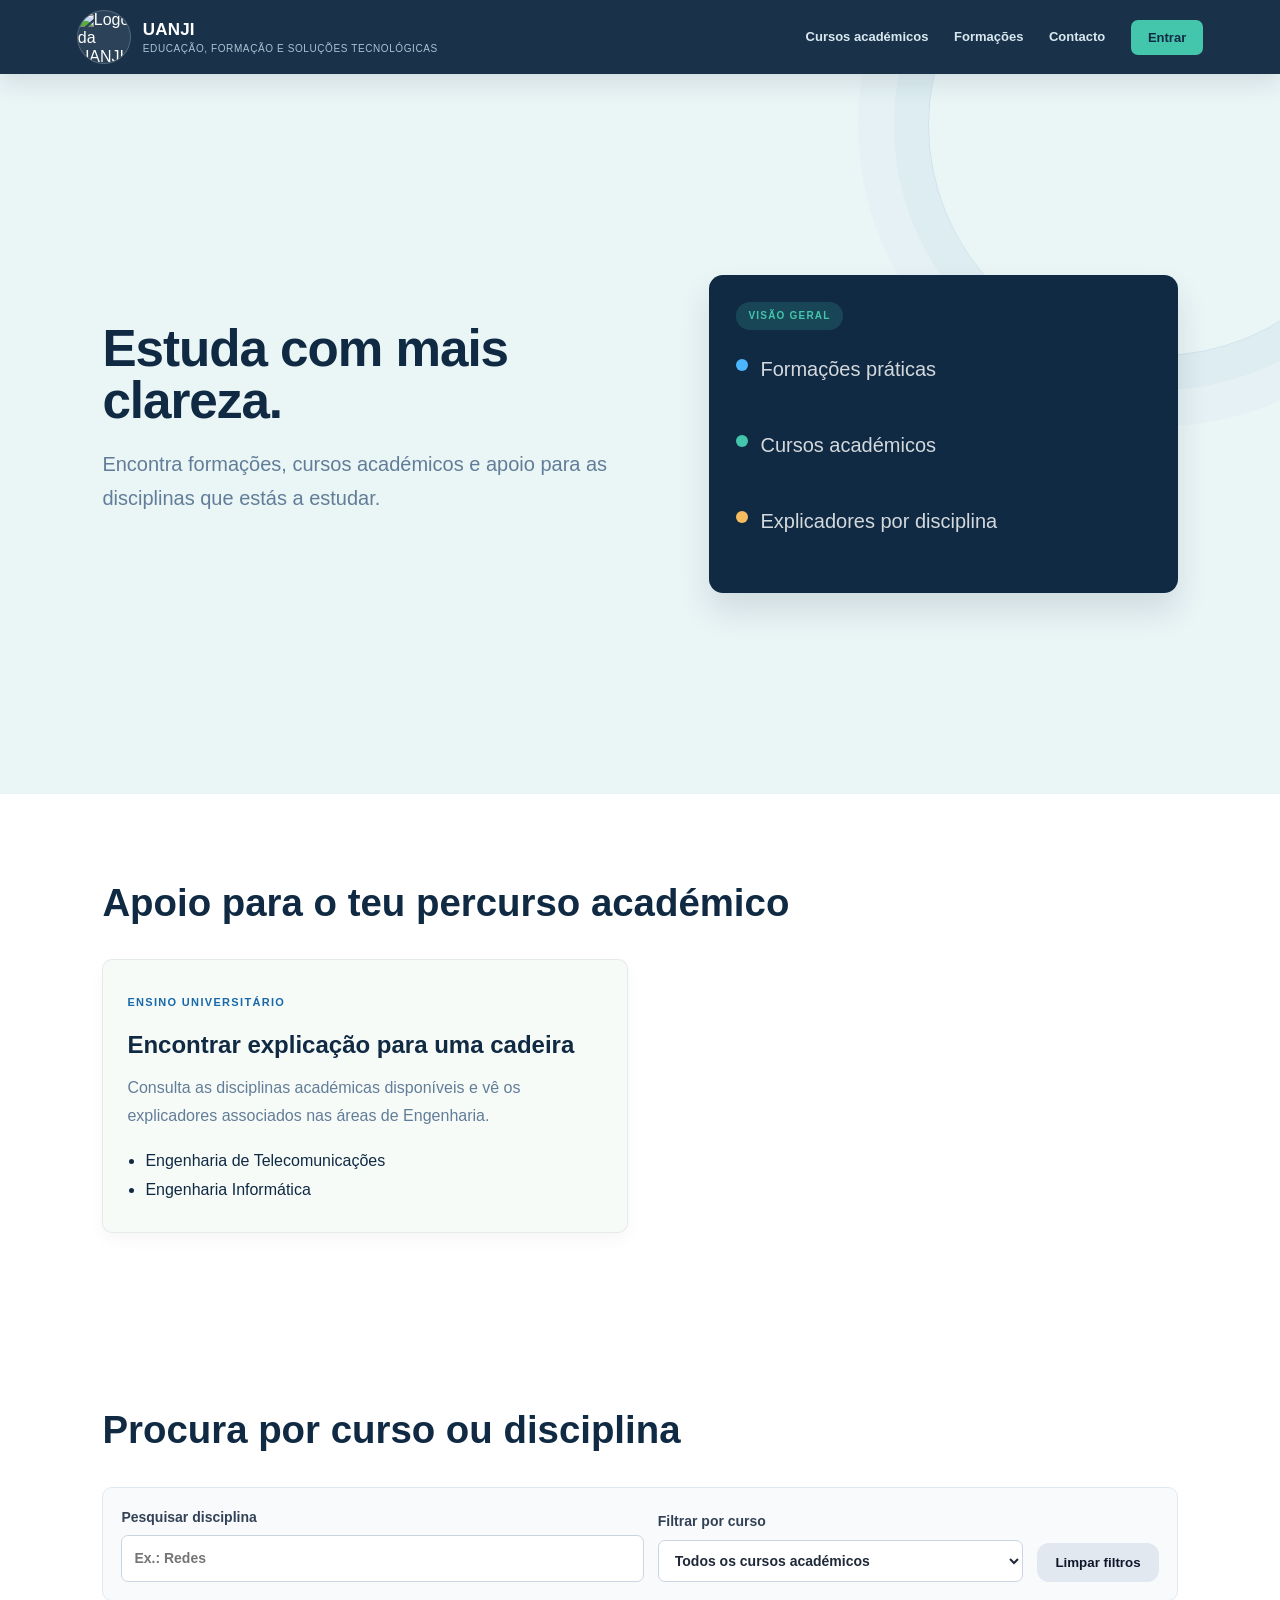
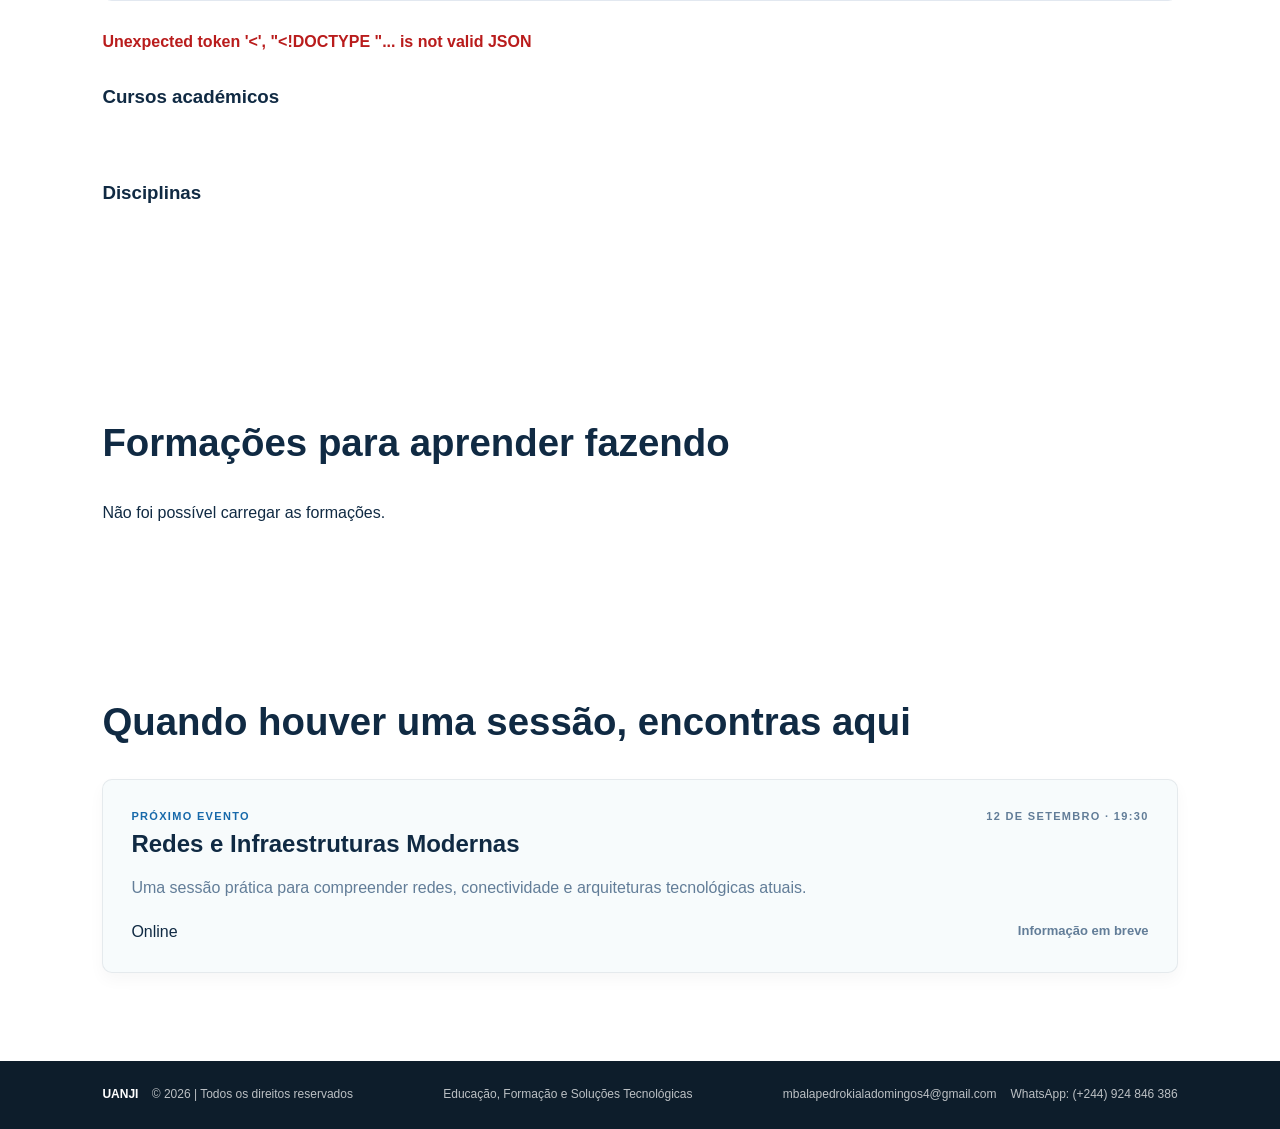
==== commit 26202276: "Alteração do painel de aluno, explicador e administrador" ====
--- a/index.html
+++ b/index.html
@@ -3,15 +3,15 @@
 <head>
     <meta charset="UTF-8">
     <meta name="viewport" content="width=device-width, initial-scale=1.0">
-    <title>UNJILA</title>
+    <title>UANJI</title>
     <link rel="stylesheet" href="css/style.css">
 </head>
 <body class="home-page">
     <header>
-        <a class="brand" href="#inicio" aria-label="UNJILA - início">
-            <img src="img/UANJI%20-%20Simbolo.png" alt="Logo da UNJILA" class="brand-logo">
+        <a class="brand" href="#inicio" aria-label="UANJI - início">
+            <img src="img/UANJI%20-%20Simbolo.png" alt="Logo da UANJI" class="brand-logo">
             <span>
-                <strong>UNJILA</strong>
+                <strong>UANJI</strong>
                 <small>Educação, Formação e Soluções Tecnológicas</small>
             </span>
         </a>
@@ -32,7 +32,7 @@
                 </p>
             </div>
 
-            <div class="hero-panel" aria-label="Visão geral da UNJILA">
+            <div class="hero-panel" aria-label="Visão geral da UANJI">
                 <div class="hero-panel-header">
                     <span class="panel-pill">Visão geral</span>
                 </div>
@@ -159,8 +159,9 @@
     </main>
 
     <footer id="rodape">
-        <p><strong>UNJILA</strong> <span>© 2026 | Todos os direitos reservados</span></p>
+        <p><strong>UANJI</strong> <span>© 2026 | Todos os direitos reservados</span></p>
         <p>Educação, Formação e Soluções Tecnológicas</p>
+        <p class="footer-contacto"><a href="mailto:mbalapedrokialadomingos4@gmail.com">mbalapedrokialadomingos4@gmail.com</a><a href="https://wa.me/244924846386" target="_blank" rel="noopener">WhatsApp: (+244) 924 846 386</a></p>
     </footer>
 
     <div id="modalAcademia" class="modal" role="dialog" aria-modal="true" aria-labelledby="tituloModalAcademia">
--- a/css/style.css
+++ b/css/style.css
@@ -2393,6 +2393,25 @@
 
 .home-page footer strong {
     color: white;
+}
+
+.home-page .footer-contacto {
+    display: flex;
+    gap: 14px;
+    margin: 0;
+    flex-wrap: wrap;
+    justify-content: flex-end;
+}
+
+.home-page .footer-contacto a {
+    color: rgba(255, 255, 255, 0.72);
+    text-decoration: none;
+}
+
+.home-page .footer-contacto a:hover,
+.home-page .footer-contacto a:focus-visible {
+    color: #fff;
+    text-decoration: underline;
 }
 
 .home-page footer span {
@@ -3021,23 +3040,19 @@
 .home-page .dot-cyan { background: var(--home-cyan); }
 .home-page .dot-gold { background: #f6bd60; }
 
-/* =========================
-   NOVA ÁREA DO ALUNO
-========================= */
-
-.aluno-page {
+.explicador-page {
     min-height: 100vh;
     padding: 0 24px 56px;
     background: #f4f7fb;
     color: #172033;
 }
 
-.aluno-shell {
-    max-width: 1180px;
+.explicador-shell {
+    max-width: 1080px;
     margin: 0 auto;
 }
 
-.aluno-navbar {
+.explicador-navbar {
     display: flex;
     align-items: center;
     justify-content: space-between;
@@ -3046,7 +3061,7 @@
     border-bottom: 1px solid #e1e8f0;
 }
 
-.aluno-brand {
+.explicador-brand {
     display: inline-flex;
     align-items: center;
     gap: 10px;
@@ -3054,7 +3069,7 @@
     text-decoration: none;
 }
 
-.aluno-brand-mark {
+.explicador-brand-mark {
     display: grid;
     width: 34px;
     height: 34px;
@@ -3066,17 +3081,17 @@
     font-weight: 900;
 }
 
-.aluno-brand strong,
-.aluno-brand small {
+.explicador-brand strong,
+.explicador-brand small {
     display: block;
 }
 
-.aluno-brand strong {
+.explicador-brand strong {
     font-size: 15px;
     letter-spacing: 0.08em;
 }
 
-.aluno-brand small {
+.explicador-brand small {
     margin-top: 2px;
     color: #718096;
     font-size: 10px;
@@ -3084,10 +3099,434 @@
     text-transform: uppercase;
 }
 
-.aluno-nav-links {
-    display: flex;
+.explicador-header,
+.explicador-section-heading {
+    display: flex;
+    align-items: end;
+    justify-content: space-between;
+    gap: 24px;
+}
+
+.explicador-header {
+    margin: 42px 0 34px;
+    padding: 32px 34px;
+    border: 1px solid #dce6f0;
+    border-radius: 18px;
+    background: linear-gradient(135deg, #173b72 0%, #245b91 100%);
+    box-shadow: 0 16px 30px rgba(23, 59, 114, 0.13);
+}
+
+.explicador-header h1,
+.explicador-section-heading h2 {
+    margin: 0;
+    color: #fff;
+}
+
+.explicador-header h1 {
+    margin-top: 7px;
+    font-size: clamp(1.8rem, 3vw, 2.7rem);
+}
+
+.explicador-header p,
+.explicador-section-heading p {
+    margin: 8px 0 0;
+    color: #718096;
+    font-size: 14px;
+}
+
+.explicador-header p {
+    color: #d9e7f5;
+}
+
+.explicador-eyebrow {
+    display: block;
+    color: #7d9fc2;
+    font-size: 10px;
+    font-weight: 800;
+    letter-spacing: 0.12em;
+    text-transform: uppercase;
+}
+
+.explicador-header .explicador-eyebrow {
+    color: #a9c9e7;
+}
+
+.explicador-header-stat {
+    display: flex;
+    min-width: 126px;
+    padding: 14px 16px;
+    border: 1px solid rgba(255, 255, 255, 0.2);
+    border-radius: 12px;
+    background: rgba(255, 255, 255, 0.1);
+    flex-direction: column;
+    text-align: right;
+}
+
+.explicador-header-stat strong {
+    color: #fff;
+    font-size: 18px;
+}
+
+.explicador-header-stat span {
+    margin-top: 3px;
+    color: #c3d9ed;
+    font-size: 12px;
+}
+
+.explicador-section-heading p {
+    max-width: 300px;
+}
+
+.explicador-section-heading h2 {
+    margin-top: 6px;
+    color: #172033;
+}
+
+.explicador-section {
+    padding-top: 30px;
+    border-top: 1px solid #dfe7ef;
+}
+
+.explicador-requests-list {
+    display: grid;
+    gap: 14px;
+    margin-top: 22px;
+}
+
+.explicador-request-card {
+    display: flex;
+    align-items: flex-start;
+    justify-content: space-between;
+    gap: 24px;
+    padding: 22px;
+    border: 1px solid #e1e8f0;
+    border-radius: 13px;
+    background: #fff;
+    box-shadow: 0 8px 22px rgba(31, 61, 96, 0.05);
+}
+
+.explicador-request-content {
+    min-width: 0;
+    flex: 1;
+}
+
+.explicador-request-content h3 {
+    margin: 0 0 8px;
+    color: #173b72;
+    font-size: 18px;
+}
+
+.explicador-request-content p {
+    margin: 4px 0;
+    color: #718096;
+    font-size: 13px;
+}
+
+.explicador-request-message {
+    margin-top: 16px !important;
+    padding-top: 14px;
+    border-top: 1px solid #edf1f5;
+    color: #536176 !important;
+}
+
+.explicador-request-meta {
+    display: flex;
+    gap: 24px;
+    flex-wrap: wrap;
+    margin-top: 16px;
+}
+
+.explicador-request-meta span,
+.explicador-request-meta strong {
+    display: block;
+}
+
+.explicador-request-meta span {
+    color: #8a97a8;
+    font-size: 10px;
+    font-weight: 800;
+    letter-spacing: 0.06em;
+    text-transform: uppercase;
+}
+
+.explicador-request-meta strong {
+    margin-top: 3px;
+    color: #536176;
+    font-size: 13px;
+}
+
+.explicador-request-actions {
+    display: flex;
+    align-items: flex-end;
+    flex-direction: column;
+    gap: 10px;
+    flex: 0 0 auto;
+}
+
+@media (max-width: 700px) {
+    .explicador-page {
+        padding: 0 14px 36px;
+    }
+
+    .explicador-navbar,
+    .explicador-header,
+    .explicador-section-heading,
+    .explicador-request-card {
+        align-items: flex-start;
+        flex-direction: column;
+    }
+
+    .explicador-navbar {
+        padding: 16px 0;
+    }
+
+    .explicador-header {
+        margin: 28px 0 22px;
+        padding: 24px 22px;
+    }
+
+    .explicador-header-stat {
+        width: 100%;
+        text-align: left;
+    }
+
+    .explicador-request-card {
+        gap: 18px;
+    }
+
+    .explicador-request-actions {
+        width: 100%;
+        align-items: stretch;
+        flex-direction: row;
+        flex-wrap: wrap;
+    }
+}
+
+/* =========================
+   NOVA ÁREA DO ALUNO
+========================= */
+
+.aluno-page {
+    min-height: 100vh;
+    padding: 28px;
+    background: #eef3f8;
+    color: #172033;
+}
+
+.aluno-shell {
+    display: grid;
+    max-width: 1440px;
+    min-height: calc(100vh - 56px);
+    grid-template-columns: 258px minmax(0, 1fr);
+    gap: 28px;
+    margin: 0 auto;
+}
+
+.aluno-sidebar {
+    position: sticky;
+    top: 28px;
+    display: flex;
+    min-height: calc(100vh - 56px);
+    padding: 25px 16px 18px;
+    border: 1px solid #d9e3ed;
+    border-radius: 20px;
+    background: #153660;
+    box-shadow: 0 18px 40px rgba(31, 61, 96, 0.13);
+    flex-direction: column;
+}
+
+.aluno-brand {
+    display: inline-flex;
     align-items: center;
-    gap: 20px;
+    gap: 10px;
+    padding: 0 9px;
+    color: #fff;
+    text-decoration: none;
+}
+
+.aluno-brand-mark {
+    display: grid;
+    width: 34px;
+    height: 34px;
+    place-items: center;
+    border-radius: 10px;
+    background: #56b8b0;
+    color: #fff;
+    font-size: 17px;
+    font-weight: 900;
+}
+
+.aluno-brand strong,
+.aluno-brand small {
+    display: block;
+}
+
+.aluno-brand strong {
+    font-size: 15px;
+    letter-spacing: 0.08em;
+}
+
+.aluno-brand small {
+    margin-top: 2px;
+    color: #a9c9e7;
+    font-size: 10px;
+    letter-spacing: 0.06em;
+    text-transform: uppercase;
+}
+
+.aluno-sidebar-divider {
+    height: 1px;
+    margin: 28px 9px 23px;
+    background: rgba(255, 255, 255, 0.14);
+}
+
+.aluno-sidebar-label,
+.aluno-section-kicker,
+.aluno-hero-kicker {
+    color: #78c9c2;
+    font-size: 10px;
+    font-weight: 800;
+    letter-spacing: 0.12em;
+    text-transform: uppercase;
+}
+
+.aluno-sidebar-label {
+    margin: 0 9px 12px;
+}
+
+.aluno-sidebar-nav {
+    display: flex;
+    flex-direction: column;
+    gap: 6px;
+}
+
+.aluno-sidebar-link {
+    display: flex;
+    align-items: center;
+    gap: 11px;
+    min-height: 62px;
+    padding: 10px 9px;
+    border: 1px solid transparent;
+    border-radius: 11px;
+    color: #c5d8ea;
+    text-decoration: none;
+    transition: background 0.2s ease, border-color 0.2s ease, color 0.2s ease;
+}
+
+.aluno-sidebar-link:hover,
+.aluno-sidebar-link:focus-visible,
+.aluno-sidebar-link.active {
+    border-color: rgba(143, 214, 206, 0.2);
+    background: rgba(255, 255, 255, 0.1);
+    color: #fff;
+}
+
+.aluno-sidebar-link strong,
+.aluno-sidebar-link small {
+    display: block;
+}
+
+.aluno-sidebar-link strong {
+    font-size: 12px;
+}
+
+.aluno-sidebar-link small {
+    margin-top: 4px;
+    color: #8faecb;
+    font-size: 11px;
+}
+
+.aluno-sidebar-index {
+    display: grid;
+    width: 30px;
+    height: 30px;
+    flex: 0 0 30px;
+    place-items: center;
+    border: 1px solid rgba(255, 255, 255, 0.18);
+    border-radius: 8px;
+    color: #a9c9e7;
+    font-size: 10px;
+    font-weight: 800;
+}
+
+.aluno-sidebar-link.active .aluno-sidebar-index {
+    border-color: #8fd6ce;
+    background: #8fd6ce;
+    color: #153660;
+}
+
+.aluno-sidebar-footer {
+    display: grid;
+    gap: 18px;
+    margin-top: auto;
+    padding: 18px 9px 0;
+    border-top: 1px solid rgba(255, 255, 255, 0.14);
+}
+
+.aluno-sidebar-note {
+    display: flex;
+    align-items: center;
+    gap: 9px;
+}
+
+.aluno-sidebar-note-mark {
+    display: grid;
+    width: 27px;
+    height: 27px;
+    place-items: center;
+    border-radius: 50%;
+    background: rgba(143, 214, 206, 0.2);
+    color: #8fd6ce;
+    font-size: 11px;
+    font-weight: 900;
+}
+
+.aluno-sidebar-note strong,
+.aluno-sidebar-note small {
+    display: block;
+}
+
+.aluno-sidebar-note strong {
+    color: #fff;
+    font-size: 10px;
+}
+
+.aluno-sidebar-note small {
+    margin-top: 3px;
+    color: #8faecb;
+    font-size: 9px;
+}
+
+.aluno-sidebar-logout {
+    padding: 9px 0;
+    border: 0;
+    background: transparent;
+    color: #a9c9e7;
+    cursor: pointer;
+    font: inherit;
+    font-size: 12px;
+    text-align: left;
+}
+
+.aluno-sidebar-logout:hover {
+    color: #fff;
+}
+
+.aluno-main-content {
+    min-width: 0;
+}
+
+.aluno-hero-kicker {
+    display: block;
+    margin-bottom: 9px;
+    color: #8fd6ce;
+}
+
+.aluno-section-kicker {
+    display: block;
+    margin-bottom: 7px;
+    color: #3f8f91;
+    font-size: 10px;
 }
 
 .aluno-nav-links a {
@@ -3206,6 +3645,66 @@
     grid-template-columns: repeat(2, minmax(0, 1fr));
 }
 
+.aluno-profile-view {
+    display: grid;
+    grid-column: 1 / -1;
+    grid-template-columns: repeat(2, minmax(0, 1fr));
+    gap: 16px;
+}
+
+.aluno-profile-edit {
+    justify-self: start;
+}
+
+.aluno-profile-form {
+    display: grid;
+    grid-column: 1 / -1;
+    grid-template-columns: repeat(2, minmax(0, 1fr));
+    gap: 14px 18px;
+    padding-top: 18px;
+    border-top: 1px solid #edf1f5;
+}
+
+.aluno-profile-form .campo {
+    display: grid;
+    gap: 6px;
+}
+
+.aluno-profile-form label {
+    color: #536176;
+    font-size: 12px;
+    font-weight: 700;
+}
+
+.aluno-profile-form input,
+.aluno-profile-form select {
+    width: 100%;
+    min-height: 40px;
+    padding: 9px 11px;
+    border: 1px solid #d5e0ea;
+    border-radius: 7px;
+    background: #fbfcfe;
+    color: #172033;
+    font: inherit;
+}
+
+.aluno-profile-form-actions {
+    display: flex;
+    align-items: center;
+    grid-column: 1 / -1;
+    gap: 14px;
+}
+
+.aluno-profile-form-actions .status-message {
+    margin: 0;
+}
+
+.aluno-profile-form[hidden],
+.aluno-profile-view[hidden],
+.aluno-profile-edit[hidden] {
+    display: none;
+}
+
 .aluno-profile-card span,
 .aluno-support-card strong {
     display: block;
@@ -3581,30 +4080,50 @@
 
 @media (max-width: 760px) {
     .aluno-page {
-        padding: 0 14px 36px;
-    }
-
-    .aluno-navbar {
+        padding: 14px;
+    }
+
+    .aluno-shell {
+        display: block;
+        min-height: 0;
+    }
+
+    .aluno-sidebar {
+        position: static;
+        min-height: 0;
+        margin-bottom: 18px;
+        padding: 16px;
+        border-radius: 16px;
+    }
+
+    .aluno-sidebar-divider,
+    .aluno-sidebar-label,
+    .aluno-sidebar-footer {
+        display: none;
+    }
+
+    .aluno-sidebar-nav {
+        display: grid;
+        grid-template-columns: repeat(3, minmax(0, 1fr));
+        gap: 6px;
+        margin-top: 16px;
+    }
+
+    .aluno-sidebar-link {
         align-items: flex-start;
+        min-height: 71px;
+        padding: 9px 7px;
         flex-direction: column;
-        gap: 14px;
-        padding: 16px 0;
-    }
-
-    .aluno-nav-links {
-        width: 100%;
-        justify-content: space-between;
-        gap: 8px;
-        flex-wrap: wrap;
-    }
-
-    .aluno-nav-links a {
-        font-size: 12px;
-    }
-
-    .aluno-nav-secondary {
-        padding-left: 0;
-        border-left: 0;
+        gap: 6px;
+    }
+
+    .aluno-sidebar-link strong {
+        font-size: 10px;
+        line-height: 1.25;
+    }
+
+    .aluno-sidebar-link small {
+        display: none;
     }
 
     .aluno-hero {
@@ -3624,6 +4143,14 @@
     }
 
     .aluno-profile-card {
+        grid-template-columns: 1fr;
+    }
+
+    .aluno-profile-view {
+        grid-template-columns: 1fr;
+    }
+
+    .aluno-profile-form {
         grid-template-columns: 1fr;
     }
 
@@ -4101,4 +4628,8 @@
         flex-direction: column;
         align-items: flex-start;
     }
+
+    .home-page .footer-contacto {
+        justify-content: flex-start;
+    }
 }
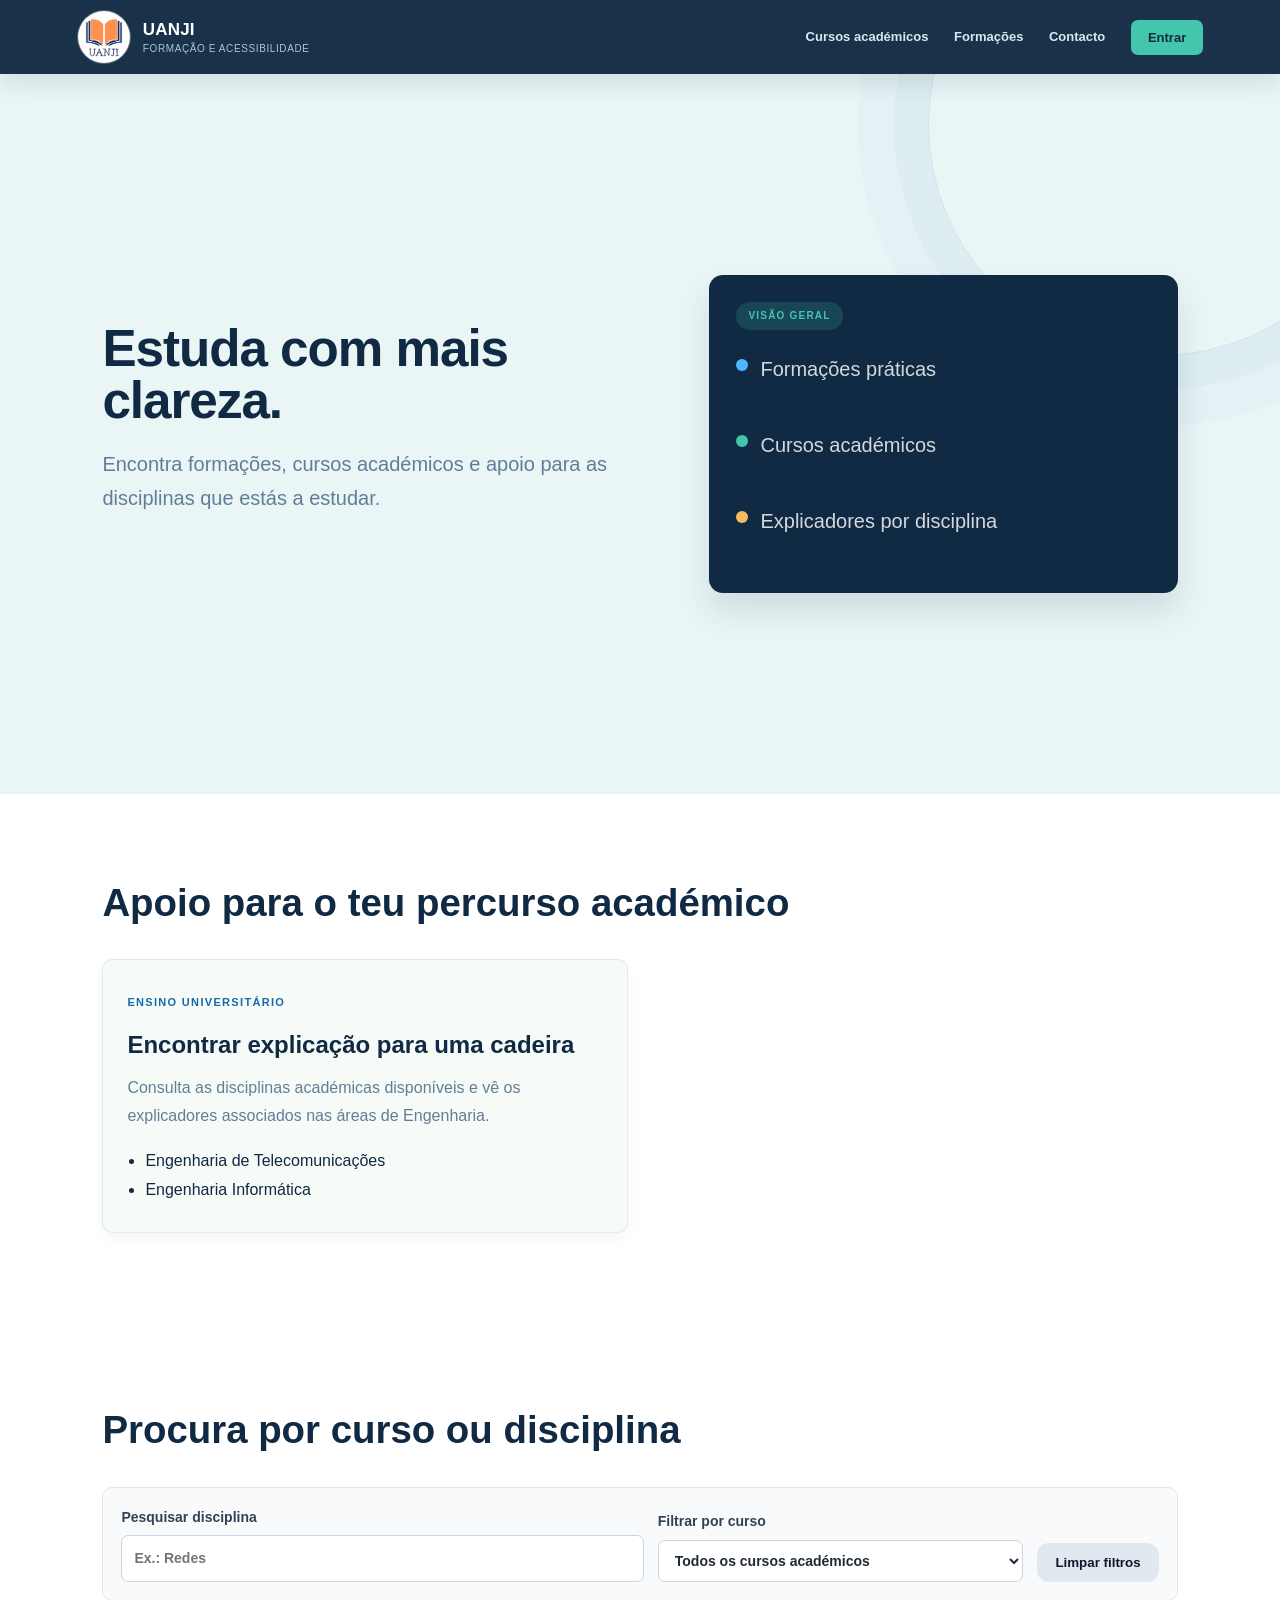
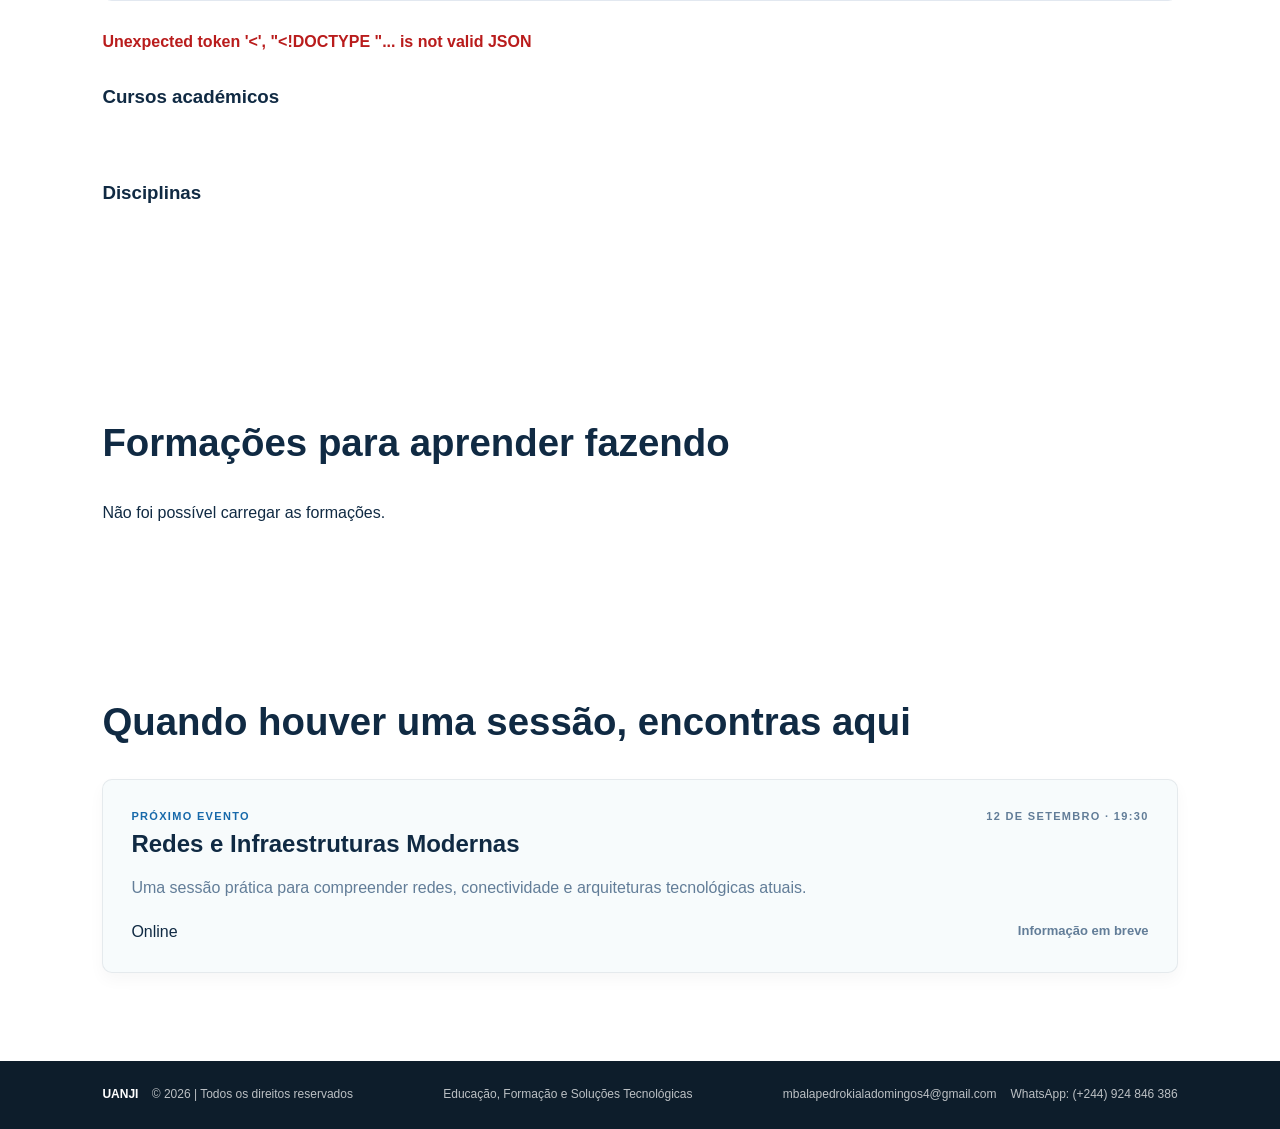
==== commit 13b7ac50: "Actualização do logo" ====
--- a/index.html
+++ b/index.html
@@ -12,7 +12,7 @@
             <img src="img/UANJI%20-%20Simbolo.png" alt="Logo da UANJI" class="brand-logo">
             <span>
                 <strong>UANJI</strong>
-                <small>Educação, Formação e Soluções Tecnológicas</small>
+                <small>FORMAÇÃO E ACESSIBILIDADE</small>
             </span>
         </a>
         <nav>
